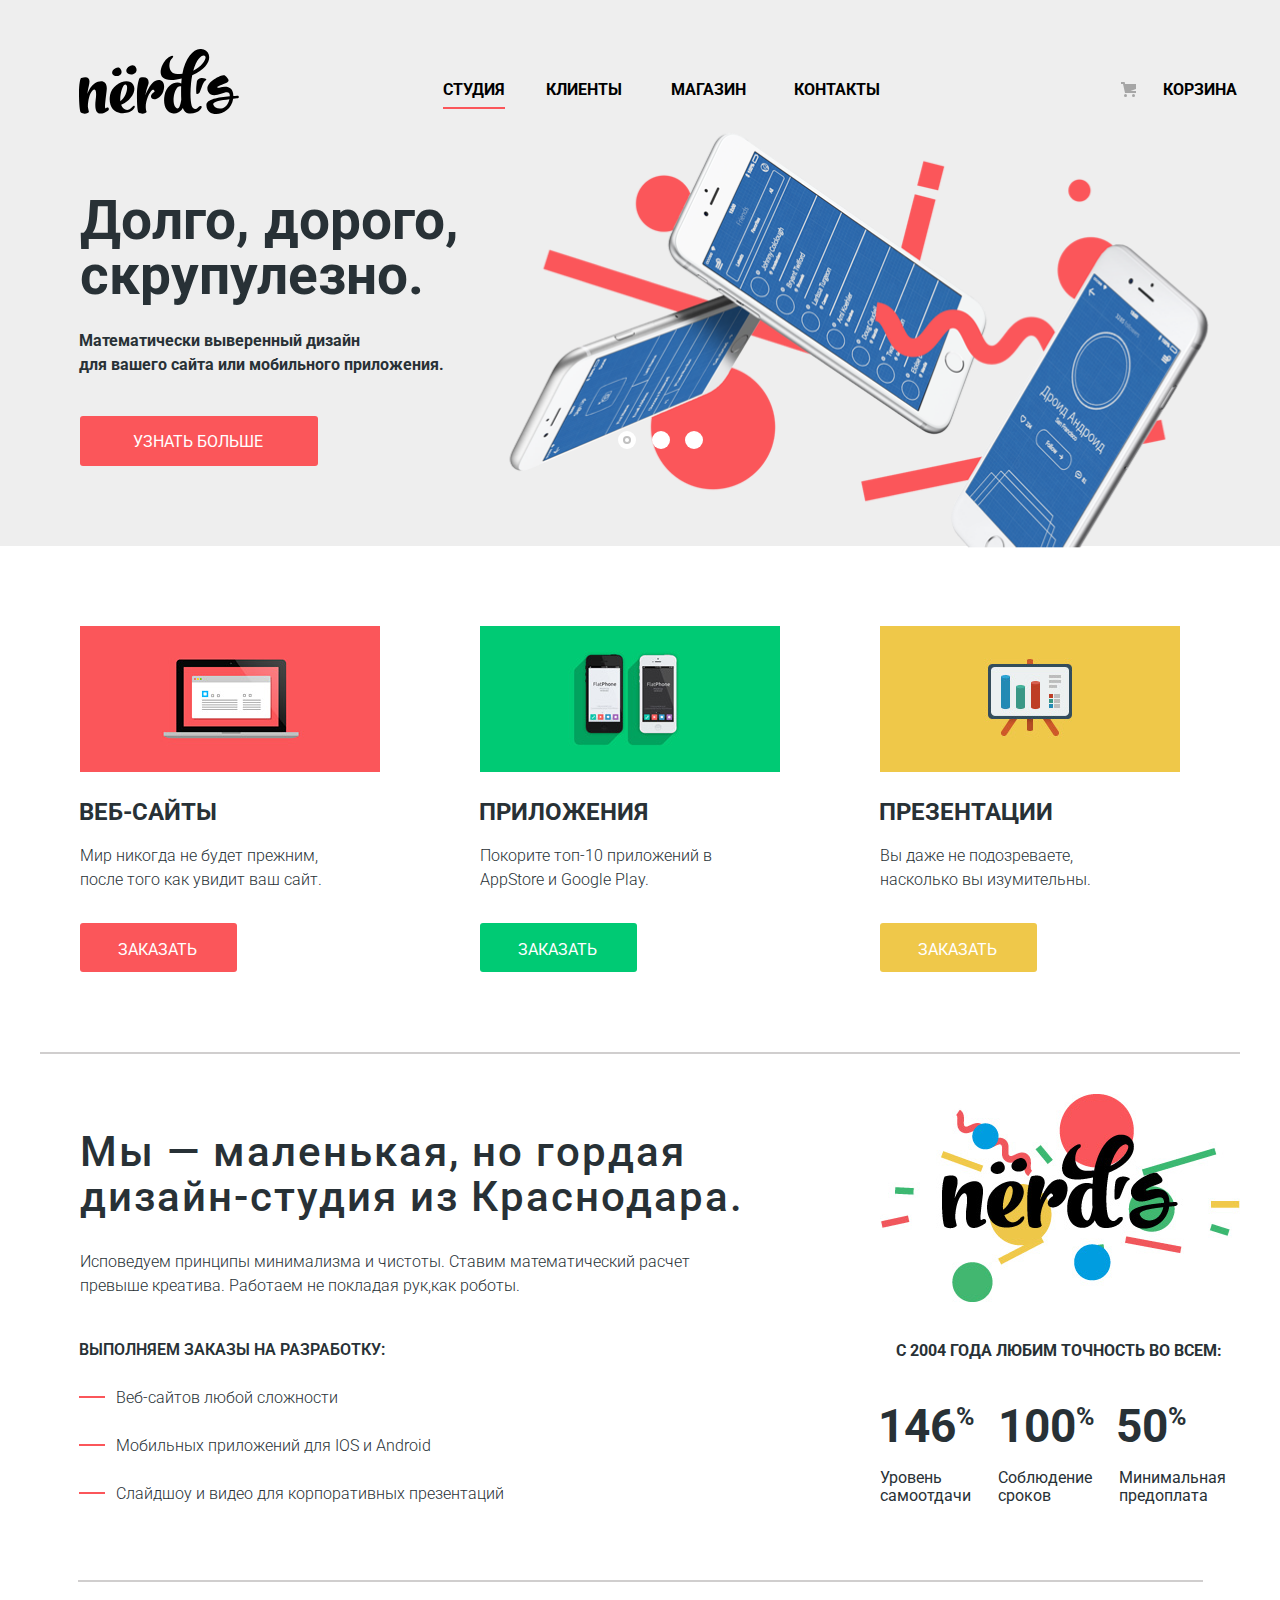
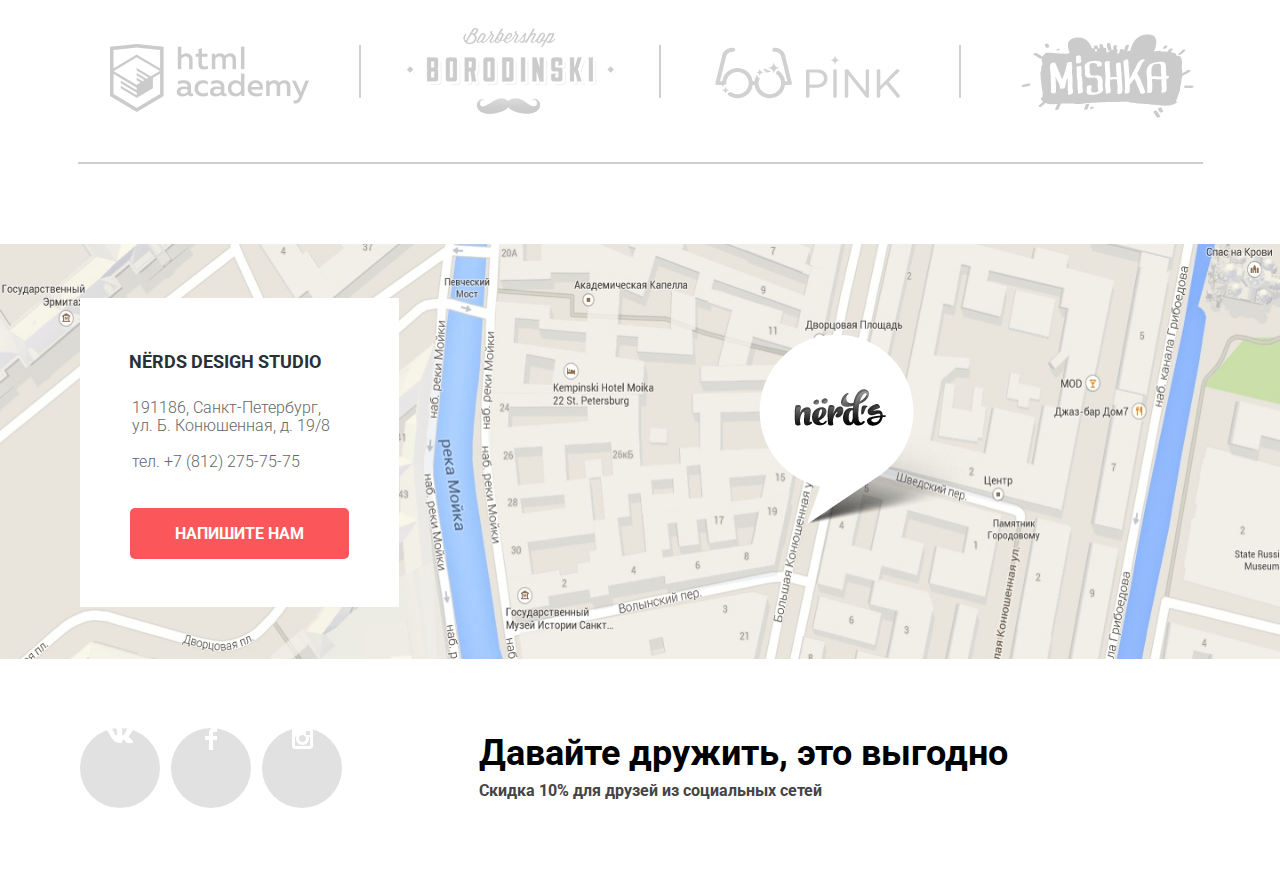
==== index.html @ c6691f76 "размер картинки" ====
<!DOCTYPE html>
<html lang="ru">

<head>
  <meta charset="utf-8">
  <title>Дизайн-студия"Нёрдс"</title>
  <link href="https://fonts.googleapis.com/css?family=Roboto:400,500,700" rel="stylesheet">
  <link href="css/normalize.css" rel="stylesheet">
  <link href="css/main.min.css" rel="stylesheet"> </head>

<body>
  <header class="main-menu">
    <div class="main-menu-container">
      <a class="main-header-logo"><img src="img/nerds-logo.svg" width="160" height="65" alt="Логотип дизайн-студии Нёрдс"></a>
      <nav aria-label="Содержимое" class="main-navigation">
        <ul class="site-navigation">
          <li class="site-navigation-item studio active"><a href="studio.html">Студия</a></li>
          <li><a href="clients.html">Клиенты</a></li>
          <li><a href="catalog.html">Магазин</a></li>
          <li><a href="contacts.html">Контакты</a></li>
          <li class="site-navigation-item bucket"><a href="bucket.html">Корзина</a></li>
        </ul>
      </nav>
    </div>
    <ul class="slider">
      <li class="slide  slide-active">
        <div class="slide-column content-1">
          <h1>Долго, дорого, скрупулезно.</h1>
          <p>Математически выверенный дизайн
            <br>для вашего сайта или мобильного приложения. </p> <a href="to-know-more.html">Узнать больше</a> </div>
        <div class="slide-column-image">
          <ul class="slider-pagination">
            <li class="switcher">
              <input class="slider-input-radio visually-hidden" type="radio" id="slider-1" name="slide-page-1" checked>
              <label tabindex="0" for="slider-1"><span class="visually-hidden">слайд 1</span></label>
            </li>
            <li class="switcher">
              <input class="slider-input-radio visually-hidden" type="radio" id="slider-2" name="slide-page-1">
              <label tabindex="0" for="slider-2"><span class="visually-hidden">слайд 2</span></label>
            </li>
            <li class="switcher">
              <input class="slider-input-radio visually-hidden" type="radio" id="slider-3" name="slide-page-1">
              <label tabindex="0" for="slider-3"><span class="visually-hidden">слайд 3</span></label>
            </li>
          </ul> <img class="slide-image image-1" src="img/nerds-index-slide1.png" width="698" height="416" alt="Изображение мобильных телефонов"> </div>
      </li>
      <li class="slide">
        <div class="slide-column content-2">
          <h1>Любим математику как никто другой</h1>
          <p>Никакого креатива, только математические формулы
            <br> для расчета идеальных пропорций.</p> <a href="to-know-more.html">Узнать больше</a> </div>
        <div class="slide-column-image">
          <ul class="slider-pagination">
            <li class="switcher">
              <input class="slider-input-radio visually-hidden" type="radio" id="slider-4" name="slide-page-2" checked>
              <label tabindex="0" for="slider-4"><span class="visually-hidden">слайд 1</span></label>
            </li>
            <li class="switcher">
              <input class="slider-input-radio visually-hidden" type="radio" id="slider-5" name="slide-page-2">
              <label tabindex="0" for="slider-5"><span class="visually-hidden">слайд 2</span></label>
            </li>
            <li class="switcher">
              <input class="slider-input-radio visually-hidden" type="radio" id="slider-6" name="slide-page-2">
              <label tabindex="0" for="slider-6"><span class="visually-hidden">слайд 3</span></label>
            </li>
          </ul> <img class="slide-image image-2" src="img/nerds-index-slide2.png" width="698" height="416" alt="Изображение компьютеров"> </div>
      </li>
      <li class="slide">
        <div class="slide-column content-3">
          <h1>Только ночь,<br>только хардкор</h1>
          <p>Работать днем, как все? Мы против этого.
            <br>Ближе к полуночи работа только начинается.</p> <a href="to-know-more.html">Узнать больше</a> </div>
        <div class="slide-column-image">
          <ul class="slider-pagination">
            <li class="switcher">
              <input class="slider-input-radio visually-hidden" type="radio" id="slider-7" name="slide-page-3" checked>
              <label tabindex="0" for="slider-7"><span class="visually-hidden">слайд 1</span></label>
            </li>
            <li class="switcher">
              <input class="slider-input-radio visually-hidden" type="radio" id="slider-8" name="slide-page-3">
              <label tabindex="0" for="slider-8"><span class="visually-hidden">слайд 2</span></label>
            </li>
            <li class="switcher">
              <input class="slider-input-radio visually-hidden" type="radio" id="slider-9" name="slide-page-3">
              <label tabindex="0" for="slider-9"><span class="visually-hidden">слайд 3</span></label>
            </li>
          </ul> <img class="slide-image image-3" src="img/nerds-index-slide3.png" width="698" height="416" alt="Изображение планшета"> </div>
      </li>
    </ul>
  </header>
  <main class="container">
    <h1 class="visually-hidden">Дизайн-студия"Нёрдс"</h1>
    <section class="projects">
      <h2 class="visually-hidden">Услуги</h2>
      <ul class="projects-list">
        <li class="project-item web"> <img src="img/illustration-1.jpg" width="300" height="146" alt="Веб-сайты">
          <h3>Веб-сайты</h3>
          <p>Мир никогда не будет прежним,
            <br>после того как увидит ваш сайт.</p> <a href="#">Заказать</a> </li>
        <li class="project-item apps"> <img src="img/illustration-2.jpg" width="300" height="146" alt="Приложения">
          <h3>Приложения</h3>
          <p>Покорите топ-10 приложений в
            <br> AppStore и Google Play.</p> <a href="#">Заказать</a> </li>
        <li class="project-item presentation"> <img src="img/illustration-3.jpg" width="300" height="146" alt="Презентации">
          <h3>Презентации</h3>
          <p>Вы даже не подозреваете,
            <br>насколько вы изумительны.</p> <a href="#">Заказать</a> </li>
      </ul>
    </section>
    <div class="middle-colums">
      <div class="about-us">
        <h2>Мы &mdash; маленькая, но гордая дизайн-студия из Краснодара.</h2>
        <p>Исповедуем принципы минимализма и чистоты. Ставим математический расчет
          <br>превыше креатива. Работаем не покладая рук,как роботы.</p>
        <h3>Выполняем заказы на разработку:</h3>
        <ul class="order-list">
          <li class="order-item">Веб-сайтов любой сложности</li>
          <li class="order-item">Мобильных приложений для IOS и Android</li>
          <li class="order-item">Слайдшоу и видео для корпоративных презентаций</li>
        </ul>
      </div>
      <div class="statistics-list"> <img src="img/nerds-illustration.jpg" width="360" height="208" alt="Логотип дизайн-студии Нёрдс">
        <h3>С 2004 года любим точность во всем:</h3>
        <table>
          <tr class="top">
            <td>146<span>%</span></td>
            <td>100<span>%</span></td>
            <td>50<span>%</span></td>
          </tr>
          <tr class="bottom">
            <th>Уровень
              <br>самоотдачи</th>
            <th>Соблюдение
              <br>сроков</th>
            <th>Минимальная
              <br>предоплата</th>
          </tr>
        </table>
      </div>
    </div>
    <section class="examples">
      <h2 class="visually-hidden">Наши работы</h2>
      <ul class="examples-items">
        <li>
          <a href="https://htmlacademy.ru/intensive/htmlcss"><img src="img/logo-1.png" width="260" height="180" alt="Логотип сайта Htmlacademy"><span class="visually-hidden">Логотип сайта Htmlacademy</span></a>
        </li>
        <li>
          <a href="borodinski.html"><img src="img/logo-2.png" width="260" height="180" alt="Логотип сайта Borodinski"></a>
        </li>
        <li>
          <a href="pink.html"><img src="img/logo-3.png" width="260" height="180" alt="Логотип сайта Pink"></a>
        </li>
        <li>
          <a href="mishka.html"><img src="img/logo-4.png" width="260" height="180" alt="Логотип сайта Mishka"></a>
        </li>
      </ul>
    </section>
    <section class="contacts"> <img class="map" src="img/map.jpg" alt="Карта c указанием адреса компании" width="1440" height="415"> <img class="marker-map" width="367" height="190" src="img/map-marker.png" alt="Отметка адреса компании на карте">
      <div class="write-us">
        <h3>Nёrds desigh studio</h3>
        <p>191186, Санкт-Петербург,
          <br>ул. Б. Конюшенная, д. 19/8
          <br>
          <br>тел. +7 (812) 275-75-75</p>
          <a class="write-us-button" href="#">Напишите нам</a>
        </div>
    </section>
  </main>
  <footer class="main-footer">
    <div class="footer-social" aria-label="Мы в социальных сетях">
      <ul class="social-list">
        <li class="social-button">
          <a class="social" href="#"><img src="img/vk-icon.svg" width="26" height="15" alt="Следите за нами Вконтакте"></a>
        </li>
        <li class="social-button">
          <a class="social" href="#"><img src="img/fb-icon.svg" width="12" height="22" alt="Следите за нами В Фейсбукe"></a>
        </li>
        <li class="social-button">
          <a class="social" href="#"><img src="img/insta-icon.svg" width="21" height="21" alt="Следите за нами В Инстаграмe"></a>
        </li>
      </ul>
    </div>
    <div class="friendship">
      <h2>Давайте дружить, это выгодно</h2>
      <p>Скидка 10% для друзей из социальных сетей</p>
    </div>
  </footer>
  <section class="modal-write-us">
    <h2>Напишите нам</h2>
    <form class="modal-form" action="https://echo.htmlacademy.ru" method="post">
      <div class="row-1">
        <p class="write-item">
          <label for="input-name">Ваше имя</label>
          <input id="input-name" type="text" name="text" placeholder="Имя Фамилия"> </p>
        <p class="write-item">
          <label for="input-email">Ваш email</label>
          <input id="input-email" type="email" name="email" placeholder="email@example.com"> </p>
      </div>
      <div class="row-2">
        <p class="write-item">
          <label for="input-text">Текст письма</label>
          <textarea id="input-text" name="input-text" placeholder="В свободной форме"></textarea>
        </p>
      </div>
      <button class="button" type="submit">Отправить</button>
      <button class="modal-close" type="button"><img src="img/close-cross.svg" width="21" height="21" alt="Закрыть окно">Закрыть</button>
    </form>
  </section>
  <script src="js/script.min.js"></script>
</body>

</html>
---- css/main.min.css ----
body{width:100%;margin:0;padding:0;font-family:'Roboto','Arial',sans-serif;font-size:16px;line-height:24px;font-weight:700;color:#283136;background-color:#ffffff;background-position:top center;background-repeat:no-repeat;position:absolute}a{text-decoration:none}.visually-hidden{position:absolute;clip:rect(0 0 0 0);width:1px;height:1px;margin:-1px}.main-menu{width:100%;background-color:#eeeeee;margin-bottom:36px}.main-menu-container{width:1200px;margin:0 auto}.main-header-logo{width:160px;height:130px;opacity:1;cursor:pointer}.main-header-logo:hover{opacity:0.8}.main-header-logo:active{opacity:0.3}.main-header-logo img{top:49px;position:relative;left:39px}.examples-list{width:1200px;margin:0 auto}.main-navigation{font-size:16px;line-height:36px;color:#283136;text-transform:uppercase;background-color:#eeeeee;display:flex;align-items:center;flex-direction:column;margin:0}.site-navigation{width:800px;list-style:none;padding:0;margin:0;margin-left:auto;display:flex;justify-content:space-between}.bucket{margin-right:3px;margin-left:25px}.bucket::before{content:url('../img/cart-icon.svg');position:relative;top:7px;top:2px;right:27px;margin-left:194px}.site-navigation a{color:#000000;font-size:16px;display:inline-block;vertical-align:top;line-height:35px;border-bottom:solid 2px transparent}.studio{margin-right:-8px;margin-left:3px}.site-navigation a:hover{color:#fb565a}.site-navigation a:active{opacity:0.3;color:#000000}.site-navigation-item.active a{border-bottom:2px solid #fb565a}.slider{margin:0 auto;padding:0;list-style:none;width:1120px}.slide{display:none;position:relative;min-height:437px}.slide.slide-active{display:flex}.slide-column h1{font-family:'Roboto','Arial',sans-serif;font-weight:bold;font-size:55px;line-height:55px;padding-top:84px;padding-bottom:10px;margin:0}.content-1 h1{width:400px}.content-2 h1{width:548px}.content-3 h1{width:409px}.slide p{margin:16px 36px 53px -1px}.slide a{text-transform:uppercase;color:#ffffff;font-weight:lighter;background-color:#fb565a;width:240px;height:50px;padding-left:53px;padding-right:55px;padding-top:16px;padding-bottom:15px;border-radius:3px}.slide a:hover{background-color:#e74246}.slide a:active{background-color:#d7373b;box-shadow:inset 0 4px 1px 0 #c13135;color:rgba(255,255,255,0.3)}.slide-image{position:relative}.slide-image.image-1{bottom:-14px;right:-27px;transform:scale(1.09,1.04)}.slide-image.image-2{bottom:-13px;right:120px;transform:scale(1.09,1.04)}.slide-image.image-3{bottom:-13px;right:-21px;transform:scale(1.09,1.04)}.slider-pagination{width:71px;list-style:none;display:-webkit-box;display:-ms-flexbox;display:flex;justify-content:space-between;position:absolute;bottom:104px;right:504px;z-index:2}.switcher label{display:block;cursor:pointer}.slider-input-radio + label::before{content:'';display:block;width:4px;height:4px;background-position:center;border-radius:50%;background-color:white;box-shadow:0 0 0 2px white,0 0 0 7px white}.slider-input-radio:checked + label::before{box-shadow:0 0 0 2px #c1c1c1,0 0 0 7px white}.slider-input-radio:checked:active + label::before{}.slider-input-radio:active + label::before{}.projects{min-height:426px;margin-top:80px}.projects-list{list-style:none;display:flex;justify-content:space-between;width:1200px;margin:0 auto;padding:0;border-bottom:2px solid #d0cece}.project-item{width:300px;height:350px;margin-bottom:76px}.project-item.web{padding-left:40px}.project-item.presentation{padding-right:60px}.project-item h3{font-size:24px;line-height:30px;text-transform:uppercase;font-weight:bold;margin:18px -1px 15px}.project-item p{font-weight:300;margin:17px 0 46px}.project-list li{background-color:#ffffff;font-size:16px;line-height:20px;padding-left:45px;padding-right:45px;padding-top:19px;padding-bottom:19px;text-transform:uppercase;color:#ffffff;width:160px;height:50px}.project-item a{font-size:16px;font-weight:lighter;line-height:20px;padding-left:38px;padding-right:40px;padding-top:17px;padding-bottom:13px;border-radius:3px;text-transform:uppercase;color:#ffffff;width:160px;height:50px}.apps a{background-color:#00ca74}.apps a:hover{background-color:#00bc6c}.apps a:active{background-color:#00aa62;box-shadow:inset 0 4px 1px 0 #009958;color:rgba(255,255,255,0.3)}.presentation a{background-color:#efc84a}.presentation a:hover{background-color:#eab534}.presentation a:active{background-color:#e5a722;box-shadow:inset 0 4px 1px 0 #ce961f;color:rgba(255,255,255,0.3)}.web  a{background-color:#fb565a}.web  a:hover{background-color:#e74246}.web  a:active{background-color:#d7373b;box-shadow:inset 0 4px 1px 0 #c13135;color:rgba(255,255,255,0.3)}.middle-colums{display:flex;width:1200px;margin:0 auto}.about-us{width:800px;font-family:'Roboto','Arial',serif;font-weight:300;margin-left:20px}.statistics-list{width:380px;margin-top:40px}.about-us h2{line-height:45px;font-size:42px;padding:75px 86px 15px 20px;margin:0;font-weight:500;letter-spacing:2px}.about-us p{padding:0 20px;margin:1em 0 2.5em}.about-us h3{font-family:'Roboto','Arial',serif;font-weight:600;font-size:16px;text-transform:uppercase;margin:10px 0 24px;padding:0 9px 0 19px}.order-list{list-style:none}.order-item{margin-bottom:24px;margin-left:-27px;margin-top:10px}.order-item::before{content:'';background-color:#fb565a;width:26px;height:2px;margin-right:17px;display:inline-block;vertical-align:middle;position:relative;top:-2px;left:6px}.statistics-list img{margin:0 6px 10px 20px}.statistics-list h3{font-size:16px;line-height:24px;text-transform:uppercase;margin:20px 0 40px;padding:0 0 0 36px}.statistics-list table{border-collapse:collapse;margin-left:7px}.top{margin:0}.top td{font-size:46px;line-height:46px;text-transform:uppercase;text-align:center;padding:0}.top span{font-size:24.5px;position:relative;top:-17px}.top td:last-child{position:relative;left:-22px}.bottom th{font-size:16px;line-height:18px;padding-top:12px;font-weight:400;padding-left:13px;padding-right:14px;text-align:left}.examples-items{list-style:none;opacity:1;display:flex;padding:0;justify-content:space-between;margin:0;border-top:2px solid #d0cece;border-bottom:2px solid #d0cece}.examples-items li::after{content:'';display:block;height:53px;width:2px;background-color:#d0cece;position:absolute;right:-58px;top:63px}.examples-items li:last-child::after{display:none}.examples-items li{position:relative;width:225px;height:180px}.examples-items a{display:inline-block;vertical-align:top;opacity:0.2}.examples-items a:hover{opacity:1}.examples-items a:active{opacity:0.1}.examples{width:1125px;padding:0;margin:50px auto 4px}.contacts{width:100%;position:relative;margin-top:0;margin-bottom:46px}.map{width:100%;margin-top:76px}.write-us h3{font-size:18px;line-height:30px;text-transform:uppercase;padding-left:49px;padding-top:31px}.marker-map{position:absolute;top:166px;right:calc(50% - 350px)}.write-us p{font-size:16px;line-height:18px;color:#666666;text-align:left;padding-left:52px;padding-top:4px;font-weight:300}.write-us{width:319px;height:309px;background-color:#ffffff;position:absolute;left:calc(50% - 560px);top:130px}.write-us a{background-color:#fb565a;width:auto;height:50px;font-size:16px;line-height:18px;color:#ffffff;text-align:center;position:relative;padding:16px 45px;text-transform:uppercase;left:50px;top:35px;border-radius:5px}.write-us a:hover{background-color:#e74246}.write-us a:active{background-color:#d7373b;box-shadow:inset 0 4px 1px 0 #c13135;color:rgba(255,255,255,0.3)}.main-footer{width:1200px;margin:0 auto;background-color:#ffffff;display:flex;margin-bottom:55px}.footer-social{width:500px;background-color:#ffffff}.social-list{list-style:none;display:flex}.social{width:80px;height:80px;border-radius:80px;background-color:#e1e1e1;display:flex;justify-content:center;margin-right:11px}.social-button a:hover{background-color:#e74246}.social-button a:active{background-color:#d7373b;box-shadow:inset 0 4px 1px 0 #c13135;color:rgba(255,255,255,0.3)}.social:active img{opacity:0.3}.friendship{width:940px;background-color:#ffffff}.friendship h2{font-size:36px;line-height:36px;color:#000000;text-align:left;margin:23px 6px 12px 22px}.friendship p{font-size:16px;line-height:16px;color:#444444;text-align:left;margin:8px 0 0 22px}.modal-write-us{display:none;width:960px;padding-top:92px;margin:0 auto;min-height:501px;text-transform:none;top:50%;margin-top:-250px;left:50%;margin-left:-480px;position:fixed;background-color:white;box-shadow:0 0 25px 0 rgba(0,0,0,.6)}.modal-show{display:block}.modal-write-us h2{font-size:45px;line-height:45px;color:#000000;text-align:left;padding-left:97px;font-weight:500;margin-top:-23px;margin-bottom:0}.modal-write-us .row-1{justify-content:space-between;margin-bottom:47px}.modal-form .row-1,.modal-form .row-2{display:flex;justify-content:space-between}.modal-form input{width:360px;height:50px;outline:0}.button{font-size:16px;line-height:18px;text-transform:uppercase;color:#ffffff;background-color:#fb565a;padding:16px 80px 16px 80px;width:260px;text-align:center;margin-left:97px;margin-top:40px;border-radius:4px;border-style:none}.modal-close{border:0 solid transparent;width:55px;height:55px;font-size:0;background-color:transparent;cursor:pointer;position:absolute;top:62px;right:74px;opacity:0.5}.modal-close:hover{opacity:1}.modal-close:active{border:0 solid transparent;opacity:0.1;outline-style:none}.button:hover{background-color:#e74246}.button:active{background-color:#d7373b;box-shadow:inset 0 4px 1px 0 #c13135;color:rgba(255,255,255,0.3);outline-style:none}button,input{overflow:visible}.write-item{margin:38px 0 0 98px;width:360px}.write-item:nth-child(2){padding:0;margin-left:29px;margin-right:102px;margin-bottom:0}.row-2 p{margin-top:-17px}.modal-form input,.modal-form textarea{box-sizing:border-box;padding:18px 17px;font-weight:400;font-size:16px;line-height:18px;color:#444444;border:2px solid rgba(68,68,68,0.3);border-radius:3px;margin-top:7px}.modal-form input:hover,.modal-form textarea:hover{border:2px solid rgba(68,68,68,0.5)}.modal-form input:focus,.modal-form textarea:focus{border:2px solid rgba(68,68,68,1)}.modal-form input:invalid,.modal-form textarea:invalid{border:2px solid #e74246;color:#e74246}.modal-form textarea{outline:transparent;width:760px;min-height:117px;padding-top:10px;padding-left:14px}.title{width:auto;background-color:#eeeeee;text-align:center;margin-bottom:117px;padding:117px 358px 117px 358px}.main-title{font-size:55px;line-height:55px;letter-spacing:-3px;text-align:center;color:#000000;font-weight:400;padding-top:47px;padding-left:93px;padding-right:65px;padding-bottom:109px}.filter-title{font-size:18px;line-height:30px;color:#000000;text-transform:uppercase;padding:16px 0 2px 17px;margin-top:0}.sort{list-style:none}.sort li{font-size:16px;line-height:20px;color:#283136;text-transform:uppercase;display:inline-block;vertical-align:top;margin:0 9px;padding:0 13px}.sort-wrapper{display:flex;align-items:center;margin:-33px 69px;justify-content:space-between}.filters{width:1200px;margin:0 auto;display:flex;justify-content:space-between}.filter-option-list{list-style:none;position:relative;margin:17px auto}.filter-option{line-height:35px;font-size:16px;padding-right:5px;margin-top:6px;font-weight:400}.sort-option-list{font-size:14px;line-height:18px;text-transform:uppercase;list-style:none;display:flex;margin-right:25px;margin-bottom:-30px;font-weight:300}.right-column{width:820px}.left-column{padding-left:12px}.pagination-list{width:443px;margin:0 auto;padding-left:60px;white-space:nowrap;list-style:none;margin-top:36px;margin-left:0;margin-bottom:-18px}.pagination-item{padding-right:20px;padding-left:20px;padding-top:13px;padding-bottom:13px;margin-right:8px;background-color:#eeeeee;display:inline-block;vertical-align:top;text-align:center;border-radius:3px;color:rgba(0,0,0,1)}.pagination-item.active{background-color:transparent;border:4px solid #eeeeee;padding:9px 16px}.pagination-item:hover{background-color:#dfdfdf}.pagination-item:active{background-color:#d5d5d5;box-shadow:inset 0 4px 1px 0 #bfbfbf}.pagination-item:active a{color:rgba(0,0,0,0.3)}.next-page{padding:13px 57px}.pagination-item.next-page:hover{padding:9px 73px}.pagination-item a{text-decoration:none;font-size:16px;line-height:18px;color:rgba(0,0,0,1);text-transform:uppercase;text-align:center;vertical-align:middle}.filter{width:260px}.sort{width:auto;position:relative;display:flex}.catalog-list{list-style:none;flex-wrap:wrap;justify-content:space-between;align-items:flex-start;padding:0;margin:73px auto 0 60px;display:flex}.catalog-item{position:relative;width:360px;min-height:577px;flex-direction:column;margin-bottom:18px}.filter fieldset{border:none}.filter .button{margin:0;margin-top:0;margin-left:0;margin-left:28px;background-color:#eeeeee;color:#000000;font-size:16px;line-height:18px;font-weight:500;margin-top:-4px}.filter .button:hover{background-color:#dfdfdf}.filter .button:active{background-color:#d5d5d5;box-shadow:inset 0 4px 1px 0 #bfbfbf;color:rgba(0,0,0,0.3)}.start-price{width:80px}.filter-input-radio+label::before{content:'';position:absolute;top:-6px;left:-36px;width:30px;height:30px;background-image:url('../img/radio-off.svg');background-repeat:no-repeat;background-position:left center;opacity:0.4}.filter-input-radio+label:hover::before{opacity:1}.filter-input-radio+label:active{opacity:0.2}.filter-input-radio:checked+label::before{background-image:url('../img/radio-on.svg')}.filter-option-list label{position:relative;top:-16px;right:-12px;cursor:pointer}.filter-input-checkbox+label::before{content:'';position:absolute;top:-6px;left:-36px;width:30px;height:30px;background-image:url('../img/checkbox-off.svg');background-repeat:no-repeat;background-position:left center;opacity:0.4}.filter-input-checkbox+label:hover::before{opacity:1}.filter-input-checkbox+label:active{opacity:0.2}.filter-input-checkbox:checked+label::before{background-image:url('../img/checkbox-on.svg')}.sort-option-list li{line-height:35px;font-size:16px;padding-right:16px;font-weight:500}.grid{margin-top:120px;margin-left:-1px}.sort-option a{color:#000000;margin-left:13px;margin-right:0;font-size:14px;line-height:35px;opacity:0.3}.sort-option a:hover{opacity:0.6}.sort-option a:active,.sort-option.active a{opacity:1}.range-filter{width:260px;height:80px;background-color:#eeeeee;position:relative;top:42px;left:14px}.range-controls{position:relative;height:5px;padding-top:38px}.range-controls .scale{width:219px;background:#d7dcde;margin:0 auto}.range-controls .bar{width:65%;height:2px;background:#00ca74}.range-controls .toggle-min{left:18px}.range-controls .toggle{position:absolute;top:30px;left:17px;width:20px;height:20px;padding:0;border:8px solid #fff;background-color:#ababab;-webkit-box-shadow:0 2px 1px 0 #cfcfcf;box-shadow:0 2px 1px 0 #cfcfcf;border-radius:50%;cursor:pointer}.range-controls .toggle-max{left:159px}.price-controls{font-weight:300;position:relative;padding-right:0;font-size:16px;text-transform:uppercase;top:47px}.price-controls .min-price{margin-left:3px}.price-controls .max-price{margin-left:31px}.min-controls-window{margin-left:3px}.max-controls-window{margin-left:3px}.price-controls input{width:80px;height:40px;text-align:center;color:#283136;border:0;border-radius:3px;background:0 0;background-color:#eeeeee}.features{margin-top:-24px;margin-left:1px}.modificate{margin-left:-26px;padding-top:45px}.sort-button{position:relative;border:none;opacity:0.3}.sort-button:hover{opacity:0.6}.sort-button:active{opacity:1}.up{left:67px;top:34px}.down{left:38px;top:10px}.catalog-item::before{content:url('../img/browser.svg');position:relative;top:7px;opacity:0.5}.catalog-item:hover::before{opacity:1}.description-catalog{display:none;position:absolute;left:0;bottom:0;right:0;min-height:231px;background-color:#eeeeee;padding:6px}.catalog-item:hover .description-catalog{display:block;z-index:1}.description-catalog h2{font-size:18px;line-height:30px;text-align:center;text-transform:uppercase;margin-top:34px}.description-catalog p{font-size:16px;line-height:18px;text-align:center;color:#666666;margin-bottom:35px;margin-top:25px}.description-catalog a{font-size:16px;line-height:18px;padding-left:61px;padding-right:61px;padding-top:16px;padding-bottom:16px;border-radius:4px;text-transform:uppercase;color:#ffffff;background-color:#fb565a;margin-left:68px;position:relative}.description-catalog a:hover{background-color:#e74246}.description-catalog a:active{background-color:#d7373b;box-shadow:inset 0 4px 1px 0 #c13135}.sort-button-arrows{list-style:none;margin-left:-282px}
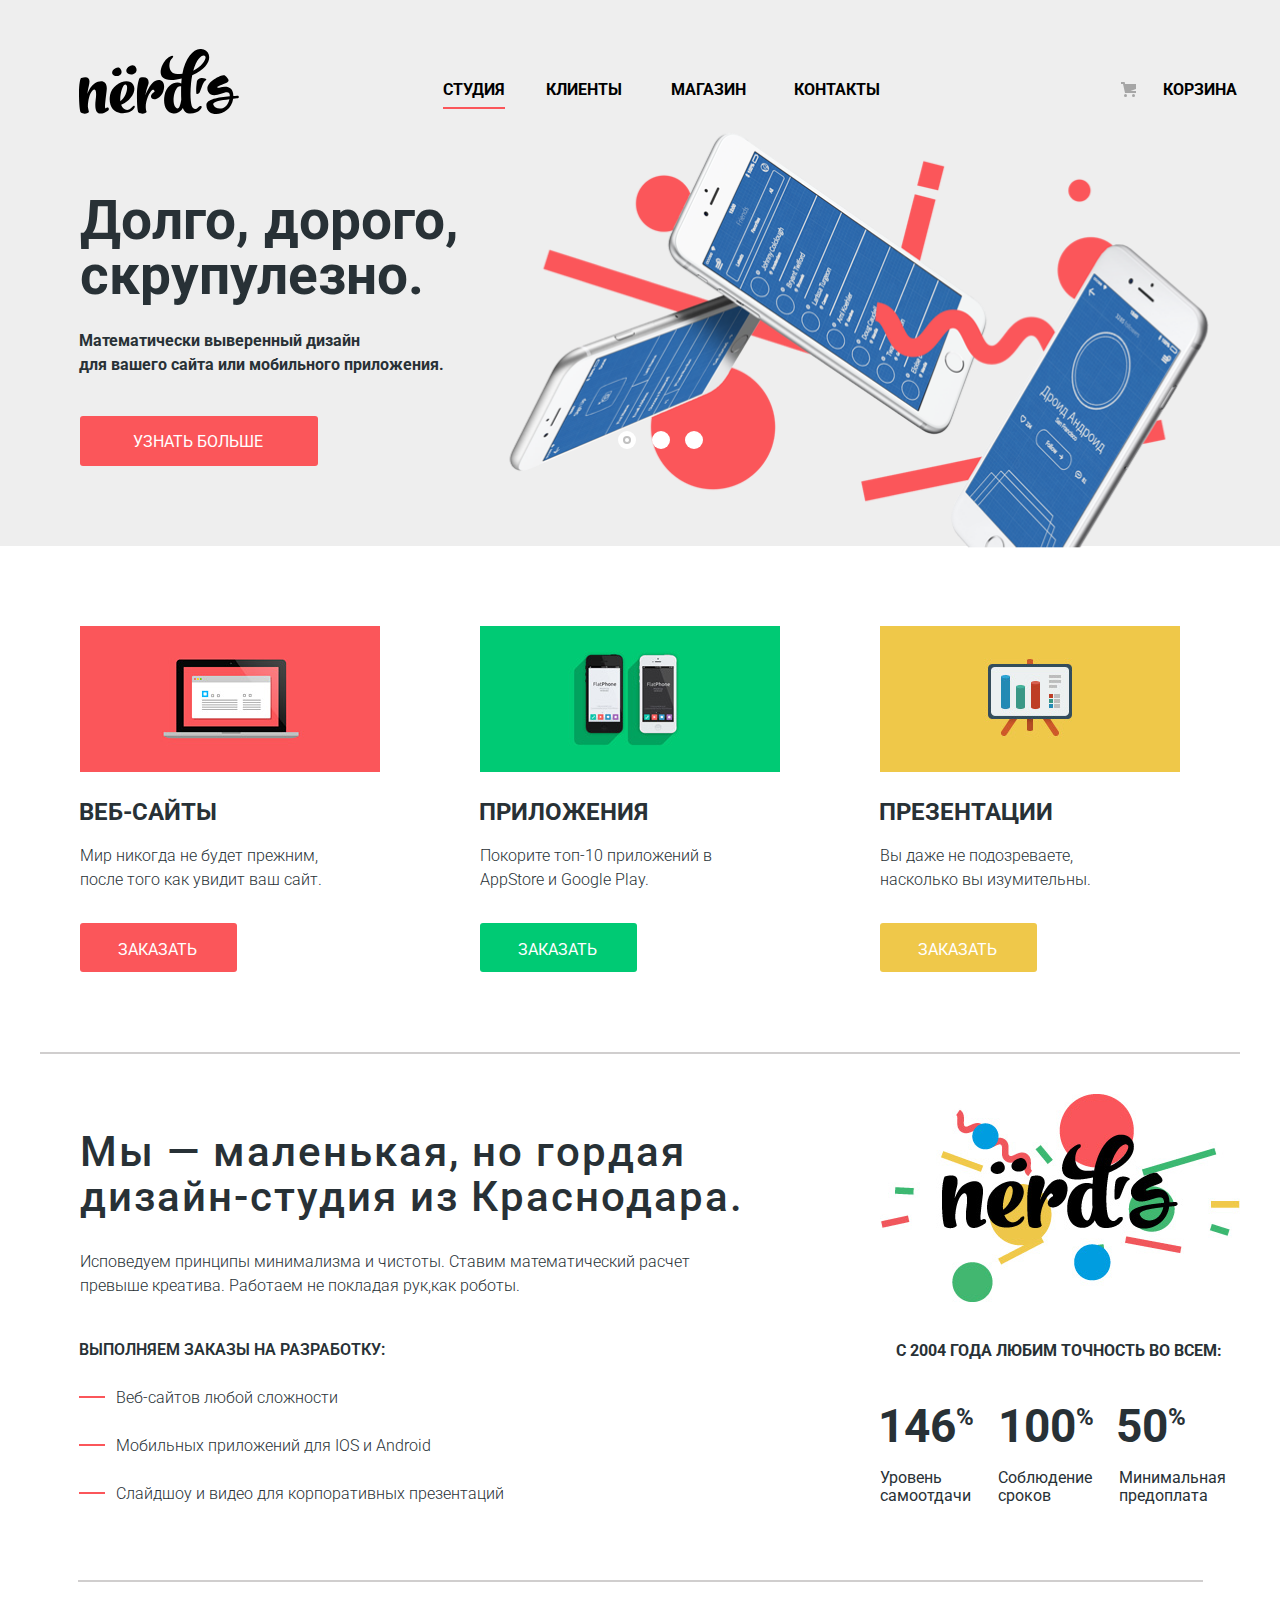
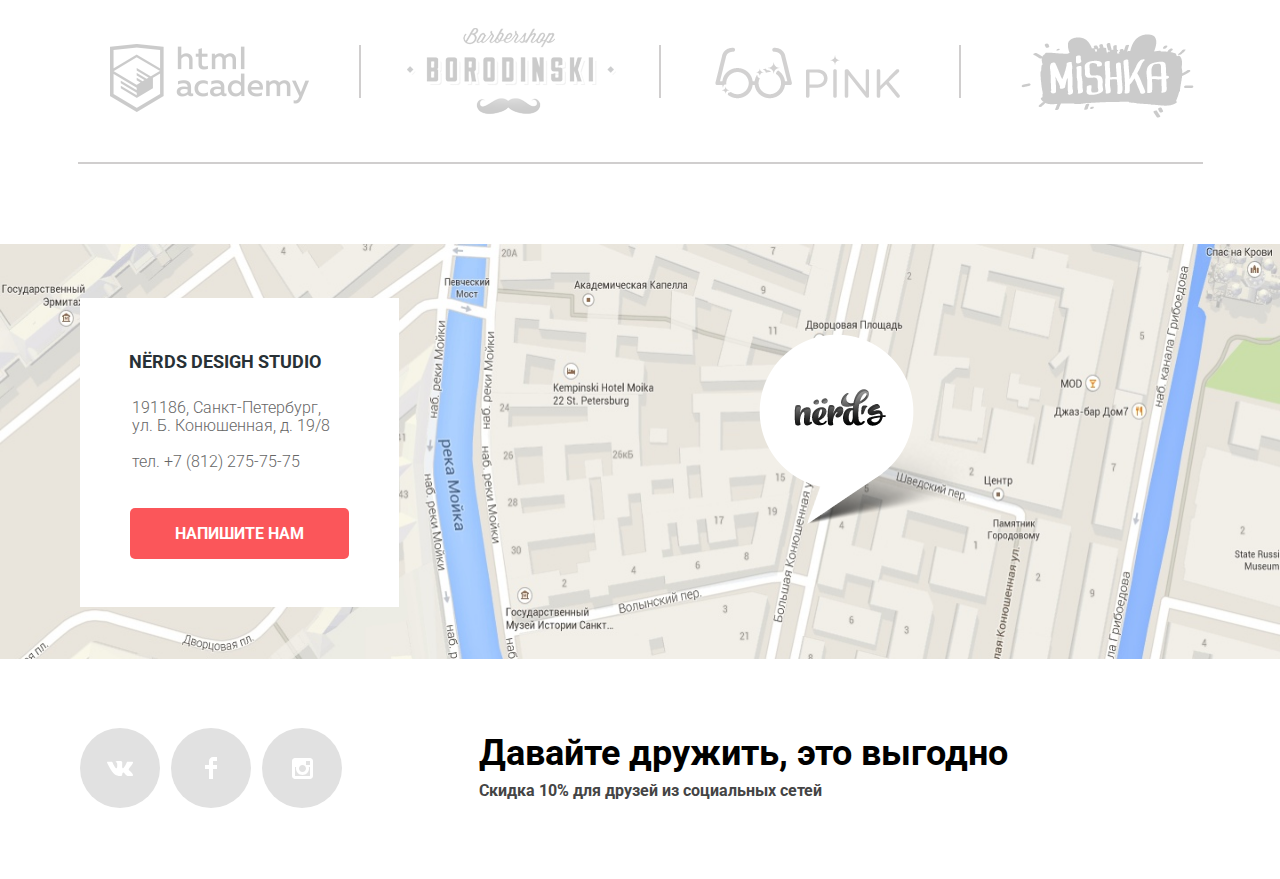
==== commit fb8332d2: "правки на финал" ====
--- a/index.html
+++ b/index.html
@@ -6,12 +6,15 @@
   <title>Дизайн-студия"Нёрдс"</title>
   <link href="https://fonts.googleapis.com/css?family=Roboto:400,500,700" rel="stylesheet">
   <link href="css/normalize.css" rel="stylesheet">
-  <link href="css/main.min.css" rel="stylesheet"> </head>
+  <link href="css/main.min.css" rel="stylesheet">
+</head>
 
 <body>
   <header class="main-menu">
     <div class="main-menu-container">
-      <a class="main-header-logo"><img src="img/nerds-logo.svg" width="160" height="65" alt="Логотип дизайн-студии Нёрдс"></a>
+      <a class="main-header-logo">
+        <img src="img/nerds-logo.svg" width="160" height="65" alt="Логотип дизайн-студии Нёрдс">
+      </a>
       <nav aria-label="Содержимое" class="main-navigation">
         <ul class="site-navigation">
           <li class="site-navigation-item studio active"><a href="studio.html">Студия</a></li>
@@ -26,8 +29,9 @@
       <li class="slide  slide-active">
         <div class="slide-column content-1">
           <h1>Долго, дорого, скрупулезно.</h1>
-          <p>Математически выверенный дизайн
-            <br>для вашего сайта или мобильного приложения. </p> <a href="to-know-more.html">Узнать больше</a> </div>
+          <p>Математически выверенный дизайн <br>для вашего сайта или мобильного приложения.</p>
+          <a href="to-know-more.html">Узнать больше</a>
+        </div>
         <div class="slide-column-image">
           <ul class="slider-pagination">
             <li class="switcher">
@@ -42,13 +46,15 @@
               <input class="slider-input-radio visually-hidden" type="radio" id="slider-3" name="slide-page-1">
               <label tabindex="0" for="slider-3"><span class="visually-hidden">слайд 3</span></label>
             </li>
-          </ul> <img class="slide-image image-1" src="img/nerds-index-slide1.png" width="698" height="416" alt="Изображение мобильных телефонов"> </div>
-      </li>
+          </ul>
+        <img class="slide-image image-1" src="img/nerds-index-slide1.png" width="698" height="416" alt="Изображение мобильных телефонов"> </div>
+        </li>
       <li class="slide">
         <div class="slide-column content-2">
           <h1>Любим математику как никто другой</h1>
-          <p>Никакого креатива, только математические формулы
-            <br> для расчета идеальных пропорций.</p> <a href="to-know-more.html">Узнать больше</a> </div>
+          <p>Никакого креатива, только математические формулы<br> для расчета идеальных пропорций.</p>
+          <a href="to-know-more.html">Узнать больше</a>
+        </div>
         <div class="slide-column-image">
           <ul class="slider-pagination">
             <li class="switcher">
@@ -63,13 +69,16 @@
               <input class="slider-input-radio visually-hidden" type="radio" id="slider-6" name="slide-page-2">
               <label tabindex="0" for="slider-6"><span class="visually-hidden">слайд 3</span></label>
             </li>
-          </ul> <img class="slide-image image-2" src="img/nerds-index-slide2.png" width="698" height="416" alt="Изображение компьютеров"> </div>
+          </ul>
+          <img class="slide-image image-2" src="img/nerds-index-slide2.png" width="698" height="416" alt="Изображение компьютеров">
+        </div>
       </li>
       <li class="slide">
         <div class="slide-column content-3">
           <h1>Только ночь,<br>только хардкор</h1>
-          <p>Работать днем, как все? Мы против этого.
-            <br>Ближе к полуночи работа только начинается.</p> <a href="to-know-more.html">Узнать больше</a> </div>
+          <p>Работать днем, как все? Мы против этого.<br>Ближе к полуночи работа только начинается.</p>
+          <a href="to-know-more.html">Узнать больше</a>
+        </div>
         <div class="slide-column-image">
           <ul class="slider-pagination">
             <li class="switcher">
@@ -84,7 +93,9 @@
               <input class="slider-input-radio visually-hidden" type="radio" id="slider-9" name="slide-page-3">
               <label tabindex="0" for="slider-9"><span class="visually-hidden">слайд 3</span></label>
             </li>
-          </ul> <img class="slide-image image-3" src="img/nerds-index-slide3.png" width="698" height="416" alt="Изображение планшета"> </div>
+          </ul>
+          <img class="slide-image image-3" src="img/nerds-index-slide3.png" width="698" height="416" alt="Изображение планшета">
+        </div>
       </li>
     </ul>
   </header>
@@ -93,25 +104,30 @@
     <section class="projects">
       <h2 class="visually-hidden">Услуги</h2>
       <ul class="projects-list">
-        <li class="project-item web"> <img src="img/illustration-1.jpg" width="300" height="146" alt="Веб-сайты">
+        <li class="project-item web">
+          <img src="img/illustration-1.jpg" width="300" height="146" alt="Веб-сайты">
           <h3>Веб-сайты</h3>
-          <p>Мир никогда не будет прежним,
-            <br>после того как увидит ваш сайт.</p> <a href="#">Заказать</a> </li>
-        <li class="project-item apps"> <img src="img/illustration-2.jpg" width="300" height="146" alt="Приложения">
+          <p>Мир никогда не будет прежним,<br>после того как увидит ваш сайт.</p>
+          <a href="#">Заказать</a>
+        </li>
+        <li class="project-item apps">
+          <img src="img/illustration-2.jpg" width="300" height="146" alt="Приложения">
           <h3>Приложения</h3>
-          <p>Покорите топ-10 приложений в
-            <br> AppStore и Google Play.</p> <a href="#">Заказать</a> </li>
-        <li class="project-item presentation"> <img src="img/illustration-3.jpg" width="300" height="146" alt="Презентации">
+          <p>Покорите топ-10 приложений в<br> AppStore и Google Play.</p>
+          <a href="#">Заказать</a>
+        </li>
+        <li class="project-item presentation">
+          <img src="img/illustration-3.jpg" width="300" height="146" alt="Презентации">
           <h3>Презентации</h3>
-          <p>Вы даже не подозреваете,
-            <br>насколько вы изумительны.</p> <a href="#">Заказать</a> </li>
+          <p>Вы даже не подозреваете,<br>насколько вы изумительны.</p>
+          <a href="#">Заказать</a>
+        </li>
       </ul>
     </section>
     <div class="middle-colums">
       <div class="about-us">
         <h2>Мы &mdash; маленькая, но гордая дизайн-студия из Краснодара.</h2>
-        <p>Исповедуем принципы минимализма и чистоты. Ставим математический расчет
-          <br>превыше креатива. Работаем не покладая рук,как роботы.</p>
+        <p>Исповедуем принципы минимализма и чистоты. Ставим математический расчет <br>превыше креатива. Работаем не покладая рук,как роботы.</p>
         <h3>Выполняем заказы на разработку:</h3>
         <ul class="order-list">
           <li class="order-item">Веб-сайтов любой сложности</li>
@@ -119,7 +135,8 @@
           <li class="order-item">Слайдшоу и видео для корпоративных презентаций</li>
         </ul>
       </div>
-      <div class="statistics-list"> <img src="img/nerds-illustration.jpg" width="360" height="208" alt="Логотип дизайн-студии Нёрдс">
+      <div class="statistics-list">
+        <img src="img/nerds-illustration.jpg" width="360" height="208" alt="Логотип дизайн-студии Нёрдс">
         <h3>С 2004 года любим точность во всем:</h3>
         <table>
           <tr class="top">
@@ -128,12 +145,9 @@
             <td>50<span>%</span></td>
           </tr>
           <tr class="bottom">
-            <th>Уровень
-              <br>самоотдачи</th>
-            <th>Соблюдение
-              <br>сроков</th>
-            <th>Минимальная
-              <br>предоплата</th>
+            <th>Уровень<br>самоотдачи</th>
+            <th>Соблюдение<br>сроков</th>
+            <th>Минимальная<br>предоплата</th>
           </tr>
         </table>
       </div>
@@ -142,41 +156,55 @@
       <h2 class="visually-hidden">Наши работы</h2>
       <ul class="examples-items">
         <li>
-          <a href="https://htmlacademy.ru/intensive/htmlcss"><img src="img/logo-1.png" width="260" height="180" alt="Логотип сайта Htmlacademy"><span class="visually-hidden">Логотип сайта Htmlacademy</span></a>
-        </li>
-        <li>
-          <a href="borodinski.html"><img src="img/logo-2.png" width="260" height="180" alt="Логотип сайта Borodinski"></a>
-        </li>
-        <li>
-          <a href="pink.html"><img src="img/logo-3.png" width="260" height="180" alt="Логотип сайта Pink"></a>
-        </li>
-        <li>
-          <a href="mishka.html"><img src="img/logo-4.png" width="260" height="180" alt="Логотип сайта Mishka"></a>
+          <a href="https://htmlacademy.ru/intensive/htmlcss">
+            <img src="img/logo-1.png" width="260" height="180" alt="Логотип сайта Htmlacademy">
+            <span class="visually-hidden">Логотип сайта Htmlacademy</span>
+          </a>
+        </li>
+        <li>
+          <a href="borodinski.html">
+            <img src="img/logo-2.png" width="260" height="180" alt="Логотип сайта Borodinski">
+          </a>
+        </li>
+        <li>
+          <a href="pink.html">
+            <img src="img/logo-3.png" width="260" height="180" alt="Логотип сайта Pink">
+          </a>
+        </li>
+        <li>
+          <a href="mishka.html">
+            <img src="img/logo-4.png" width="260" height="180" alt="Логотип сайта Mishka">
+          </a>
         </li>
       </ul>
     </section>
-    <section class="contacts"> <img class="map" src="img/map.jpg" alt="Карта c указанием адреса компании" width="1440" height="415"> <img class="marker-map" width="367" height="190" src="img/map-marker.png" alt="Отметка адреса компании на карте">
+    <section class="contacts">
+      <img class="map" src="img/map.jpg" alt="Карта c указанием адреса компании" width="1440" height="415">
+      <img class="marker-map" width="367" height="190" src="img/map-marker.png" alt="Отметка адреса компании на карте">
       <div class="write-us">
         <h3>Nёrds desigh studio</h3>
-        <p>191186, Санкт-Петербург,
-          <br>ул. Б. Конюшенная, д. 19/8
-          <br>
-          <br>тел. +7 (812) 275-75-75</p>
-          <a class="write-us-button" href="#">Напишите нам</a>
-        </div>
+        <p>191186, Санкт-Петербург, <br>ул. Б. Конюшенная, д. 19/8 <br><br>тел. +7 (812) 275-75-75</p>
+        <a class="write-us-button" href="#">Напишите нам</a>
+      </div>
     </section>
   </main>
   <footer class="main-footer">
     <div class="footer-social" aria-label="Мы в социальных сетях">
       <ul class="social-list">
         <li class="social-button">
-          <a class="social" href="#"><img src="img/vk-icon.svg" width="26" height="15" alt="Следите за нами Вконтакте"></a>
+          <a class="social" href="#">
+            <img src="img/vk-icon.svg" width="26" height="15" alt="Следите за нами Вконтакте">
+          </a>
         </li>
         <li class="social-button">
-          <a class="social" href="#"><img src="img/fb-icon.svg" width="12" height="22" alt="Следите за нами В Фейсбукe"></a>
+          <a class="social" href="#">
+            <img src="img/fb-icon.svg" width="12" height="22" alt="Следите за нами В Фейсбукe">
+          </a>
         </li>
         <li class="social-button">
-          <a class="social" href="#"><img src="img/insta-icon.svg" width="21" height="21" alt="Следите за нами В Инстаграмe"></a>
+          <a class="social" href="#">
+            <img src="img/insta-icon.svg" width="21" height="21" alt="Следите за нами В Инстаграмe">
+          </a>
         </li>
       </ul>
     </div>
@@ -191,10 +219,12 @@
       <div class="row-1">
         <p class="write-item">
           <label for="input-name">Ваше имя</label>
-          <input id="input-name" type="text" name="text" placeholder="Имя Фамилия"> </p>
+          <input id="input-name" type="text" name="text" placeholder="Имя Фамилия">
+        </p>
         <p class="write-item">
           <label for="input-email">Ваш email</label>
-          <input id="input-email" type="email" name="email" placeholder="email@example.com"> </p>
+          <input id="input-email" type="email" name="email" placeholder="email@example.com">
+        </p>
       </div>
       <div class="row-2">
         <p class="write-item">
--- a/css/main.min.css
+++ b/css/main.min.css
@@ -1 +1 @@
-body{width:100%;margin:0;padding:0;font-family:'Roboto','Arial',sans-serif;font-size:16px;line-height:24px;font-weight:700;color:#283136;background-color:#ffffff;background-position:top center;background-repeat:no-repeat;position:absolute}a{text-decoration:none}.visually-hidden{position:absolute;clip:rect(0 0 0 0);width:1px;height:1px;margin:-1px}.main-menu{width:100%;background-color:#eeeeee;margin-bottom:36px}.main-menu-container{width:1200px;margin:0 auto}.main-header-logo{width:160px;height:130px;opacity:1;cursor:pointer}.main-header-logo:hover{opacity:0.8}.main-header-logo:active{opacity:0.3}.main-header-logo img{top:49px;position:relative;left:39px}.examples-list{width:1200px;margin:0 auto}.main-navigation{font-size:16px;line-height:36px;color:#283136;text-transform:uppercase;background-color:#eeeeee;display:flex;align-items:center;flex-direction:column;margin:0}.site-navigation{width:800px;list-style:none;padding:0;margin:0;margin-left:auto;display:flex;justify-content:space-between}.bucket{margin-right:3px;margin-left:25px}.bucket::before{content:url('../img/cart-icon.svg');position:relative;top:7px;top:2px;right:27px;margin-left:194px}.site-navigation a{color:#000000;font-size:16px;display:inline-block;vertical-align:top;line-height:35px;border-bottom:solid 2px transparent}.studio{margin-right:-8px;margin-left:3px}.site-navigation a:hover{color:#fb565a}.site-navigation a:active{opacity:0.3;color:#000000}.site-navigation-item.active a{border-bottom:2px solid #fb565a}.slider{margin:0 auto;padding:0;list-style:none;width:1120px}.slide{display:none;position:relative;min-height:437px}.slide.slide-active{display:flex}.slide-column h1{font-family:'Roboto','Arial',sans-serif;font-weight:bold;font-size:55px;line-height:55px;padding-top:84px;padding-bottom:10px;margin:0}.content-1 h1{width:400px}.content-2 h1{width:548px}.content-3 h1{width:409px}.slide p{margin:16px 36px 53px -1px}.slide a{text-transform:uppercase;color:#ffffff;font-weight:lighter;background-color:#fb565a;width:240px;height:50px;padding-left:53px;padding-right:55px;padding-top:16px;padding-bottom:15px;border-radius:3px}.slide a:hover{background-color:#e74246}.slide a:active{background-color:#d7373b;box-shadow:inset 0 4px 1px 0 #c13135;color:rgba(255,255,255,0.3)}.slide-image{position:relative}.slide-image.image-1{bottom:-14px;right:-27px;transform:scale(1.09,1.04)}.slide-image.image-2{bottom:-13px;right:120px;transform:scale(1.09,1.04)}.slide-image.image-3{bottom:-13px;right:-21px;transform:scale(1.09,1.04)}.slider-pagination{width:71px;list-style:none;display:-webkit-box;display:-ms-flexbox;display:flex;justify-content:space-between;position:absolute;bottom:104px;right:504px;z-index:2}.switcher label{display:block;cursor:pointer}.slider-input-radio + label::before{content:'';display:block;width:4px;height:4px;background-position:center;border-radius:50%;background-color:white;box-shadow:0 0 0 2px white,0 0 0 7px white}.slider-input-radio:checked + label::before{box-shadow:0 0 0 2px #c1c1c1,0 0 0 7px white}.slider-input-radio:checked:active + label::before{}.slider-input-radio:active + label::before{}.projects{min-height:426px;margin-top:80px}.projects-list{list-style:none;display:flex;justify-content:space-between;width:1200px;margin:0 auto;padding:0;border-bottom:2px solid #d0cece}.project-item{width:300px;height:350px;margin-bottom:76px}.project-item.web{padding-left:40px}.project-item.presentation{padding-right:60px}.project-item h3{font-size:24px;line-height:30px;text-transform:uppercase;font-weight:bold;margin:18px -1px 15px}.project-item p{font-weight:300;margin:17px 0 46px}.project-list li{background-color:#ffffff;font-size:16px;line-height:20px;padding-left:45px;padding-right:45px;padding-top:19px;padding-bottom:19px;text-transform:uppercase;color:#ffffff;width:160px;height:50px}.project-item a{font-size:16px;font-weight:lighter;line-height:20px;padding-left:38px;padding-right:40px;padding-top:17px;padding-bottom:13px;border-radius:3px;text-transform:uppercase;color:#ffffff;width:160px;height:50px}.apps a{background-color:#00ca74}.apps a:hover{background-color:#00bc6c}.apps a:active{background-color:#00aa62;box-shadow:inset 0 4px 1px 0 #009958;color:rgba(255,255,255,0.3)}.presentation a{background-color:#efc84a}.presentation a:hover{background-color:#eab534}.presentation a:active{background-color:#e5a722;box-shadow:inset 0 4px 1px 0 #ce961f;color:rgba(255,255,255,0.3)}.web  a{background-color:#fb565a}.web  a:hover{background-color:#e74246}.web  a:active{background-color:#d7373b;box-shadow:inset 0 4px 1px 0 #c13135;color:rgba(255,255,255,0.3)}.middle-colums{display:flex;width:1200px;margin:0 auto}.about-us{width:800px;font-family:'Roboto','Arial',serif;font-weight:300;margin-left:20px}.statistics-list{width:380px;margin-top:40px}.about-us h2{line-height:45px;font-size:42px;padding:75px 86px 15px 20px;margin:0;font-weight:500;letter-spacing:2px}.about-us p{padding:0 20px;margin:1em 0 2.5em}.about-us h3{font-family:'Roboto','Arial',serif;font-weight:600;font-size:16px;text-transform:uppercase;margin:10px 0 24px;padding:0 9px 0 19px}.order-list{list-style:none}.order-item{margin-bottom:24px;margin-left:-27px;margin-top:10px}.order-item::before{content:'';background-color:#fb565a;width:26px;height:2px;margin-right:17px;display:inline-block;vertical-align:middle;position:relative;top:-2px;left:6px}.statistics-list img{margin:0 6px 10px 20px}.statistics-list h3{font-size:16px;line-height:24px;text-transform:uppercase;margin:20px 0 40px;padding:0 0 0 36px}.statistics-list table{border-collapse:collapse;margin-left:7px}.top{margin:0}.top td{font-size:46px;line-height:46px;text-transform:uppercase;text-align:center;padding:0}.top span{font-size:24.5px;position:relative;top:-17px}.top td:last-child{position:relative;left:-22px}.bottom th{font-size:16px;line-height:18px;padding-top:12px;font-weight:400;padding-left:13px;padding-right:14px;text-align:left}.examples-items{list-style:none;opacity:1;display:flex;padding:0;justify-content:space-between;margin:0;border-top:2px solid #d0cece;border-bottom:2px solid #d0cece}.examples-items li::after{content:'';display:block;height:53px;width:2px;background-color:#d0cece;position:absolute;right:-58px;top:63px}.examples-items li:last-child::after{display:none}.examples-items li{position:relative;width:225px;height:180px}.examples-items a{display:inline-block;vertical-align:top;opacity:0.2}.examples-items a:hover{opacity:1}.examples-items a:active{opacity:0.1}.examples{width:1125px;padding:0;margin:50px auto 4px}.contacts{width:100%;position:relative;margin-top:0;margin-bottom:46px}.map{width:100%;margin-top:76px}.write-us h3{font-size:18px;line-height:30px;text-transform:uppercase;padding-left:49px;padding-top:31px}.marker-map{position:absolute;top:166px;right:calc(50% - 350px)}.write-us p{font-size:16px;line-height:18px;color:#666666;text-align:left;padding-left:52px;padding-top:4px;font-weight:300}.write-us{width:319px;height:309px;background-color:#ffffff;position:absolute;left:calc(50% - 560px);top:130px}.write-us a{background-color:#fb565a;width:auto;height:50px;font-size:16px;line-height:18px;color:#ffffff;text-align:center;position:relative;padding:16px 45px;text-transform:uppercase;left:50px;top:35px;border-radius:5px}.write-us a:hover{background-color:#e74246}.write-us a:active{background-color:#d7373b;box-shadow:inset 0 4px 1px 0 #c13135;color:rgba(255,255,255,0.3)}.main-footer{width:1200px;margin:0 auto;background-color:#ffffff;display:flex;margin-bottom:55px}.footer-social{width:500px;background-color:#ffffff}.social-list{list-style:none;display:flex}.social{width:80px;height:80px;border-radius:80px;background-color:#e1e1e1;display:flex;justify-content:center;margin-right:11px}.social-button a:hover{background-color:#e74246}.social-button a:active{background-color:#d7373b;box-shadow:inset 0 4px 1px 0 #c13135;color:rgba(255,255,255,0.3)}.social:active img{opacity:0.3}.friendship{width:940px;background-color:#ffffff}.friendship h2{font-size:36px;line-height:36px;color:#000000;text-align:left;margin:23px 6px 12px 22px}.friendship p{font-size:16px;line-height:16px;color:#444444;text-align:left;margin:8px 0 0 22px}.modal-write-us{display:none;width:960px;padding-top:92px;margin:0 auto;min-height:501px;text-transform:none;top:50%;margin-top:-250px;left:50%;margin-left:-480px;position:fixed;background-color:white;box-shadow:0 0 25px 0 rgba(0,0,0,.6)}.modal-show{display:block}.modal-write-us h2{font-size:45px;line-height:45px;color:#000000;text-align:left;padding-left:97px;font-weight:500;margin-top:-23px;margin-bottom:0}.modal-write-us .row-1{justify-content:space-between;margin-bottom:47px}.modal-form .row-1,.modal-form .row-2{display:flex;justify-content:space-between}.modal-form input{width:360px;height:50px;outline:0}.button{font-size:16px;line-height:18px;text-transform:uppercase;color:#ffffff;background-color:#fb565a;padding:16px 80px 16px 80px;width:260px;text-align:center;margin-left:97px;margin-top:40px;border-radius:4px;border-style:none}.modal-close{border:0 solid transparent;width:55px;height:55px;font-size:0;background-color:transparent;cursor:pointer;position:absolute;top:62px;right:74px;opacity:0.5}.modal-close:hover{opacity:1}.modal-close:active{border:0 solid transparent;opacity:0.1;outline-style:none}.button:hover{background-color:#e74246}.button:active{background-color:#d7373b;box-shadow:inset 0 4px 1px 0 #c13135;color:rgba(255,255,255,0.3);outline-style:none}button,input{overflow:visible}.write-item{margin:38px 0 0 98px;width:360px}.write-item:nth-child(2){padding:0;margin-left:29px;margin-right:102px;margin-bottom:0}.row-2 p{margin-top:-17px}.modal-form input,.modal-form textarea{box-sizing:border-box;padding:18px 17px;font-weight:400;font-size:16px;line-height:18px;color:#444444;border:2px solid rgba(68,68,68,0.3);border-radius:3px;margin-top:7px}.modal-form input:hover,.modal-form textarea:hover{border:2px solid rgba(68,68,68,0.5)}.modal-form input:focus,.modal-form textarea:focus{border:2px solid rgba(68,68,68,1)}.modal-form input:invalid,.modal-form textarea:invalid{border:2px solid #e74246;color:#e74246}.modal-form textarea{outline:transparent;width:760px;min-height:117px;padding-top:10px;padding-left:14px}.title{width:auto;background-color:#eeeeee;text-align:center;margin-bottom:117px;padding:117px 358px 117px 358px}.main-title{font-size:55px;line-height:55px;letter-spacing:-3px;text-align:center;color:#000000;font-weight:400;padding-top:47px;padding-left:93px;padding-right:65px;padding-bottom:109px}.filter-title{font-size:18px;line-height:30px;color:#000000;text-transform:uppercase;padding:16px 0 2px 17px;margin-top:0}.sort{list-style:none}.sort li{font-size:16px;line-height:20px;color:#283136;text-transform:uppercase;display:inline-block;vertical-align:top;margin:0 9px;padding:0 13px}.sort-wrapper{display:flex;align-items:center;margin:-33px 69px;justify-content:space-between}.filters{width:1200px;margin:0 auto;display:flex;justify-content:space-between}.filter-option-list{list-style:none;position:relative;margin:17px auto}.filter-option{line-height:35px;font-size:16px;padding-right:5px;margin-top:6px;font-weight:400}.sort-option-list{font-size:14px;line-height:18px;text-transform:uppercase;list-style:none;display:flex;margin-right:25px;margin-bottom:-30px;font-weight:300}.right-column{width:820px}.left-column{padding-left:12px}.pagination-list{width:443px;margin:0 auto;padding-left:60px;white-space:nowrap;list-style:none;margin-top:36px;margin-left:0;margin-bottom:-18px}.pagination-item{padding-right:20px;padding-left:20px;padding-top:13px;padding-bottom:13px;margin-right:8px;background-color:#eeeeee;display:inline-block;vertical-align:top;text-align:center;border-radius:3px;color:rgba(0,0,0,1)}.pagination-item.active{background-color:transparent;border:4px solid #eeeeee;padding:9px 16px}.pagination-item:hover{background-color:#dfdfdf}.pagination-item:active{background-color:#d5d5d5;box-shadow:inset 0 4px 1px 0 #bfbfbf}.pagination-item:active a{color:rgba(0,0,0,0.3)}.next-page{padding:13px 57px}.pagination-item.next-page:hover{padding:9px 73px}.pagination-item a{text-decoration:none;font-size:16px;line-height:18px;color:rgba(0,0,0,1);text-transform:uppercase;text-align:center;vertical-align:middle}.filter{width:260px}.sort{width:auto;position:relative;display:flex}.catalog-list{list-style:none;flex-wrap:wrap;justify-content:space-between;align-items:flex-start;padding:0;margin:73px auto 0 60px;display:flex}.catalog-item{position:relative;width:360px;min-height:577px;flex-direction:column;margin-bottom:18px}.filter fieldset{border:none}.filter .button{margin:0;margin-top:0;margin-left:0;margin-left:28px;background-color:#eeeeee;color:#000000;font-size:16px;line-height:18px;font-weight:500;margin-top:-4px}.filter .button:hover{background-color:#dfdfdf}.filter .button:active{background-color:#d5d5d5;box-shadow:inset 0 4px 1px 0 #bfbfbf;color:rgba(0,0,0,0.3)}.start-price{width:80px}.filter-input-radio+label::before{content:'';position:absolute;top:-6px;left:-36px;width:30px;height:30px;background-image:url('../img/radio-off.svg');background-repeat:no-repeat;background-position:left center;opacity:0.4}.filter-input-radio+label:hover::before{opacity:1}.filter-input-radio+label:active{opacity:0.2}.filter-input-radio:checked+label::before{background-image:url('../img/radio-on.svg')}.filter-option-list label{position:relative;top:-16px;right:-12px;cursor:pointer}.filter-input-checkbox+label::before{content:'';position:absolute;top:-6px;left:-36px;width:30px;height:30px;background-image:url('../img/checkbox-off.svg');background-repeat:no-repeat;background-position:left center;opacity:0.4}.filter-input-checkbox+label:hover::before{opacity:1}.filter-input-checkbox+label:active{opacity:0.2}.filter-input-checkbox:checked+label::before{background-image:url('../img/checkbox-on.svg')}.sort-option-list li{line-height:35px;font-size:16px;padding-right:16px;font-weight:500}.grid{margin-top:120px;margin-left:-1px}.sort-option a{color:#000000;margin-left:13px;margin-right:0;font-size:14px;line-height:35px;opacity:0.3}.sort-option a:hover{opacity:0.6}.sort-option a:active,.sort-option.active a{opacity:1}.range-filter{width:260px;height:80px;background-color:#eeeeee;position:relative;top:42px;left:14px}.range-controls{position:relative;height:5px;padding-top:38px}.range-controls .scale{width:219px;background:#d7dcde;margin:0 auto}.range-controls .bar{width:65%;height:2px;background:#00ca74}.range-controls .toggle-min{left:18px}.range-controls .toggle{position:absolute;top:30px;left:17px;width:20px;height:20px;padding:0;border:8px solid #fff;background-color:#ababab;-webkit-box-shadow:0 2px 1px 0 #cfcfcf;box-shadow:0 2px 1px 0 #cfcfcf;border-radius:50%;cursor:pointer}.range-controls .toggle-max{left:159px}.price-controls{font-weight:300;position:relative;padding-right:0;font-size:16px;text-transform:uppercase;top:47px}.price-controls .min-price{margin-left:3px}.price-controls .max-price{margin-left:31px}.min-controls-window{margin-left:3px}.max-controls-window{margin-left:3px}.price-controls input{width:80px;height:40px;text-align:center;color:#283136;border:0;border-radius:3px;background:0 0;background-color:#eeeeee}.features{margin-top:-24px;margin-left:1px}.modificate{margin-left:-26px;padding-top:45px}.sort-button{position:relative;border:none;opacity:0.3}.sort-button:hover{opacity:0.6}.sort-button:active{opacity:1}.up{left:67px;top:34px}.down{left:38px;top:10px}.catalog-item::before{content:url('../img/browser.svg');position:relative;top:7px;opacity:0.5}.catalog-item:hover::before{opacity:1}.description-catalog{display:none;position:absolute;left:0;bottom:0;right:0;min-height:231px;background-color:#eeeeee;padding:6px}.catalog-item:hover .description-catalog{display:block;z-index:1}.description-catalog h2{font-size:18px;line-height:30px;text-align:center;text-transform:uppercase;margin-top:34px}.description-catalog p{font-size:16px;line-height:18px;text-align:center;color:#666666;margin-bottom:35px;margin-top:25px}.description-catalog a{font-size:16px;line-height:18px;padding-left:61px;padding-right:61px;padding-top:16px;padding-bottom:16px;border-radius:4px;text-transform:uppercase;color:#ffffff;background-color:#fb565a;margin-left:68px;position:relative}.description-catalog a:hover{background-color:#e74246}.description-catalog a:active{background-color:#d7373b;box-shadow:inset 0 4px 1px 0 #c13135}.sort-button-arrows{list-style:none;margin-left:-282px}+body{width:100%;margin:0;padding:0;font-family:'Roboto','Arial',sans-serif;font-size:16px;line-height:24px;font-weight:700;color:#283136;background-color:#ffffff;background-position:top center;background-repeat:no-repeat;position:absolute}a{text-decoration:none}.visually-hidden{position:absolute;clip:rect(0 0 0 0);width:1px;height:1px;margin:-1px}.main-menu{width:100%;background-color:#eeeeee;margin-bottom:36px}.main-menu-container{width:1200px;margin:0 auto}.main-header-logo{width:160px;height:130px;opacity:1;cursor:pointer}.main-header-logo:hover{opacity:0.8}.main-header-logo:active{opacity:0.3}.main-header-logo img{top:49px;position:relative;left:39px}.examples-list{width:1200px;margin:0 auto}.main-navigation{font-size:16px;line-height:36px;color:#283136;text-transform:uppercase;background-color:#eeeeee;display:flex;align-items:center;flex-direction:column;margin:0}.site-navigation{width:800px;list-style:none;padding:0;margin:0;margin-left:auto;display:flex;justify-content:space-between}.bucket{margin-right:3px;margin-left:25px}.bucket::before{content:url('../img/cart-icon.svg');position:relative;top:7px;top:2px;right:27px;margin-left:194px}.site-navigation a{color:#000000;font-size:16px;display:inline-block;vertical-align:top;line-height:35px;border-bottom:solid 2px transparent}.studio{margin-right:-8px;margin-left:3px}.site-navigation a:hover{color:#fb565a}.site-navigation a:active{opacity:0.3;color:#000000}.site-navigation-item.active a{border-bottom:2px solid #fb565a}.slider{margin:0 auto;padding:0;list-style:none;width:1120px}.slide{display:none;position:relative;min-height:437px}.slide.slide-active{display:flex}.slide-column h1{font-family:'Roboto','Arial',sans-serif;font-weight:bold;font-size:55px;line-height:55px;padding-top:84px;padding-bottom:10px;margin:0}.content-1 h1{width:400px}.content-2 h1{width:548px}.content-3 h1{width:409px}.slide p{margin:16px 36px 53px -1px}.slide a{text-transform:uppercase;color:#ffffff;font-weight:lighter;background-color:#fb565a;width:240px;height:50px;padding-left:53px;padding-right:55px;padding-top:16px;padding-bottom:15px;border-radius:3px}.slide a:hover{background-color:#e74246}.slide a:active{background-color:#d7373b;box-shadow:inset 0 4px 1px 0 #c13135;color:rgba(255,255,255,0.3)}.slide-image{position:relative}.slide-image.image-1{bottom:-14px;right:-27px;transform:scale(1.09,1.04)}.slide-image.image-2{bottom:-13px;right:120px;transform:scale(1.09,1.04)}.slide-image.image-3{bottom:-13px;right:-21px;transform:scale(1.09,1.04)}.slider-pagination{width:71px;list-style:none;display:-webkit-box;display:-ms-flexbox;display:flex;justify-content:space-between;position:absolute;bottom:104px;right:504px;z-index:2}.switcher label{display:block;cursor:pointer}.slider-input-radio + label::before{content:'';display:block;width:4px;height:4px;background-position:center;border-radius:50%;background-color:white;box-shadow:0 0 0 2px white,0 0 0 7px white}.slider-input-radio:checked + label::before{box-shadow:0 0 0 2px #c1c1c1,0 0 0 7px white}.slider-input-radio:checked:active + label::before{}.slider-input-radio:active + label::before{}.projects{min-height:426px;margin-top:80px}.projects-list{list-style:none;display:flex;justify-content:space-between;width:1200px;margin:0 auto;padding:0;border-bottom:2px solid #d0cece}.project-item{width:300px;height:350px;margin-bottom:76px}.project-item.web{padding-left:40px}.project-item.presentation{padding-right:60px}.project-item h3{font-size:24px;line-height:30px;text-transform:uppercase;font-weight:bold;margin:18px -1px 15px}.project-item p{font-weight:300;margin:17px 0 46px}.project-list li{background-color:#ffffff;font-size:16px;line-height:20px;padding-left:45px;padding-right:45px;padding-top:19px;padding-bottom:19px;text-transform:uppercase;color:#ffffff;width:160px;height:50px}.project-item a{font-size:16px;font-weight:lighter;line-height:20px;padding-left:38px;padding-right:40px;padding-top:17px;padding-bottom:13px;border-radius:3px;text-transform:uppercase;color:#ffffff;width:160px;height:50px}.apps a{background-color:#00ca74}.apps a:hover{background-color:#00bc6c}.apps a:active{background-color:#00aa62;box-shadow:inset 0 4px 1px 0 #009958;color:rgba(255,255,255,0.3)}.presentation a{background-color:#efc84a}.presentation a:hover{background-color:#eab534}.presentation a:active{background-color:#e5a722;box-shadow:inset 0 4px 1px 0 #ce961f;color:rgba(255,255,255,0.3)}.web  a{background-color:#fb565a}.web  a:hover{background-color:#e74246}.web  a:active{background-color:#d7373b;box-shadow:inset 0 4px 1px 0 #c13135;color:rgba(255,255,255,0.3)}.middle-colums{display:flex;width:1200px;margin:0 auto}.about-us{width:800px;font-family:'Roboto','Arial',serif;font-weight:300;margin-left:20px}.statistics-list{width:380px;margin-top:40px}.about-us h2{line-height:45px;font-size:42px;padding:75px 86px 15px 20px;margin:0;font-weight:500;letter-spacing:2px}.about-us p{padding:0 20px;margin:1em 0 2.5em}.about-us h3{font-family:'Roboto','Arial',serif;font-weight:600;font-size:16px;text-transform:uppercase;margin:10px 0 24px;padding:0 9px 0 19px}.order-list{list-style:none}.order-item{margin-bottom:24px;margin-left:-27px;margin-top:10px}.order-item::before{content:'';background-color:#fb565a;width:26px;height:2px;margin-right:17px;display:inline-block;vertical-align:middle;position:relative;top:-2px;left:6px}.statistics-list img{margin:0 6px 10px 20px}.statistics-list h3{font-size:16px;line-height:24px;text-transform:uppercase;margin:20px 0 40px;padding:0 0 0 36px}.statistics-list table{border-collapse:collapse;margin-left:7px}.top{margin:0}.top td{font-size:46px;line-height:46px;text-transform:uppercase;text-align:center;padding:0}.top span{font-size:24px;position:relative;top:-17px}.top td:last-child{position:relative;left:-22px}.bottom th{font-size:16px;line-height:18px;padding-top:12px;font-weight:400;padding-left:13px;padding-right:14px;text-align:left}.examples-items{list-style:none;opacity:1;display:flex;padding:0;justify-content:space-between;margin:0;border-top:2px solid #d0cece;border-bottom:2px solid #d0cece}.examples-items li::after{content:'';display:block;height:53px;width:2px;background-color:#d0cece;position:absolute;right:-58px;top:63px}.examples-items li:last-child::after{display:none}.examples-items li{position:relative;width:225px;height:180px}.examples-items a{display:inline-block;vertical-align:top;opacity:0.2}.examples-items a:hover{opacity:1}.examples-items a:active{opacity:0.1}.examples{width:1125px;padding:0;margin:50px auto 4px}.contacts{width:100%;position:relative;margin-top:0;margin-bottom:46px}.map{width:100%;margin-top:76px}.write-us h3{font-size:18px;line-height:30px;text-transform:uppercase;padding-left:49px;padding-top:31px}.marker-map{position:absolute;top:166px;right:calc(50% - 350px)}.write-us p{font-size:16px;line-height:18px;color:#666666;text-align:left;padding-left:52px;padding-top:4px;font-weight:300}.write-us{width:319px;height:309px;background-color:#ffffff;position:absolute;left:calc(50% - 560px);top:130px}.write-us a{background-color:#fb565a;width:auto;height:50px;font-size:16px;line-height:18px;color:#ffffff;text-align:center;position:relative;padding:16px 45px;text-transform:uppercase;left:50px;top:35px;border-radius:5px}.write-us a:hover{background-color:#e74246}.write-us a:active{background-color:#d7373b;box-shadow:inset 0 4px 1px 0 #c13135;color:rgba(255,255,255,0.3)}.main-footer{width:1200px;margin:0 auto;background-color:#ffffff;display:flex;margin-bottom:55px}.footer-social{width:500px;background-color:#ffffff}.social-list{list-style:none;display:flex}.social{width:80px;height:80px;border-radius:80px;background-color:#e1e1e1;display:flex;justify-content:center;margin-right:11px}.social img{margin:auto}.social-button a:hover{background-color:#e74246}.social-button a:active{background-color:#d7373b;box-shadow:inset 0 4px 1px 0 #c13135;color:rgba(255,255,255,0.3)}.social:active img{opacity:0.3}.friendship{width:940px;background-color:#ffffff}.friendship h2{font-size:36px;line-height:36px;color:#000000;text-align:left;margin:23px 6px 12px 22px}.friendship p{font-size:16px;line-height:16px;color:#444444;text-align:left;margin:8px 0 0 22px}.modal-write-us{display:none;width:960px;padding-top:92px;margin:0 auto;min-height:501px;text-transform:none;position:fixed;left:50%;top:50%;transform:translate(-50%);background-color:white;box-shadow:0 0 25px 0 rgba(0,0,0,.6)}.modal-show{display:block}.modal-write-us h2{font-size:45px;line-height:45px;color:#000000;text-align:left;padding-left:97px;font-weight:500;margin-top:-23px;margin-bottom:0}.modal-write-us .row-1{justify-content:space-between;margin-bottom:47px}.modal-form .row-1,.modal-form .row-2{display:flex;justify-content:space-between}.modal-form input{width:360px;height:50px;outline:0}.button{font-size:16px;line-height:18px;text-transform:uppercase;color:#ffffff;background-color:#fb565a;padding:16px 80px 16px 80px;width:260px;text-align:center;margin-left:97px;margin-top:40px;border-radius:4px;border-style:none}.modal-close{border:0 solid transparent;width:55px;height:55px;font-size:0;background-color:transparent;cursor:pointer;position:absolute;top:62px;right:74px;opacity:0.5}.modal-close:hover{opacity:1}.modal-close:active{border:0 solid transparent;opacity:0.1;outline-style:none}.button:hover{background-color:#e74246}.button:active{background-color:#d7373b;box-shadow:inset 0 4px 1px 0 #c13135;color:rgba(255,255,255,0.3);outline-style:none}button,input{overflow:visible}.write-item{margin:38px 0 0 98px;width:360px}.write-item:nth-child(2){padding:0;margin-left:29px;margin-right:102px;margin-bottom:0}.row-2 p{margin-top:-17px}.modal-form input,.modal-form textarea{box-sizing:border-box;padding:18px 17px;font-weight:400;font-size:16px;line-height:18px;color:#444444;border:2px solid rgba(68,68,68,0.3);border-radius:3px;margin-top:7px}.modal-form input:hover,.modal-form textarea:hover{border:2px solid rgba(68,68,68,0.5)}.modal-form input:focus,.modal-form textarea:focus{border:2px solid rgba(68,68,68,1)}.modal-form input:invalid,.modal-form textarea:invalid{border:2px solid #e74246;color:#e74246}.modal-form textarea{outline:transparent;width:760px;min-height:117px;padding-top:10px;padding-left:14px}.title{width:auto;background-color:#eeeeee;text-align:center;margin-bottom:117px;padding:117px 358px 117px 358px}.main-title{font-size:55px;line-height:55px;letter-spacing:-3px;text-align:center;color:#000000;font-weight:400;padding-top:47px;padding-left:93px;padding-right:65px;padding-bottom:109px}.filter-title{font-size:18px;line-height:30px;color:#000000;text-transform:uppercase;padding:16px 0 2px 17px;margin-top:0}.sort{list-style:none}.sort li{font-size:16px;line-height:20px;color:#283136;text-transform:uppercase;display:inline-block;vertical-align:top;margin:0 9px;padding:0 13px}.sort-wrapper{display:flex;align-items:center;margin:-33px 69px;justify-content:space-between}.filters{width:1200px;margin:0 auto 4px;display:flex;justify-content:space-between}.filter-option-list{list-style:none;position:relative;margin:17px auto}.filter-option{line-height:35px;font-size:16px;padding-right:5px;margin-top:6px;font-weight:400}.sort-option-list{font-size:14px;line-height:18px;text-transform:uppercase;list-style:none;display:flex;margin-right:25px;margin-bottom:-30px;font-weight:300}.right-column{width:820px}.left-column{padding-left:12px}.pagination-list{width:443px;margin:0 auto;padding-left:60px;white-space:nowrap;list-style:none;margin-top:36px;margin-left:0;margin-bottom:-18px}.pagination-item{padding-right:20px;padding-left:20px;padding-top:13px;padding-bottom:13px;margin-right:8px;background-color:#eeeeee;display:inline-block;vertical-align:top;text-align:center;border-radius:3px;color:rgba(0,0,0,1)}.pagination-item.active{background-color:transparent;border:4px solid #eeeeee;padding:9px 16px}.pagination-item:hover{background-color:#dfdfdf}.pagination-item:active{background-color:#d5d5d5;box-shadow:inset 0 4px 1px 0 #bfbfbf}.pagination-item:active a{color:rgba(0,0,0,0.3)}.next-page{padding:13px 57px}.pagination-item.next-page:hover{padding:9px 73px}.pagination-item a{text-decoration:none;font-size:16px;line-height:18px;color:rgba(0,0,0,1);text-transform:uppercase;text-align:center;vertical-align:middle}.filter{width:260px}.sort{width:auto;position:relative;display:flex}.catalog-list{list-style:none;flex-wrap:wrap;justify-content:space-between;align-items:flex-start;padding:0;margin:73px auto 0 60px;display:flex}.catalog-item{position:relative;width:360px;min-height:577px;flex-direction:column;margin-bottom:18px}.filter fieldset{border:none}.filter .button{margin:0;margin-top:0;margin-left:0;margin-left:28px;background-color:#eeeeee;color:#000000;font-size:16px;line-height:18px;font-weight:500;margin-top:-4px}.filter .button:hover{background-color:#dfdfdf}.filter .button:active{background-color:#d5d5d5;box-shadow:inset 0 4px 1px 0 #bfbfbf;color:rgba(0,0,0,0.3)}.start-price{width:80px}.filter-input-radio+label::before{content:'';position:absolute;top:-6px;left:-36px;width:30px;height:30px;background-image:url('../img/radio-off.svg');background-repeat:no-repeat;background-position:left center;opacity:0.4}.filter-input-radio+label:hover::before{opacity:1}.filter-input-radio+label:active{opacity:0.2}.filter-input-radio:checked+label::before{background-image:url('../img/radio-on.svg')}.filter-option-list label{position:relative;top:-16px;right:-12px;cursor:pointer}.filter-input-checkbox+label::before{content:'';position:absolute;top:-6px;left:-36px;width:30px;height:30px;background-image:url('../img/checkbox-off.svg');background-repeat:no-repeat;background-position:left center;opacity:0.4}.filter-input-checkbox+label:hover::before{opacity:1}.filter-input-checkbox+label:active{opacity:0.2}.filter-input-checkbox:checked+label::before{background-image:url('../img/checkbox-on.svg')}.sort-option-list li{line-height:35px;font-size:16px;padding-right:16px;font-weight:500}.grid{margin-top:120px;margin-left:-1px}.sort-option a{color:#000000;margin-left:13px;margin-right:0;font-size:14px;line-height:35px;opacity:0.3}.sort-option a:hover{opacity:0.6}.sort-option a:active,.sort-option.active a{opacity:1}.range-filter{width:260px;height:80px;background-color:#eeeeee;position:relative;top:42px;left:14px}.range-controls{position:relative;height:5px;padding-top:38px}.range-controls .scale{width:219px;background:#d7dcde;margin:0 auto}.range-controls .bar{width:65%;height:2px;background:#00ca74}.range-controls .toggle-min{left:18px}.range-controls .toggle{position:absolute;top:30px;left:17px;width:20px;height:20px;padding:0;border:8px solid #fff;background-color:#ababab;-webkit-box-shadow:0 2px 1px 0 #cfcfcf;box-shadow:0 2px 1px 0 #cfcfcf;border-radius:50%;cursor:pointer}.range-controls .toggle-max{left:159px}.price-controls{font-weight:300;position:relative;padding-right:0;font-size:16px;text-transform:uppercase;top:47px}.price-controls .min-price{margin-left:3px}.price-controls .max-price{margin-left:31px}.min-controls-window{margin-left:3px}.max-controls-window{margin-left:3px}.price-controls input{width:80px;height:40px;text-align:center;color:#283136;border:0;border-radius:3px;background:0 0;background-color:#eeeeee}.features{margin-top:-24px;margin-left:1px}.modificate{margin-left:-26px;padding-top:45px}.sort-button{position:relative;border:none;opacity:0.3}.sort-button:hover{opacity:0.6}.sort-button-active,.sort-button:active{opacity:1}.sort-item{position:relative}.up{left:67px;top:34px}.down{left:38px;top:10px}.catalog-item::before{content:url('../img/browser.svg');position:relative;top:7px;opacity:0.5}.catalog-item:hover::before{opacity:1}.description-catalog{display:none;position:absolute;left:0;bottom:0;right:0;min-height:231px;background-color:#eeeeee;padding:6px}.catalog-item:hover .description-catalog{display:block;z-index:1}.description-catalog h2{font-size:18px;line-height:30px;text-align:center;text-transform:uppercase;margin-top:26px}.description-catalog p{font-size:16px;line-height:18px;text-align:center;color:#666666;padding:0 70px;font-weight:400;margin-bottom:42px;margin-top:11px}.description-catalog a{font-size:16px;line-height:18px;padding-left:61px;padding-right:61px;padding-top:16px;padding-bottom:16px;border-radius:4px;text-transform:uppercase;color:#ffffff;background-color:#fb565a;margin-left:75px;position:relative}.description-catalog a:hover{background-color:#e74246}.description-catalog a:active{background-color:#d7373b;box-shadow:inset 0 4px 1px 0 #c13135}.sort-button-arrows{list-style:none;margin-left:-282px}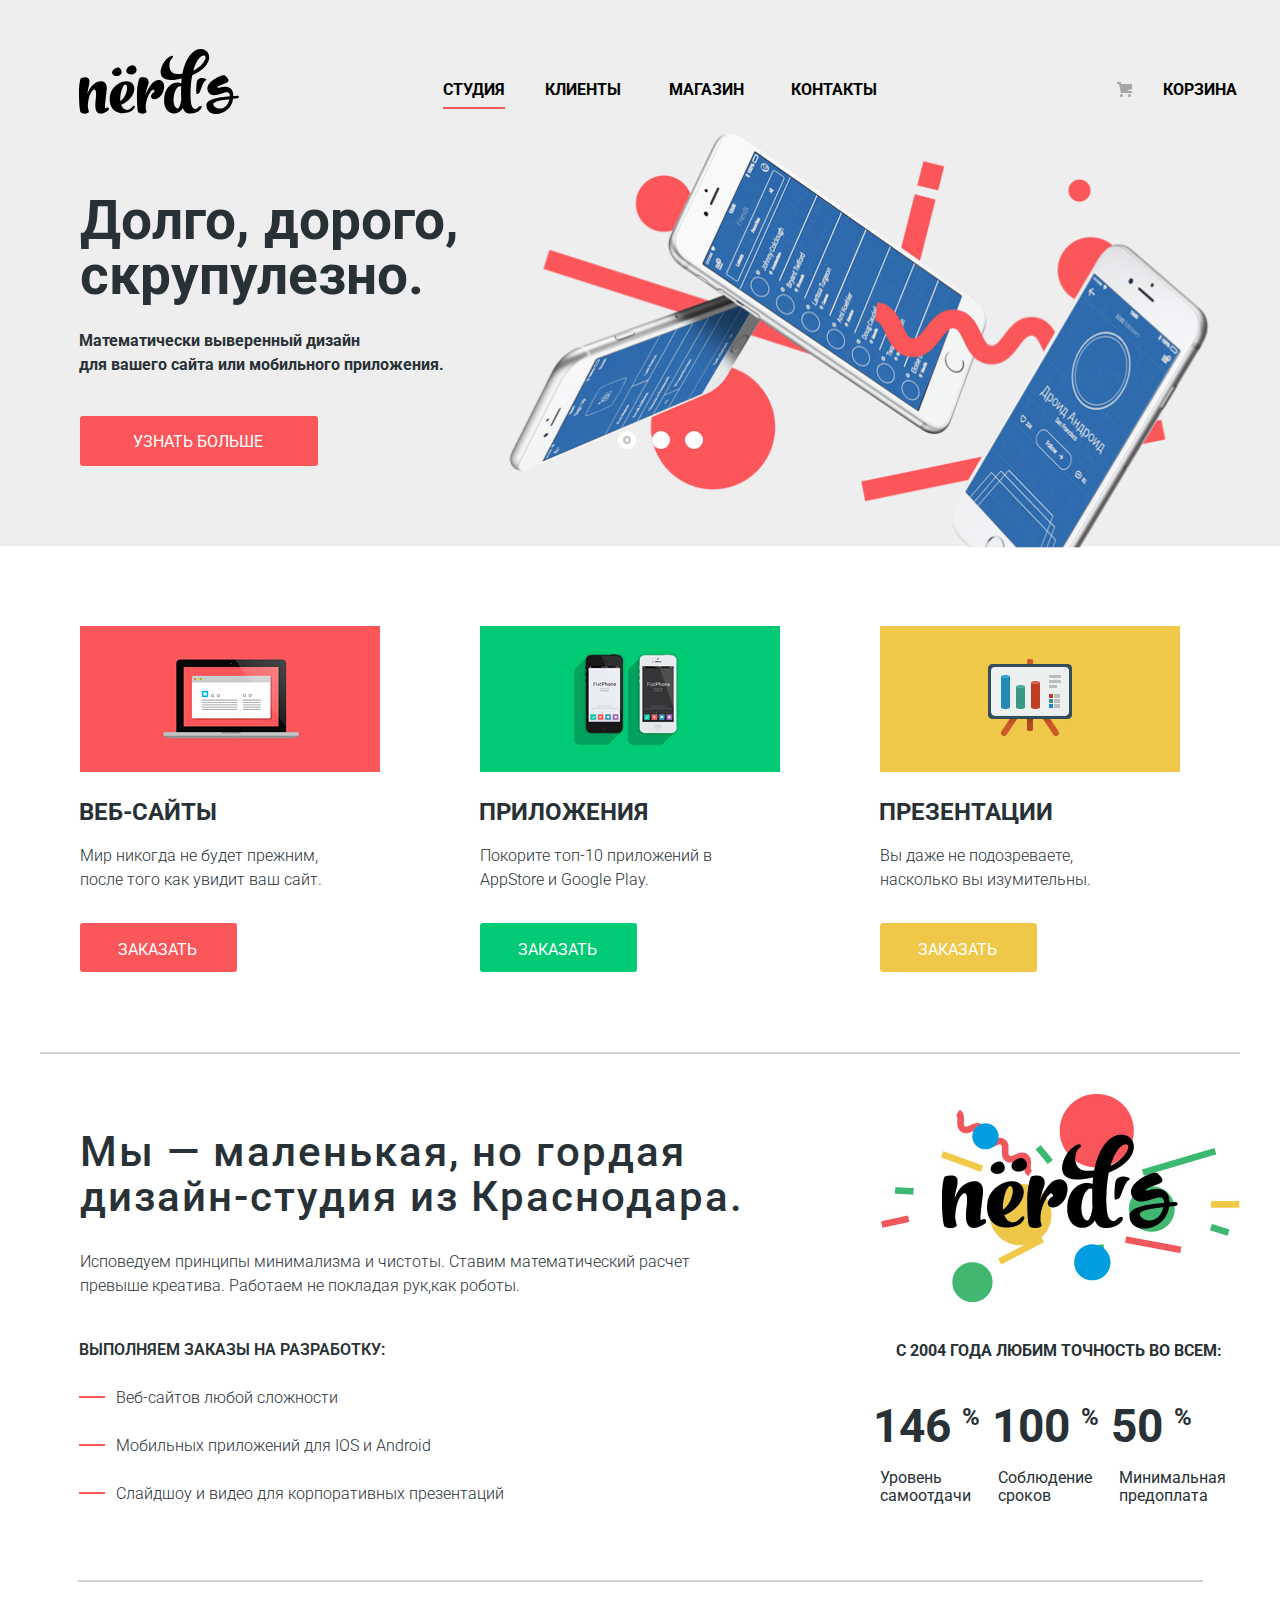
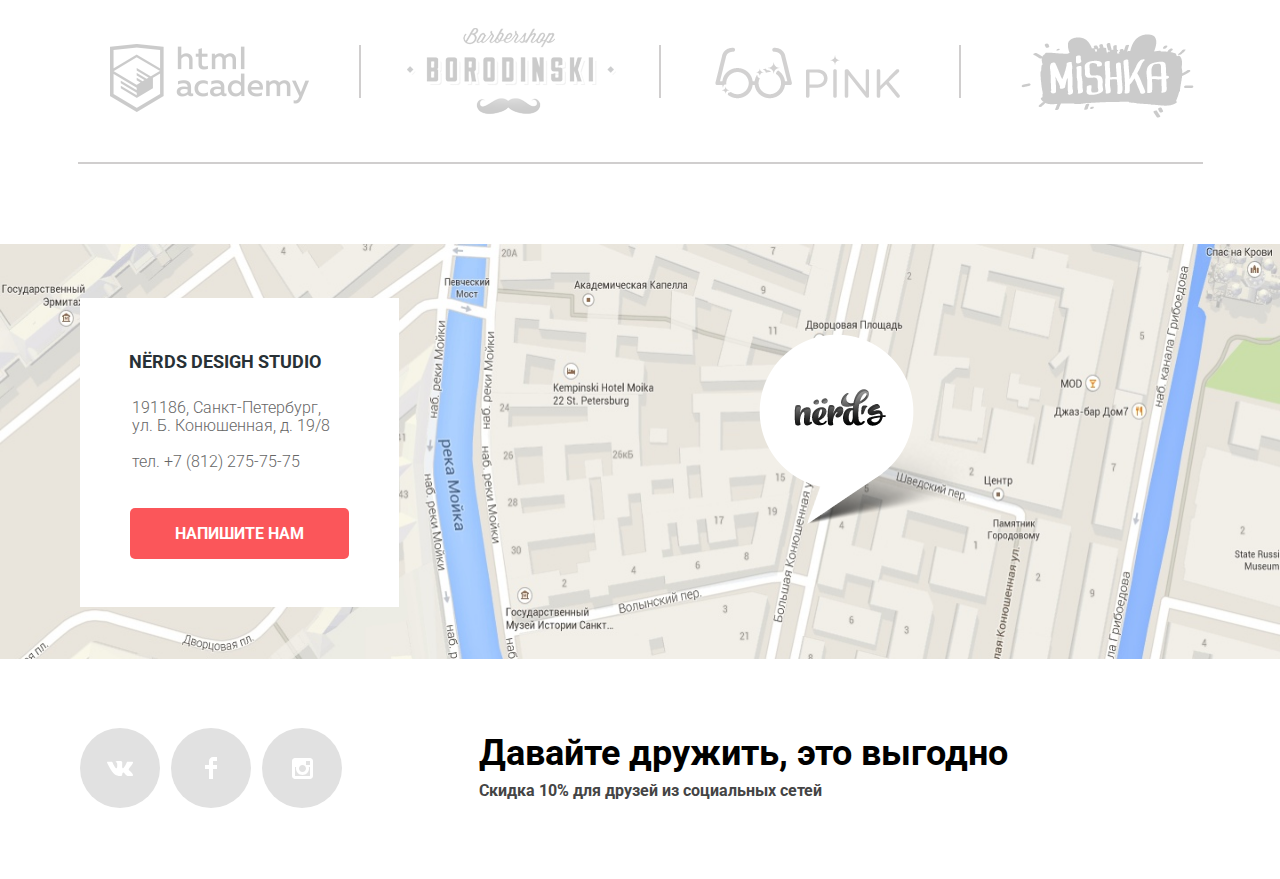
==== commit 766231c2: "правка структуры html" ====
--- a/index.html
+++ b/index.html
@@ -17,11 +17,21 @@
       </a>
       <nav aria-label="Содержимое" class="main-navigation">
         <ul class="site-navigation">
-          <li class="site-navigation-item studio active"><a href="studio.html">Студия</a></li>
-          <li><a href="clients.html">Клиенты</a></li>
-          <li><a href="catalog.html">Магазин</a></li>
-          <li><a href="contacts.html">Контакты</a></li>
-          <li class="site-navigation-item bucket"><a href="bucket.html">Корзина</a></li>
+          <li class="site-navigation-item studio active">
+            <a href="studio.html">Студия</a>
+          </li>
+          <li>
+            <a href="clients.html">Клиенты</a>
+          </li>
+          <li>
+            <a href="catalog.html">Магазин</a>
+          </li>
+          <li>
+            <a href="contacts.html">Контакты</a>
+          </li>
+          <li class="site-navigation-item bucket">
+            <a href="bucket.html">Корзина</a>
+          </li>
         </ul>
       </nav>
     </div>
@@ -36,19 +46,26 @@
           <ul class="slider-pagination">
             <li class="switcher">
               <input class="slider-input-radio visually-hidden" type="radio" id="slider-1" name="slide-page-1" checked>
-              <label tabindex="0" for="slider-1"><span class="visually-hidden">слайд 1</span></label>
+              <label tabindex="0" for="slider-1">
+                <span class="visually-hidden">слайд 1</span>
+              </label>
             </li>
             <li class="switcher">
               <input class="slider-input-radio visually-hidden" type="radio" id="slider-2" name="slide-page-1">
-              <label tabindex="0" for="slider-2"><span class="visually-hidden">слайд 2</span></label>
+              <label tabindex="0" for="slider-2">
+                <span class="visually-hidden">слайд 2</span>
+              </label>
             </li>
             <li class="switcher">
               <input class="slider-input-radio visually-hidden" type="radio" id="slider-3" name="slide-page-1">
-              <label tabindex="0" for="slider-3"><span class="visually-hidden">слайд 3</span></label>
+              <label tabindex="0" for="slider-3">
+                <span class="visually-hidden">слайд 3</span>
+              </label>
             </li>
           </ul>
-        <img class="slide-image image-1" src="img/nerds-index-slide1.png" width="698" height="416" alt="Изображение мобильных телефонов"> </div>
-        </li>
+          <img class="slide-image image-1" src="img/nerds-index-slide1.png" width="698" height="416" alt="Изображение мобильных телефонов">
+        </div>
+      </li>
       <li class="slide">
         <div class="slide-column content-2">
           <h1>Любим математику как никто другой</h1>
@@ -59,15 +76,21 @@
           <ul class="slider-pagination">
             <li class="switcher">
               <input class="slider-input-radio visually-hidden" type="radio" id="slider-4" name="slide-page-2" checked>
-              <label tabindex="0" for="slider-4"><span class="visually-hidden">слайд 1</span></label>
+              <label tabindex="0" for="slider-4">
+                <span class="visually-hidden">слайд 1</span>
+              </label>
             </li>
             <li class="switcher">
               <input class="slider-input-radio visually-hidden" type="radio" id="slider-5" name="slide-page-2">
-              <label tabindex="0" for="slider-5"><span class="visually-hidden">слайд 2</span></label>
+              <label tabindex="0" for="slider-5">
+                <span class="visually-hidden">слайд 2</span>
+              </label>
             </li>
             <li class="switcher">
               <input class="slider-input-radio visually-hidden" type="radio" id="slider-6" name="slide-page-2">
-              <label tabindex="0" for="slider-6"><span class="visually-hidden">слайд 3</span></label>
+              <label tabindex="0" for="slider-6">
+                <span class="visually-hidden">слайд 3</span>
+              </label>
             </li>
           </ul>
           <img class="slide-image image-2" src="img/nerds-index-slide2.png" width="698" height="416" alt="Изображение компьютеров">
@@ -83,15 +106,21 @@
           <ul class="slider-pagination">
             <li class="switcher">
               <input class="slider-input-radio visually-hidden" type="radio" id="slider-7" name="slide-page-3" checked>
-              <label tabindex="0" for="slider-7"><span class="visually-hidden">слайд 1</span></label>
+              <label tabindex="0" for="slider-7">
+                <span class="visually-hidden">слайд 1</span>
+              </label>
             </li>
             <li class="switcher">
               <input class="slider-input-radio visually-hidden" type="radio" id="slider-8" name="slide-page-3">
-              <label tabindex="0" for="slider-8"><span class="visually-hidden">слайд 2</span></label>
+              <label tabindex="0" for="slider-8">
+                <span class="visually-hidden">слайд 2</span>
+              </label>
             </li>
             <li class="switcher">
               <input class="slider-input-radio visually-hidden" type="radio" id="slider-9" name="slide-page-3">
-              <label tabindex="0" for="slider-9"><span class="visually-hidden">слайд 3</span></label>
+              <label tabindex="0" for="slider-9">
+                <span class="visually-hidden">слайд 3</span>
+              </label>
             </li>
           </ul>
           <img class="slide-image image-3" src="img/nerds-index-slide3.png" width="698" height="416" alt="Изображение планшета">
@@ -140,9 +169,15 @@
         <h3>С 2004 года любим точность во всем:</h3>
         <table>
           <tr class="top">
-            <td>146<span>%</span></td>
-            <td>100<span>%</span></td>
-            <td>50<span>%</span></td>
+            <td>146
+              <span>%</span>
+            </td>
+            <td>100
+              <span>%</span>
+            </td>
+            <td>50
+              <span>%</span>
+            </td>
           </tr>
           <tr class="bottom">
             <th>Уровень<br>самоотдачи</th>
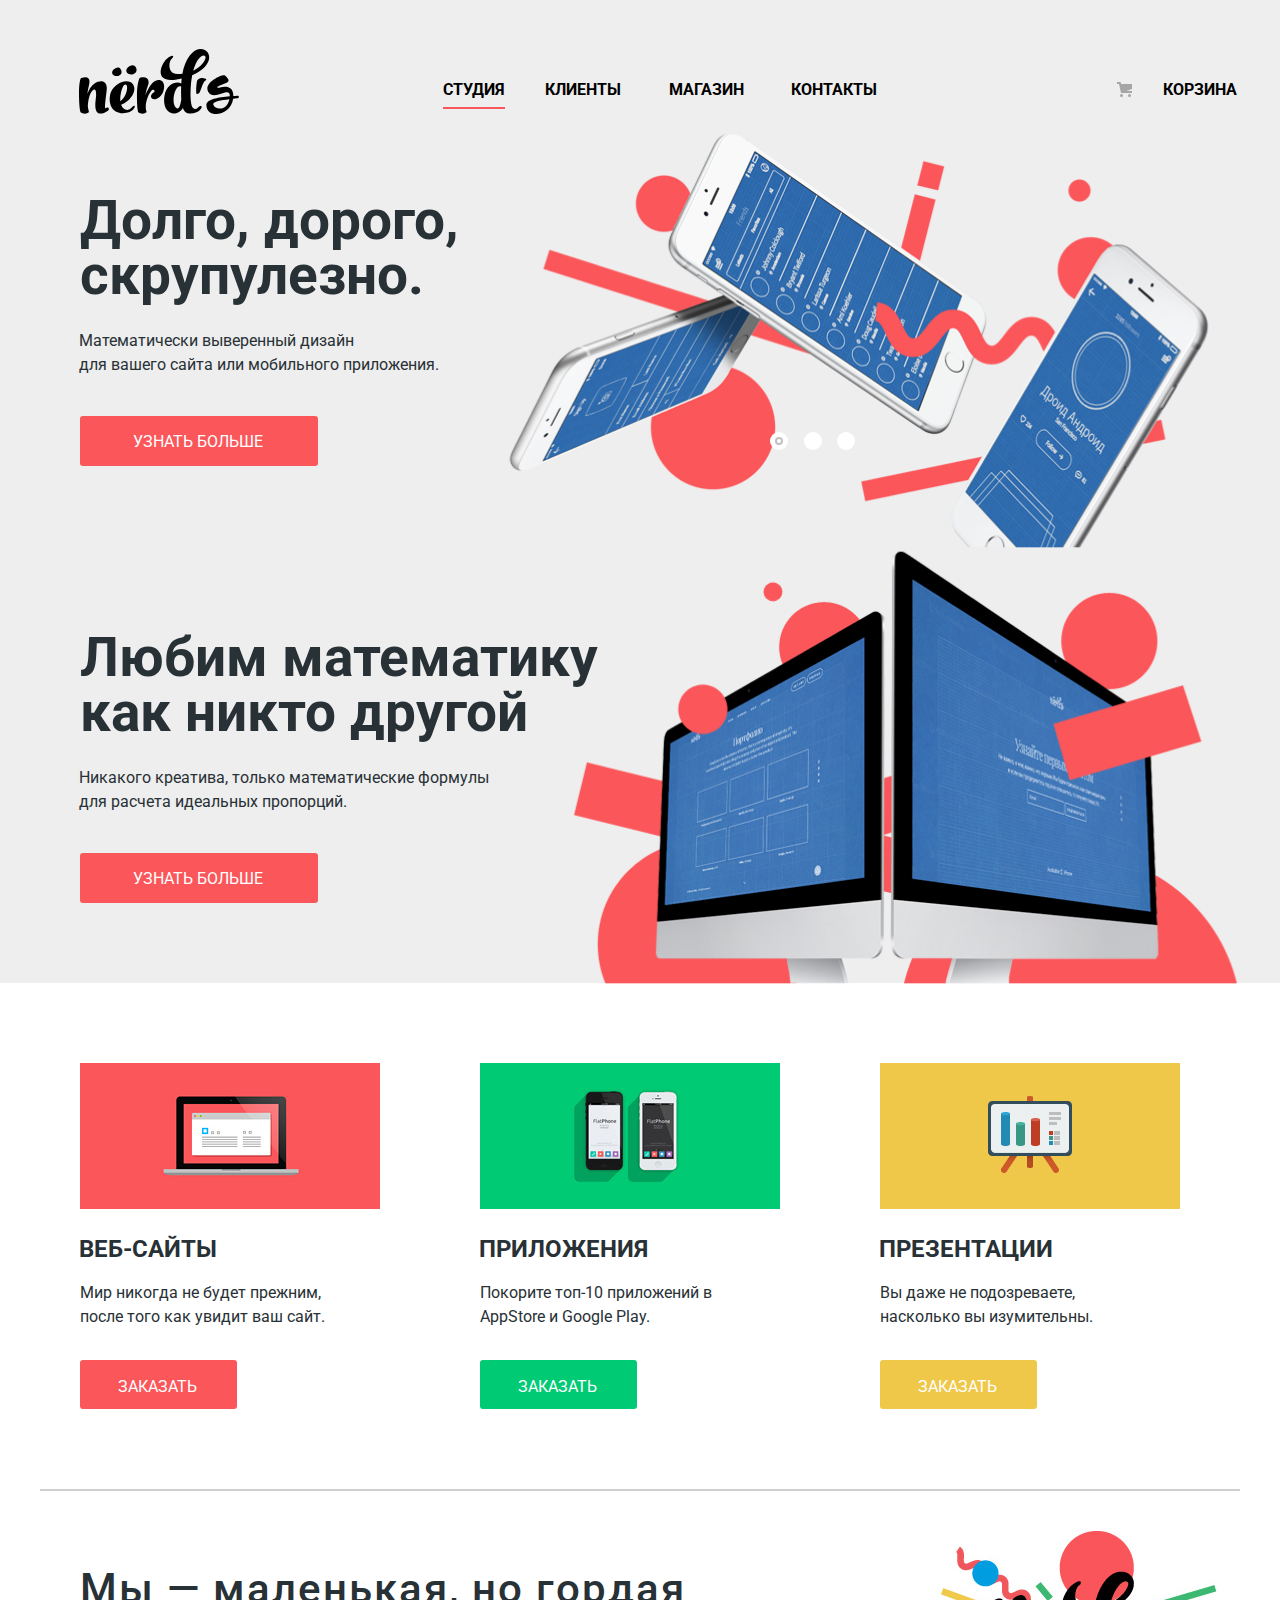
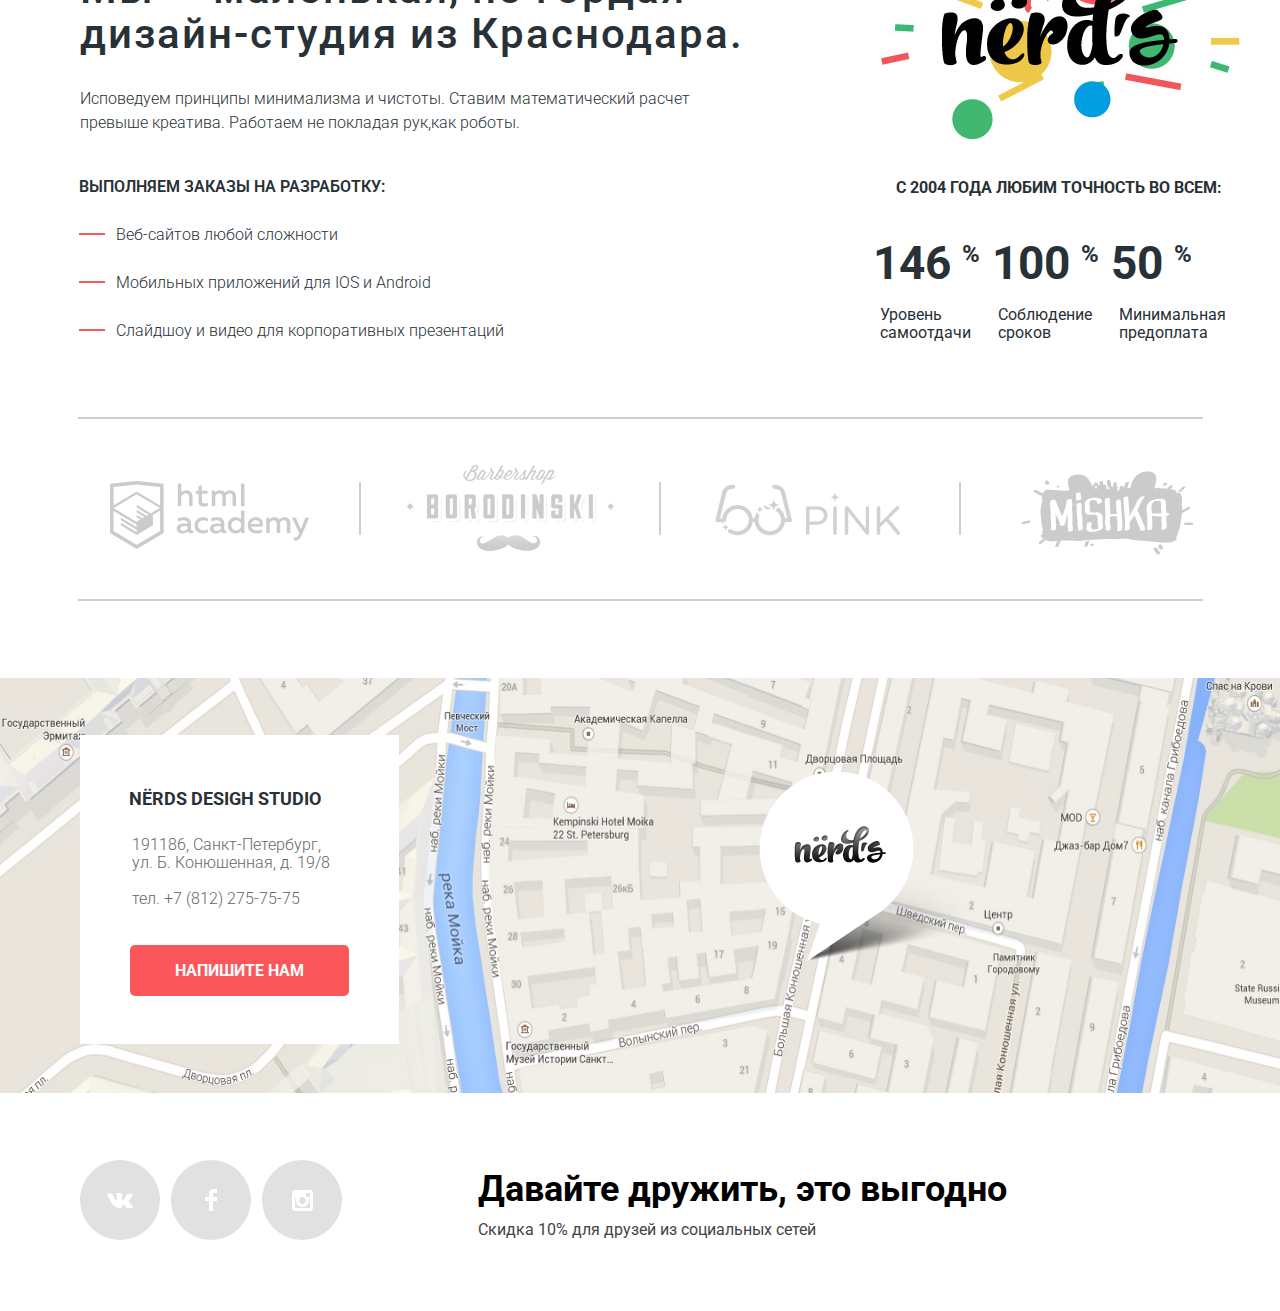
==== commit a4f26947: "Пагинатор" ====
--- a/index.html
+++ b/index.html
@@ -6,7 +6,7 @@
   <title>Дизайн-студия"Нёрдс"</title>
   <link href="https://fonts.googleapis.com/css?family=Roboto:400,500,700" rel="stylesheet">
   <link href="css/normalize.css" rel="stylesheet">
-  <link href="css/main.min.css" rel="stylesheet">
+  <link href="css/main.css" rel="stylesheet">
 </head>
 
 <body>
@@ -35,98 +35,66 @@
         </ul>
       </nav>
     </div>
-    <ul class="slider">
-      <li class="slide  slide-active">
-        <div class="slide-column content-1">
-          <h1>Долго, дорого, скрупулезно.</h1>
-          <p>Математически выверенный дизайн <br>для вашего сайта или мобильного приложения.</p>
-          <a href="to-know-more.html">Узнать больше</a>
-        </div>
-        <div class="slide-column-image">
-          <ul class="slider-pagination">
-            <li class="switcher">
-              <input class="slider-input-radio visually-hidden" type="radio" id="slider-1" name="slide-page-1" checked>
-              <label tabindex="0" for="slider-1">
-                <span class="visually-hidden">слайд 1</span>
-              </label>
-            </li>
-            <li class="switcher">
-              <input class="slider-input-radio visually-hidden" type="radio" id="slider-2" name="slide-page-1">
-              <label tabindex="0" for="slider-2">
-                <span class="visually-hidden">слайд 2</span>
-              </label>
-            </li>
-            <li class="switcher">
-              <input class="slider-input-radio visually-hidden" type="radio" id="slider-3" name="slide-page-1">
-              <label tabindex="0" for="slider-3">
-                <span class="visually-hidden">слайд 3</span>
-              </label>
-            </li>
-          </ul>
+
+
+
+
+
+    <section class="slide-column-image">
+      <ul class="slider-pagination">
+        <li class="switcher">
+          <input class="slider-input-radio visually-hidden" type="radio" id="slider-1" name="slide-page-1" checked>
+          <label tabindex="0" for="slider-1">
+            <span class="visually-hidden">слайд 1</span>
+          </label>
+        </li>
+        <li class="switcher">
+          <input class="slider-input-radio visually-hidden" type="radio" id="slider-2" name="slide-page-2">
+          <label tabindex="0" for="slider-2">
+            <span class="visually-hidden">слайд 2</span>
+          </label>
+        </li>
+        <li class="switcher">
+          <input class="slider-input-radio visually-hidden" type="radio" id="slider-3" name="slide-page-3">
+          <label tabindex="0" for="slider-3">
+            <span class="visually-hidden">слайд 3</span>
+          </label>
+        </li>
+      </ul>
+
+
+
+
+      <ul class="slider">
+        <li class="slide    slide-active ">
+          <div class="slide-column content-1">
+            <h2>Долго, дорого, скрупулезно.</h2>
+            <p>Математически выверенный дизайн
+              <br>для вашего сайта или мобильного приложения.</p>
+            <a href="to-know-more.html">Узнать больше</a>
+          </div>
           <img class="slide-image image-1" src="img/nerds-index-slide1.png" width="698" height="416" alt="Изображение мобильных телефонов">
-        </div>
-      </li>
-      <li class="slide">
-        <div class="slide-column content-2">
-          <h1>Любим математику как никто другой</h1>
-          <p>Никакого креатива, только математические формулы<br> для расчета идеальных пропорций.</p>
-          <a href="to-know-more.html">Узнать больше</a>
-        </div>
-        <div class="slide-column-image">
-          <ul class="slider-pagination">
-            <li class="switcher">
-              <input class="slider-input-radio visually-hidden" type="radio" id="slider-4" name="slide-page-2" checked>
-              <label tabindex="0" for="slider-4">
-                <span class="visually-hidden">слайд 1</span>
-              </label>
-            </li>
-            <li class="switcher">
-              <input class="slider-input-radio visually-hidden" type="radio" id="slider-5" name="slide-page-2">
-              <label tabindex="0" for="slider-5">
-                <span class="visually-hidden">слайд 2</span>
-              </label>
-            </li>
-            <li class="switcher">
-              <input class="slider-input-radio visually-hidden" type="radio" id="slider-6" name="slide-page-2">
-              <label tabindex="0" for="slider-6">
-                <span class="visually-hidden">слайд 3</span>
-              </label>
-            </li>
-          </ul>
+        </li>
+        <li class="slide    slide-active">
+          <div class="slide-column content-2">
+            <h2>Любим математику как никто другой</h2>
+            <p>Никакого креатива, только математические формулы
+              <br> для расчета идеальных пропорций.</p>
+            <a href="to-know-more.html">Узнать больше</a>
+          </div>
           <img class="slide-image image-2" src="img/nerds-index-slide2.png" width="698" height="416" alt="Изображение компьютеров">
-        </div>
-      </li>
-      <li class="slide">
-        <div class="slide-column content-3">
-          <h1>Только ночь,<br>только хардкор</h1>
-          <p>Работать днем, как все? Мы против этого.<br>Ближе к полуночи работа только начинается.</p>
-          <a href="to-know-more.html">Узнать больше</a>
-        </div>
-        <div class="slide-column-image">
-          <ul class="slider-pagination">
-            <li class="switcher">
-              <input class="slider-input-radio visually-hidden" type="radio" id="slider-7" name="slide-page-3" checked>
-              <label tabindex="0" for="slider-7">
-                <span class="visually-hidden">слайд 1</span>
-              </label>
-            </li>
-            <li class="switcher">
-              <input class="slider-input-radio visually-hidden" type="radio" id="slider-8" name="slide-page-3">
-              <label tabindex="0" for="slider-8">
-                <span class="visually-hidden">слайд 2</span>
-              </label>
-            </li>
-            <li class="switcher">
-              <input class="slider-input-radio visually-hidden" type="radio" id="slider-9" name="slide-page-3">
-              <label tabindex="0" for="slider-9">
-                <span class="visually-hidden">слайд 3</span>
-              </label>
-            </li>
-          </ul>
-          <img class="slide-image image-3" src="img/nerds-index-slide3.png" width="698" height="416" alt="Изображение планшета">
-        </div>
-      </li>
-    </ul>
+        </li>
+        <li class="slide">
+          <div class="slide-column content-3">
+            <h2>Только ночь,<br>только хардкор</h2>
+            <p>Работать днем, как все? Мы против этого.
+              <br>Ближе к полуночи работа только начинается.</p>
+            <a href="to-know-more.html">Узнать больше</a>
+          </div>
+        </li>
+      </ul>
+
+    </section>
   </header>
   <main class="container">
     <h1 class="visually-hidden">Дизайн-студия"Нёрдс"</h1>
@@ -136,19 +104,22 @@
         <li class="project-item web">
           <img src="img/illustration-1.jpg" width="300" height="146" alt="Веб-сайты">
           <h3>Веб-сайты</h3>
-          <p>Мир никогда не будет прежним,<br>после того как увидит ваш сайт.</p>
+          <p>Мир никогда не будет прежним,
+            <br>после того как увидит ваш сайт.</p>
           <a href="#">Заказать</a>
         </li>
         <li class="project-item apps">
           <img src="img/illustration-2.jpg" width="300" height="146" alt="Приложения">
           <h3>Приложения</h3>
-          <p>Покорите топ-10 приложений в<br> AppStore и Google Play.</p>
+          <p>Покорите топ-10 приложений в
+            <br> AppStore и Google Play.</p>
           <a href="#">Заказать</a>
         </li>
         <li class="project-item presentation">
           <img src="img/illustration-3.jpg" width="300" height="146" alt="Презентации">
           <h3>Презентации</h3>
-          <p>Вы даже не подозреваете,<br>насколько вы изумительны.</p>
+          <p>Вы даже не подозреваете,
+            <br>насколько вы изумительны.</p>
           <a href="#">Заказать</a>
         </li>
       </ul>
@@ -156,7 +127,8 @@
     <div class="middle-colums">
       <div class="about-us">
         <h2>Мы &mdash; маленькая, но гордая дизайн-студия из Краснодара.</h2>
-        <p>Исповедуем принципы минимализма и чистоты. Ставим математический расчет <br>превыше креатива. Работаем не покладая рук,как роботы.</p>
+        <p>Исповедуем принципы минимализма и чистоты. Ставим математический расчет
+          <br>превыше креатива. Работаем не покладая рук,как роботы.</p>
         <h3>Выполняем заказы на разработку:</h3>
         <ul class="order-list">
           <li class="order-item">Веб-сайтов любой сложности</li>
@@ -180,9 +152,12 @@
             </td>
           </tr>
           <tr class="bottom">
-            <th>Уровень<br>самоотдачи</th>
-            <th>Соблюдение<br>сроков</th>
-            <th>Минимальная<br>предоплата</th>
+            <th>Уровень
+              <br>самоотдачи</th>
+            <th>Соблюдение
+              <br>сроков</th>
+            <th>Минимальная
+              <br>предоплата</th>
           </tr>
         </table>
       </div>
@@ -218,31 +193,32 @@
       <img class="marker-map" width="367" height="190" src="img/map-marker.png" alt="Отметка адреса компании на карте">
       <div class="write-us">
         <h3>Nёrds desigh studio</h3>
-        <p>191186, Санкт-Петербург, <br>ул. Б. Конюшенная, д. 19/8 <br><br>тел. +7 (812) 275-75-75</p>
+        <p>191186, Санкт-Петербург,
+          <br>ул. Б. Конюшенная, д. 19/8
+          <br>
+          <br>тел. +7 (812) 275-75-75</p>
         <a class="write-us-button" href="#">Напишите нам</a>
       </div>
     </section>
   </main>
   <footer class="main-footer">
-    <div class="footer-social" aria-label="Мы в социальных сетях">
-      <ul class="social-list">
-        <li class="social-button">
-          <a class="social" href="#">
-            <img src="img/vk-icon.svg" width="26" height="15" alt="Следите за нами Вконтакте">
-          </a>
-        </li>
-        <li class="social-button">
-          <a class="social" href="#">
-            <img src="img/fb-icon.svg" width="12" height="22" alt="Следите за нами В Фейсбукe">
-          </a>
-        </li>
-        <li class="social-button">
-          <a class="social" href="#">
-            <img src="img/insta-icon.svg" width="21" height="21" alt="Следите за нами В Инстаграмe">
-          </a>
-        </li>
-      </ul>
-    </div>
+    <ul class="social-list">
+      <li class="social-button">
+        <a class="social" href="#">
+          <img src="img/vk-icon.svg" width="26" height="15" alt="Следите за нами Вконтакте">
+        </a>
+      </li>
+      <li class="social-button">
+        <a class="social" href="#">
+          <img src="img/fb-icon.svg" width="12" height="22" alt="Следите за нами В Фейсбукe">
+        </a>
+      </li>
+      <li class="social-button">
+        <a class="social" href="#">
+          <img src="img/insta-icon.svg" width="21" height="21" alt="Следите за нами В Инстаграмe">
+        </a>
+      </li>
+    </ul>
     <div class="friendship">
       <h2>Давайте дружить, это выгодно</h2>
       <p>Скидка 10% для друзей из социальных сетей</p>
--- a/css/main.css
+++ b/css/main.css
@@ -0,0 +1,1336 @@
+body {
+	width: 100%;
+	margin: 0;
+	padding: 0;
+	font-family: 'Roboto', 'Arial', sans-serif;
+	font-size: 16px;
+	line-height: 24px;
+	font-weight: 700;
+	color: #283136;
+	background-color: #ffffff;
+	background-position: top center;
+	background-repeat: no-repeat;
+	position: absolute;
+}
+
+a {
+	text-decoration: none;
+}
+
+.visually-hidden {
+	position: absolute;
+	clip: rect(0 0 0 0);
+	width: 1px;
+	height: 1px;
+	margin: -1px;
+}
+
+.main-menu {
+	width: 100%;
+	background-color: #eeeeee;
+	margin-bottom: 36px;
+}
+
+.main-menu-container {
+	width: 1200px;
+	margin: 0 auto;
+}
+
+.main-header-logo {
+	width: 160px;
+	height: 130px;
+	opacity: 1;
+	cursor: pointer;
+}
+
+.main-header-logo:hover {
+	opacity: 0.8;
+}
+
+.main-header-logo:active {
+	opacity: 0.3;
+}
+
+.main-header-logo img {
+	top: 49px;
+	position: relative;
+	left: 39px;
+}
+
+.examples-list {
+	width: 1200px;
+	margin: 0 auto;
+}
+
+.main-navigation {
+	font-size: 16px;
+	line-height: 36px;
+	color: #283136;
+	text-transform: uppercase;
+	background-color: #eeeeee;
+	display: flex;
+	align-items: center;
+	flex-direction: column;
+	margin: 0px;
+}
+
+.site-navigation {
+	width: 800px;
+	list-style: none;
+	padding: 0;
+	margin: 0;
+	margin-left: auto;
+	display: flex;
+	justify-content: space-between;
+}
+
+.bucket {
+	margin-right: 3px;
+	margin-left: 25px;
+}
+
+.bucket::before {
+	content: url('../img/cart-icon.svg');
+	position: relative;
+	top: 7px;
+	top: 2px;
+	right: 27px;
+	margin-left: 194px;
+}
+
+.site-navigation a {
+	color: #000000;
+	font-size: 16px;
+	display: inline-block;
+	vertical-align: top;
+	line-height: 35px;
+	border-bottom: solid 2px transparent;
+}
+
+.studio {
+	margin-right: -8px;
+	margin-left: 3px;
+}
+
+.site-navigation a:hover {
+	color: #fb565a;
+}
+
+.site-navigation a:active {
+	opacity: 0.3;
+	color: #000000;
+}
+
+.site-navigation-item.active a {
+	border-bottom: 2px solid #fb565a;
+}
+
+.slider {
+	margin: 0 auto;
+	padding: 0;
+	list-style: none;
+	width: 1120px;
+}
+
+.slide {
+	display: none;
+	position: relative;
+	min-height: 437px;
+}
+
+.slide.slide-active {
+	display: flex;
+}
+
+.slide-column h2 {
+	font-family: 'Roboto', 'Arial', sans-serif;
+	font-weight: bold;
+	font-size: 55px;
+	line-height: 55px;
+	padding-top: 84px;
+	padding-bottom: 10px;
+	margin: 0;
+}
+
+.content-1 h2 {
+	width: 400px;
+}
+
+.content-2 h2 {
+	width: 548px;
+}
+
+.content-3 h2 {
+	width: 409px;
+}
+
+.slide p {
+	margin: 16px 36px 53px -1px;
+	font-weight: 400;
+}
+
+.slide a {
+	text-transform: uppercase;
+	color: #ffffff;
+	font-weight: lighter;
+	background-color: #fb565a;
+	width: 240px;
+	height: 50px;
+	padding-left: 53px;
+	padding-right: 55px;
+	padding-top: 16px;
+	padding-bottom: 15px;
+	border-radius: 3px;
+}
+
+.slide a:hover {
+	background-color: #e74246;
+}
+
+.slide a:active {
+	background-color: #d7373b;
+	box-shadow: inset 0 4px 1px 0 #c13135;
+	color: rgba(255,255,255,0.3);
+}
+
+.slide-image {
+	position: relative;
+}
+
+.slide-image.image-1 {
+	bottom: -14px;
+	right: -27px;
+	transform: scale(1.09, 1.04);
+}
+
+.slide-image.image-2 {
+	bottom: -13px;
+	right: 120px;
+	transform: scale(1.09, 1.04);
+}
+
+.slide-image.image-3 {
+	bottom: -13px;
+	right: -21px;
+	transform: scale(1.09, 1.04);
+}
+
+.slider-pagination {
+	width: 71px;
+	list-style: none;
+	display: -webkit-box;
+	display: -ms-flexbox;
+	display: flex;
+	justify-content: space-between;
+	position: absolute;
+	top: 423px;
+	left: 737px;
+	z-index: 2;
+}
+
+.switcher label {
+	display: block;
+	cursor: pointer;
+}
+
+.slider-input-radio + label::before {
+	content: '';
+	display: block;
+	width: 4px;
+	height: 4px;
+	background-position: center;
+	border-radius: 50%;
+	background-color: white;
+	box-shadow: 0 0 0 2px white,0 0 0 7px white;
+}
+
+.slider-input-radio:checked + label::before {
+	box-shadow: 0 0 0 2px #c1c1c1,0 0 0 7px white;
+}
+
+.slider-input-radio:checked:active + label::before {
+}
+
+.slider-input-radio:active + label::before {
+}
+
+.projects {
+	min-height: 426px;
+	margin-top: 80px;
+}
+
+.projects-list {
+	list-style: none;
+	display: flex;
+	justify-content: space-between;
+	width: 1200px;
+	margin: 0 auto;
+	padding: 0;
+	border-bottom: 2px solid #d0cece;
+}
+
+.project-item {
+	width: 300px;
+	min-height: 350px;
+	margin-bottom: 76px;
+}
+
+.project-item.web {
+	padding-left: 40px;
+}
+
+.project-item.presentation {
+	padding-right: 60px;
+}
+
+.project-item h3 {
+	font-size: 24px;
+	line-height: 30px;
+	text-transform: uppercase;
+	font-weight: bold;
+	margin: 18px -1px 15px;
+}
+
+.project-item p {
+	font-weight: 400;
+	margin: 17px 0 46px;
+}
+
+.project-list li {
+	background-color: #ffffff;
+	font-size: 16px;
+	line-height: 20px;
+	padding-left: 45px;
+	padding-right: 45px;
+	padding-top: 19px;
+	padding-bottom: 19px;
+	text-transform: uppercase;
+	color: #ffffff;
+	width: 160px;
+	height: 50px;
+}
+
+.project-item a {
+	font-size: 16px;
+	font-weight: lighter;
+	line-height: 20px;
+	padding-left: 38px;
+	padding-right: 40px;
+	padding-top: 17px;
+	padding-bottom: 13px;
+	border-radius: 3px;
+	text-transform: uppercase;
+	color: #ffffff;
+	width: 160px;
+	height: 50px;
+}
+
+.apps a {
+	background-color: #00ca74;
+}
+
+.apps a:hover {
+	background-color: #00bc6c;
+}
+
+.apps a:active {
+	background-color: #00aa62;
+	box-shadow: inset 0 4px 1px 0 #009958;
+	color: rgba(255,255,255,0.3);
+}
+
+.presentation a {
+	background-color: #efc84a;
+}
+
+.presentation a:hover {
+	background-color: #eab534;
+}
+
+.presentation a:active {
+	background-color: #e5a722;
+	box-shadow: inset 0 4px 1px 0 #ce961f;
+	color: rgba(255,255,255,0.3);
+}
+
+.web  a {
+	background-color: #fb565a;
+}
+
+.web  a:hover {
+	background-color: #e74246;
+}
+
+.web  a:active {
+	background-color: #d7373b;
+	box-shadow: inset 0 4px 1px 0 #c13135;
+	color: rgba(255,255,255,0.3);
+}
+
+.middle-colums {
+	display: flex;
+	width: 1200px;
+	margin: 0 auto;
+}
+
+.about-us {
+	width: 800px;
+	font-family: 'Roboto', 'Arial', serif;
+	font-weight: 300;
+	margin-left: 20px;
+}
+
+.statistics-list {
+	width: 380px;
+	margin-top: 40px;
+}
+
+.about-us h2 {
+	line-height: 45px;
+	font-size: 42px;
+	padding: 75px 86px 15px 20px;
+	margin: 0;
+	font-weight: 500;
+	letter-spacing: 2px;
+}
+
+.about-us p {
+	padding: 0 20px;
+	margin: 1em 0 2.5em;
+}
+
+.about-us h3 {
+	font-family: 'Roboto', 'Arial', serif;
+	font-weight: 600;
+	font-size: 16px;
+	text-transform: uppercase;
+	margin: 10px 0 24px;
+	padding: 0 9px 0px 19px;
+}
+
+.order-list {
+	list-style: none;
+}
+
+.order-item {
+	margin-bottom: 24px;
+	margin-left: -27px;
+	margin-top: 10px;
+}
+
+.order-item::before {
+	content: '';
+	background-color: #fb565a;
+	width: 26px;
+	height: 2px;
+	margin-right: 17px;
+	display: inline-block;
+	vertical-align: middle;
+	position: relative;
+	top: -2px;
+	left: 6px;
+}
+
+.statistics-list img {
+	margin: 0px 6px 10px 20px;
+}
+
+.statistics-list h3 {
+	font-size: 16px;
+	line-height: 24px;
+	text-transform: uppercase;
+	margin: 20px 0 40px;
+	padding: 0 0 0 36px;
+}
+
+.statistics-list table {
+	border-collapse: collapse;
+	margin-left: 7px;
+}
+
+.top {
+	margin: 0;
+}
+
+.top td {
+	font-size: 46px;
+	line-height: 46px;
+	text-transform: uppercase;
+	text-align: center;
+	padding: 0;
+}
+
+.top span {
+	font-size: 24px;
+	position: relative;
+	top: -17px;
+}
+
+.top td:last-child {
+	position: relative;
+	left: -22px;
+}
+
+.bottom th {
+	font-size: 16px;
+	line-height: 18px;
+	padding-top: 12px;
+	font-weight: 400;
+	padding-left: 13px;
+	padding-right: 14px;
+	text-align: left;
+}
+
+.examples-items {
+	list-style: none;
+	opacity: 1;
+	display: flex;
+	padding: 0;
+	justify-content: space-between;
+	margin: 0;
+	border-top: 2px solid #d0cece;
+	border-bottom: 2px solid #d0cece;
+}
+
+.examples-items li::after {
+	content: '';
+	display: block;
+	height: 53px;
+	width: 2px;
+	background-color: #d0cece;
+	position: absolute;
+	right: -58px;
+	top: 63px;
+}
+
+.examples-items li:last-child::after {
+	display: none;
+}
+
+.examples-items li {
+	position: relative;
+	width: 225px;
+	height: 180px;
+}
+
+.examples-items a {
+	display: inline-block;
+	vertical-align: top;
+	opacity: 0.2
+}
+
+.examples-items a:hover {
+	opacity: 1;
+}
+
+.examples-items a:active {
+	opacity: 0.1;
+}
+
+.examples {
+	width: 1125px;
+	padding: 0;
+	margin: 50px auto 4px;
+}
+
+.contacts {
+	width: 100%;
+	position: relative;
+	margin-top: 0;
+	margin-bottom: 44px;
+}
+
+.map {
+	width: 100%;
+	margin-top: 73px;
+}
+
+.write-us h3 {
+	font-size: 18px;
+	line-height: 30px;
+	text-transform: uppercase;
+	padding-left: 49px;
+	padding-top: 31px;
+}
+
+.marker-map {
+	position: absolute;
+	top: 166px;
+	right: calc(50% - 350px);
+}
+
+.write-us p {
+	font-size: 16px;
+	line-height: 18px;
+	color: #666666;
+	text-align: left;
+	padding-left: 52px;
+	padding-top: 4px;
+	font-weight: 300;
+}
+
+.write-us {
+	width: 319px;
+	height: 309px;
+	background-color: #ffffff;
+	position: absolute;
+	left: calc(50% - 560px);
+	top: 130px;
+}
+
+.write-us a {
+	background-color: #fb565a;
+	width: auto;
+	height: 50px;
+	font-size: 16px;
+	line-height: 18px;
+	color: #ffffff;
+	text-align: center;
+	position: relative;
+	padding: 16px 45px;
+	text-transform: uppercase;
+	left: 50px;
+	top: 35px;
+	border-radius: 5px;
+}
+
+.write-us a:hover {
+	background-color: #e74246;
+}
+
+.write-us a:active {
+	background-color: #d7373b;
+	box-shadow: inset 0 4px 1px 0 #c13135;
+	color: rgba(255,255,255,0.3);
+}
+
+.main-footer {
+	width: 1200px;
+	margin: 0 auto;
+	background-color: #ffffff;
+	display: flex;
+	margin-bottom: 55px;
+}
+
+.social-list {
+	list-style: none;
+	display: flex;
+}
+
+.social {
+	width: 80px;
+	height: 80px;
+	border-radius: 80px;
+	background-color: #e1e1e1;
+	display: flex;
+	justify-content: center;
+	margin-right: 11px;
+}
+
+.social img {
+	margin: auto;
+}
+
+.social-button a:hover {
+	background-color: #e74246;
+}
+
+.social-button a:active {
+	background-color: #d7373b;
+	box-shadow: inset 0 4px 1px 0 #c13135;
+	color: rgba(255,255,255,0.3);
+}
+
+.social:active img {
+	opacity: 0.3;
+}
+
+.friendship {
+	width: 940px;
+	background-color: #ffffff;
+	margin-left: 103px;
+	margin-top: 4px;
+}
+
+.friendship h2 {
+	font-size: 36px;
+	line-height: 36px;
+	color: #000000;
+	text-align: left;
+	margin: 23px 6px 12px 22px;
+}
+
+.friendship p {
+	font-size: 16px;
+	line-height: 22px;
+	font-weight: 400;
+	color: #444444;
+	text-align: left;
+	margin: 8px 0 0 22px;
+}
+
+.modal-write-us {
+	display: none;
+	width: 960px;
+	padding-top: 92px;
+	margin: 0 auto;
+	min-height: 501px;
+	text-transform: none;
+	position: fixed;
+	left: 50%;
+	top: 0%;
+	transform: translate(-50%);
+	background-color: white;
+	box-shadow: 0px 10px 67px -1px;
+}
+
+.modal-show {
+	display: block;
+}
+
+.modal-write-us h2 {
+	font-size: 45px;
+	line-height: 45px;
+	color: #000000;
+	text-align: left;
+	padding-left: 97px;
+	font-weight: 500;
+	margin-top: -23px;
+	margin-bottom: 0;
+}
+
+.modal-write-us .row-1 {
+	justify-content: space-between;
+	margin-bottom: 47px;
+}
+
+.modal-form .row-1, .modal-form .row-2 {
+	display: flex;
+	justify-content: space-between;
+}
+
+.modal-form input {
+	width: 360px;
+	height: 50px;
+	outline: 0;
+}
+
+.button {
+	font-size: 16px;
+	line-height: 18px;
+	text-transform: uppercase;
+	color: #ffffff;
+	background-color: #fb565a;
+	padding: 16px 80px 16px 80px;
+	width: 260px;
+	text-align: center;
+	margin-left: 97px;
+	margin-top: 40px;
+	border-radius: 4px;
+	border-style: none;
+}
+
+.modal-close {
+	border: 0 solid transparent;
+	width: 55px;
+	height: 55px;
+	font-size: 0;
+	background-color: transparent;
+	cursor: pointer;
+	position: absolute;
+	top: 62px;
+	right: 74px;
+	opacity: 0.5;
+}
+
+.modal-close:hover {
+	opacity: 1;
+}
+
+.modal-close:active {
+	border: 0 solid transparent;
+	opacity: 0.1;
+	outline-style: none;
+}
+
+.button:hover {
+	background-color: #e74246;
+}
+
+.button:active {
+	background-color: #d7373b;
+	box-shadow: inset 0 4px 1px 0 #c13135;
+	color: rgba(255,255,255,0.3);
+	outline-style: none;
+}
+
+button, input {
+	overflow: visible;
+}
+
+.write-item {
+	margin: 38px 0 0 98px;
+	width: 360px;
+}
+
+.write-item:nth-child(2) {
+	padding: 0px;
+	margin-left: 29px;
+	margin-right: 102px;
+	margin-bottom: 0;
+}
+
+.row-2 p {
+	margin-top: -17px;
+}
+
+.modal-form input , .modal-form textarea {
+	box-sizing: border-box;
+	padding: 18px 17px;
+	font-weight: 400;
+	font-size: 16px;
+	line-height: 18px;
+	color: #444444;
+	border: 2px solid rgba(68,68,68,0.3);
+	border-radius: 3px;
+	margin-top: 7px;
+}
+
+.modal-form input:hover,
+.modal-form textarea:hover {
+	border: 2px solid rgba(68,68,68,0.5);
+}
+
+.modal-form input:focus,
+.modal-form textarea:focus {
+	border: 2px solid rgba(68,68,68,1);
+}
+
+.modal-form input:invalid,
+.modal-form textarea:invalid {
+	border: 2px solid #e74246;
+	color: #e74246;
+}
+
+.modal-form textarea {
+	outline: transparent;
+	width: 760px;
+	min-height: 117px;
+	padding-top: 10px;
+	padding-left: 14px;
+}
+
+.title {
+	width: auto;
+	background-color: #eeeeee;
+	text-align: center;
+	margin-bottom: 117px;
+	padding: 117px 358px 117px 358px;
+}
+
+.main-title {
+	font-size: 55px;
+	line-height: 55px;
+	letter-spacing: -3px;
+	text-align: center;
+	color: #000000;
+	font-weight: 500;
+	padding-top: 47px;
+	padding-left: 97px;
+	padding-right: 63px;
+	padding-bottom: 109px;
+}
+
+.filter-title {
+	font-size: 18px;
+	line-height: 30px;
+	color: #000000;
+	text-transform: uppercase;
+	padding: 16px 0 2px 17px;
+	margin-top: 0px;
+}
+
+.sort {
+	list-style: none;
+}
+
+.sort li {
+	font-size: 16px;
+	line-height: 20px;
+	color: #283136;
+	text-transform: uppercase;
+	display: inline-block;
+	vertical-align: top;
+	margin: 0px 9px;
+	padding: 0 13px;
+}
+
+.sort-wrapper {
+	display: flex;
+	align-items: center;
+	margin: -33px 69px;
+	justify-content: space-between;
+}
+
+.filters {
+	width: 1200px;
+	margin: 0 auto 4px;
+	display: flex;
+	justify-content: space-between;
+}
+
+.filter-option-list {
+	list-style: none;
+	position: relative;
+	margin: 17px auto;
+}
+
+.filter-option {
+	line-height: 35px;
+	font-size: 16px;
+	padding-right: 5px;
+	margin-top: 6px;
+	font-weight: 400;
+}
+
+.sort-option-list {
+	font-size: 14px;
+	line-height: 18px;
+	text-transform: uppercase;
+	list-style: none;
+	display: flex;
+	margin-right: 25px;
+	margin-bottom: -30px;
+	font-weight: 300;
+}
+
+.right-column {
+	width: 820px;
+}
+
+.left-column {
+	padding-left: 12px;
+}
+
+.pagination-list {
+	width: 443px;
+	margin: 0 auto;
+	padding-left: 60px;
+	white-space: nowrap;
+	list-style: none;
+	margin-top: 36px;
+	margin-left: 0;
+	margin-bottom: -18px;
+}
+
+.pagination-item {
+	padding-right: 20px;
+	padding-left: 20px;
+	padding-top: 13px;
+	padding-bottom: 13px;
+	margin-right: 8px;
+	background-color: #eeeeee;
+	display: inline-block;
+	vertical-align: top;
+	text-align: center;
+	border-radius: 3px;
+	color: rgba(0,0,0,1);
+}
+
+.pagination-item.active {
+	background-color: transparent;
+	border: 4px solid #eeeeee;
+	padding: 9px 16px;
+}
+
+.pagination-item:hover {
+	background-color: #dfdfdf;
+}
+
+.pagination-item:active {
+	background-color: #d5d5d5;
+	box-shadow: inset 0 4px 1px 0 #bfbfbf;
+}
+
+.pagination-item:active a {
+	color: rgba(0,0,0,0.3);
+}
+
+.next-page {
+	padding: 13px 57px;
+}
+
+.pagination-item.next-page:hover {
+	padding: 9px 73px;
+}
+
+.pagination-item a {
+	text-decoration: none;
+	font-size: 16px;
+	line-height: 18px;
+	color: rgba(0,0,0,1);
+	text-transform: uppercase;
+	text-align: center;
+	vertical-align: middle;
+}
+
+.filter {
+	width: 260px;
+}
+
+.sort {
+	width: auto;
+	position: relative;
+	display: flex;
+}
+
+.catalog-list {
+	list-style: none;
+	flex-wrap: wrap;
+	justify-content: space-between;
+	align-items: flex-start;
+	padding: 0;
+	margin: 73px auto 0 60px;
+	display: flex;
+}
+
+.catalog-item {
+	position: relative;
+	width: 360px;
+	min-height: 577px;
+	flex-direction: column;
+	margin-bottom: 18px;
+}
+
+.filter fieldset {
+	border: none;
+}
+
+.filter .button {
+	margin: 0;
+	margin-top: 0px;
+	margin-left: 0px;
+	margin-left: 28px;
+	background-color: #eeeeee;
+	color: #000000;
+	font-size: 16px;
+	line-height: 18px;
+	font-weight: 500;
+	margin-top: -4px;
+}
+
+.filter .button:hover {
+	background-color: #dfdfdf;
+}
+
+.filter .button:active {
+	background-color: #d5d5d5;
+	box-shadow: inset 0 4px 1px 0 #bfbfbf;
+	color: rgba(0,0,0,0.3);
+}
+
+.start-price {
+	width: 80px;
+}
+
+.filter-input-radio+label::before {
+	content: '';
+	position: absolute;
+	top: -6px;
+	left: -36px;
+	width: 30px;
+	height: 30px;
+	background-image: url('../img/radio-off.svg');
+	background-repeat: no-repeat;
+	background-position: left center;
+	opacity: 0.4;
+}
+
+.filter-input-radio+label:hover::before {
+	opacity: 1;
+}
+
+.filter-input-radio:active+label::before {
+	opacity: 0.4;
+	color: #283136;
+}
+
+.filter-input-radio:disabled+label {
+	opacity: 0.1;
+	pointer-events: none;
+}
+
+.filter-input-radio:checked+label::before {
+	background-image: url('../img/radio-on.svg');
+}
+
+.filter-option-list label {
+	position: relative;
+	top: -16px;
+	right: -12px;
+	cursor: pointer;
+}
+
+.filter-input-radio:focus+label {
+	outline: 1px solid blue;
+}
+
+.filter-input-checkbox:focus+label {
+	outline: 1px solid blue;
+}
+
+.filter-input-checkbox+label::before {
+	content: '';
+	position: absolute;
+	top: -6px;
+	left: -36px;
+	width: 30px;
+	height: 30px;
+	background-image: url('../img/checkbox-off.svg');
+	background-repeat: no-repeat;
+	background-position: left center;
+	opacity: 0.4;
+}
+
+.filter-input-checkbox+label:hover::before {
+	opacity: 1;
+}
+
+.filter-input-checkbox+label:active {
+	opacity: 0.2;
+}
+
+.filter-input-checkbox:checked+label::before {
+	background-image: url('../img/checkbox-on.svg');
+}
+
+.sort-option-list li {
+	line-height: 35px;
+	font-size: 16px;
+	padding-right: 16px;
+	font-weight: 500;
+}
+
+.grid {
+	margin-top: 120px;
+	margin-left: -1px;
+}
+
+.sort-option a {
+	color: #000000;
+	margin-left: 13px;
+	margin-right: 0;
+	font-size: 14px;
+	line-height: 18px;
+	opacity: 0.3;
+}
+
+.sort-option a:hover {
+	opacity: 0.6;
+}
+
+.sort-option a:active,
+.sort-option.active a {
+	opacity: 1;
+}
+
+.range-filter {
+	width: 260px;
+	height: 80px;
+	background-color: #eeeeee;
+	position: relative;
+	top: 42px;
+	left: 14px;
+}
+
+.range-controls {
+	position: relative;
+	height: 5px;
+	padding-top: 38px;
+}
+
+.range-controls .scale {
+	width: 219px;
+	background: #d7dcde;
+	margin: 0 auto;
+}
+
+.range-controls .bar {
+	width: 65%;
+	height: 2px;
+	background: #00ca74;
+}
+
+.range-controls .toggle-min {
+	left: 18px;
+}
+
+.range-controls .toggle {
+	position: absolute;
+	top: 30px;
+	left: 17px;
+	width: 20px;
+	height: 20px;
+	padding: 0;
+	border: 8px solid #fff;
+	background-color: #ababab;
+	-webkit-box-shadow: 0 2px 1px 0 #cfcfcf;
+	box-shadow: 0 2px 1px 0 #cfcfcf;
+	border-radius: 50%;
+	cursor: pointer;
+}
+
+.range-controls .toggle-max {
+	left: 159px
+}
+
+.price-controls {
+	font-weight: 300;
+	position: relative;
+	padding-right: 0px;
+	font-size: 16px;
+	text-transform: uppercase;
+	top: 47px;
+}
+
+.price-controls .min-price {
+	margin-left: 3px;
+}
+
+.price-controls .max-price {
+	margin-left: 31px;
+}
+
+.min-controls-window {
+	margin-left: 3px;
+}
+
+.max-controls-window {
+	margin-left: 3px;
+}
+
+.price-controls input {
+	width: 80px;
+	height: 40px;
+	text-align: center;
+	color: #283136;
+	border: 0;
+	border-radius: 3px;
+	background: 0 0;
+	background-color: #eeeeee;
+}
+
+.features {
+	margin-top: -24px;
+	margin-left: 1px;
+}
+
+.modificate {
+	margin-left: -26px;
+	padding-top: 45px;
+}
+
+.sort-button {
+	position: relative;
+	border: none;
+	opacity: 0.3;
+}
+
+.sort-button:hover {
+	opacity: 0.6;
+}
+
+.sort-button-active,
+.sort-button:active {
+	opacity: 1;
+}
+
+.sort-item {
+	position: relative;
+}
+
+.up {
+	left: 67px;
+	top: 34px;
+}
+
+.down {
+	left: 38px;
+	top: 10px;
+}
+
+.catalog-item::before {
+	content: url('../img/browser.svg');
+	position: relative;
+	top: 7px;
+	opacity: 0.5;
+}
+
+.catalog-item:hover::before {
+	opacity: 1;
+}
+
+.description-catalog {
+	display: none;
+	position: absolute;
+	left: 0;
+	bottom: 7px;
+	right: 0;
+	min-height: 221px;
+	background-color: #eeeeee;
+	padding: 6px;
+}
+
+.catalog-item:hover .description-catalog {
+	display: block;
+	z-index: 1;
+}
+
+.description-catalog h2 {
+	font-size: 18px;
+	line-height: 30px;
+	text-align: center;
+	text-transform: uppercase;
+	margin-top: 22px;
+}
+
+.description-catalog p {
+	font-size: 16px;
+	line-height: 18px;
+	text-align: center;
+	color: #666666;
+	padding: 0 70px;
+	font-weight: 400;
+	margin-bottom: 42px;
+	margin-top: 11px;
+}
+
+.description-catalog a {
+	font-size: 16px;
+	line-height: 18px;
+	font-weight: 400;
+	padding-left: 61px;
+	padding-right: 61px;
+	padding-top: 16px;
+	padding-bottom: 16px;
+	border-radius: 4px;
+	text-transform: uppercase;
+	color: #ffffff;
+	background-color: #fb565a;
+	margin-left: 75px;
+	position: relative;
+}
+
+.description-catalog a:hover {
+	background-color: #e74246;
+}
+
+.description-catalog a:active {
+	background-color: #d7373b;
+	box-shadow: inset 0 4px 1px 0 #c13135;
+}
+
+.sort-button-arrows {
+	list-style: none;
+	margin-left: -282px
+}
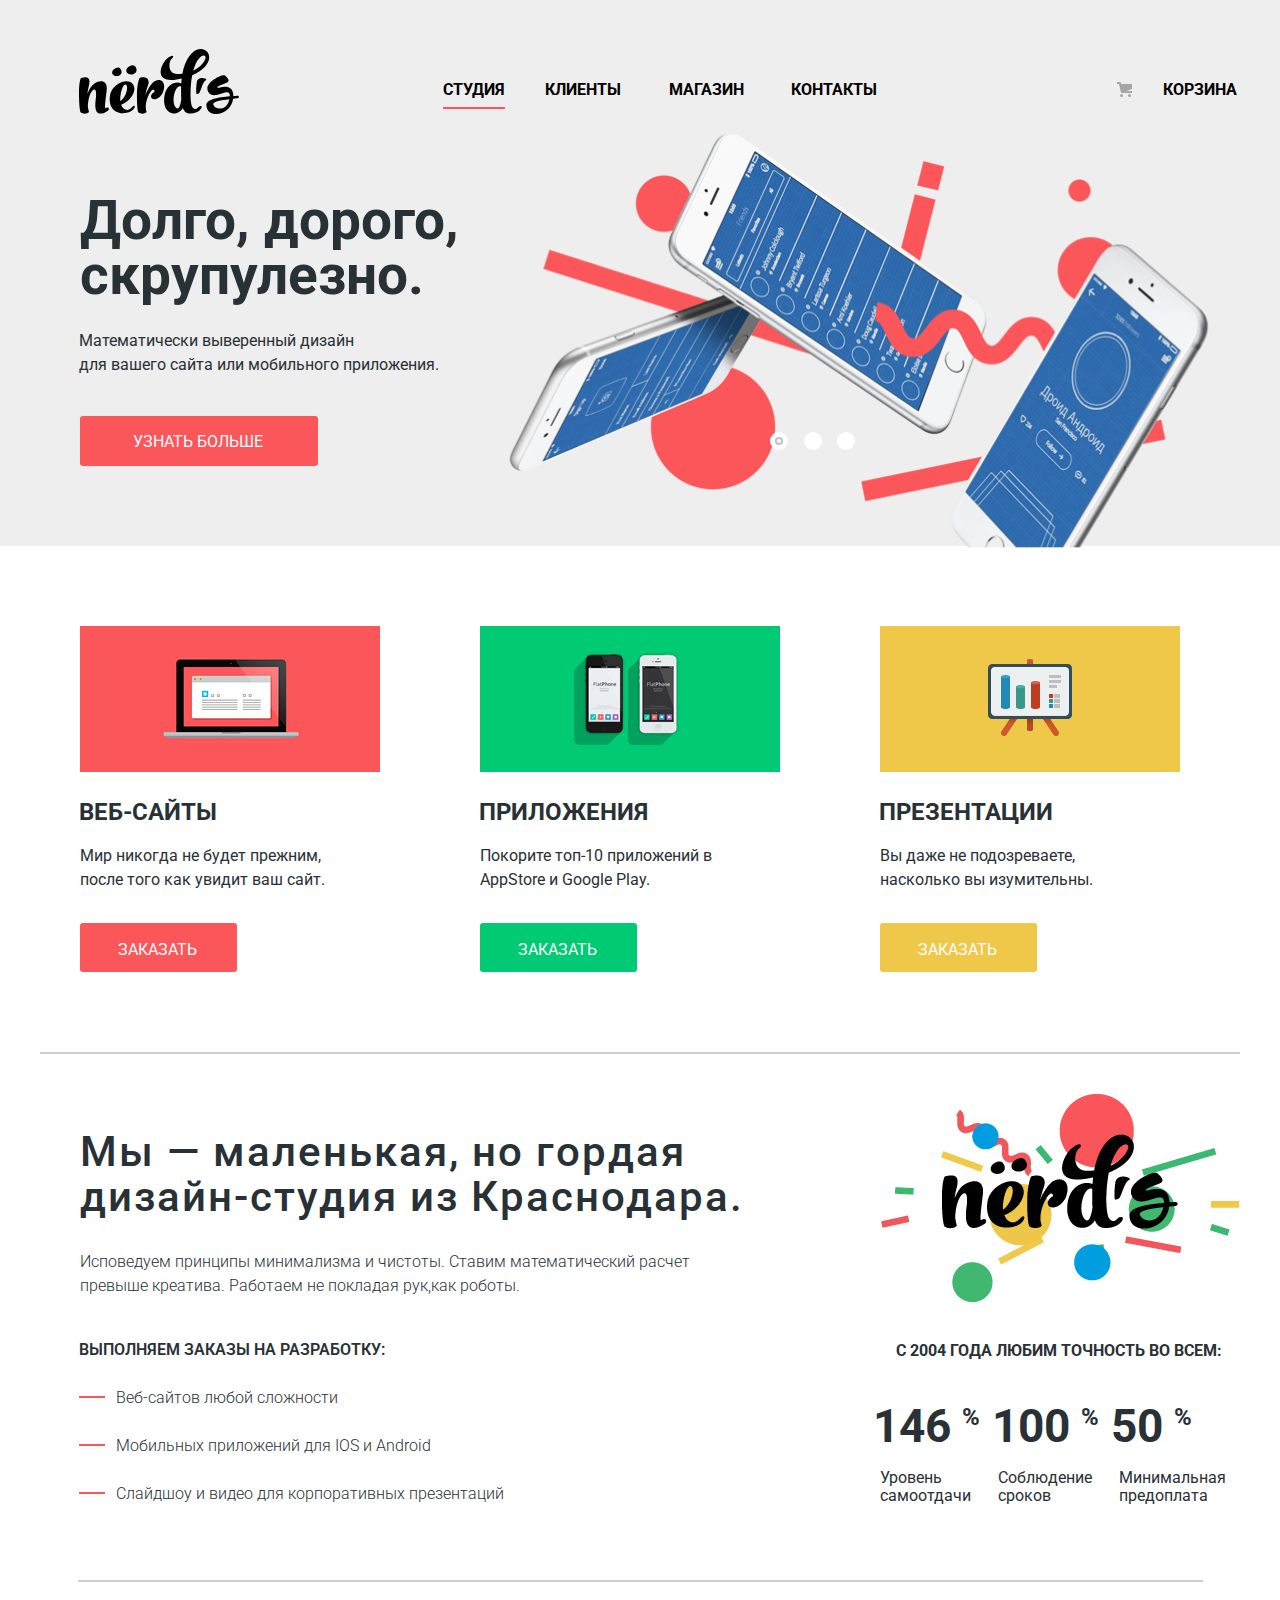
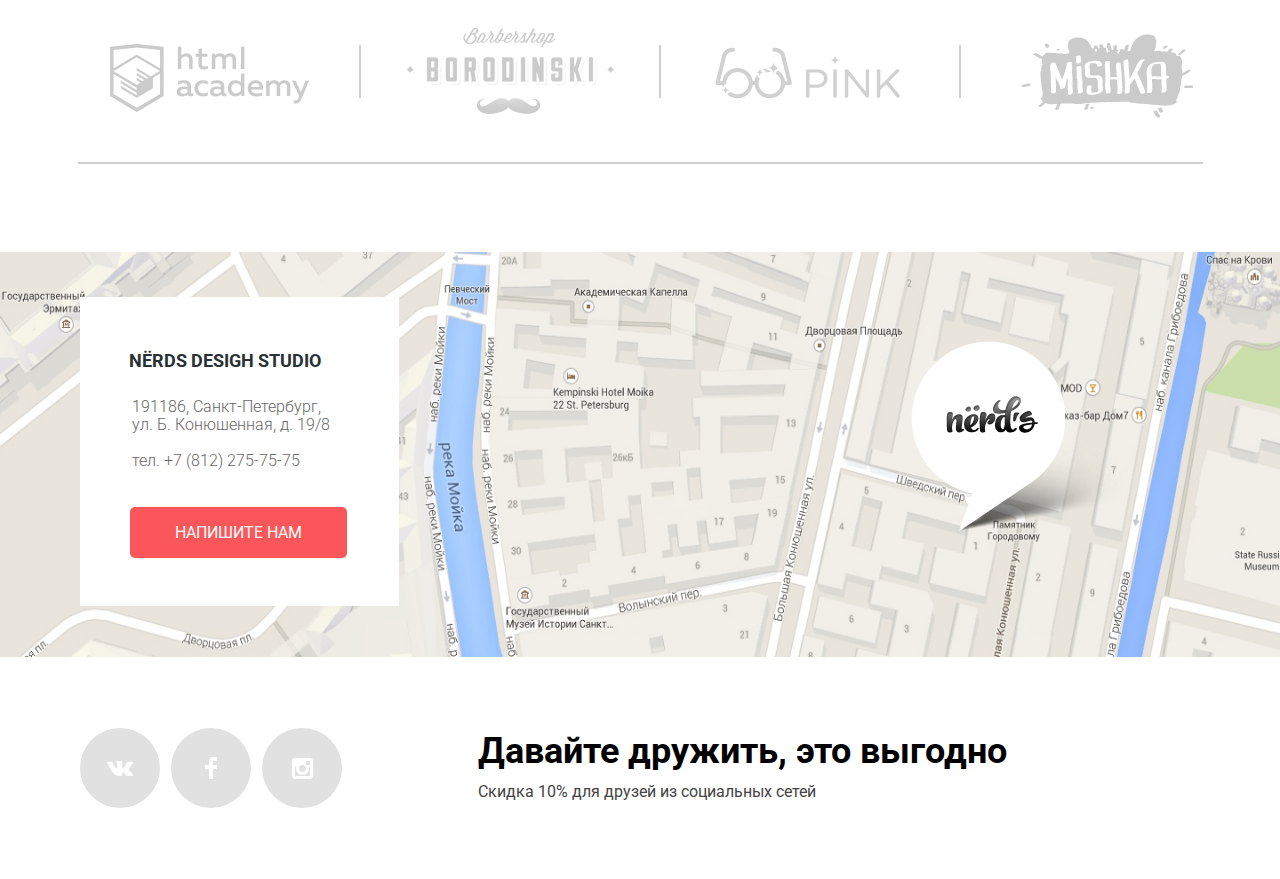
==== commit 51d03e13: "Правки после первой проверки" ====
--- a/index.html
+++ b/index.html
@@ -6,7 +6,7 @@
   <title>Дизайн-студия"Нёрдс"</title>
   <link href="https://fonts.googleapis.com/css?family=Roboto:400,500,700" rel="stylesheet">
   <link href="css/normalize.css" rel="stylesheet">
-  <link href="css/main.css" rel="stylesheet">
+  <link href="css/main.min.css" rel="stylesheet">
 </head>
 
 <body>
@@ -35,38 +35,29 @@
         </ul>
       </nav>
     </div>
-
-
-
-
-
     <section class="slide-column-image">
       <ul class="slider-pagination">
         <li class="switcher">
-          <input class="slider-input-radio visually-hidden" type="radio" id="slider-1" name="slide-page-1" checked>
+          <input class="slider-input-radio visually-hidden" type="radio" id="slider-1" name="slide-page" value="phone" checked>
           <label tabindex="0" for="slider-1">
             <span class="visually-hidden">слайд 1</span>
           </label>
         </li>
         <li class="switcher">
-          <input class="slider-input-radio visually-hidden" type="radio" id="slider-2" name="slide-page-2">
+          <input class="slider-input-radio visually-hidden" type="radio" id="slider-2" value="computer" name="slide-page">
           <label tabindex="0" for="slider-2">
             <span class="visually-hidden">слайд 2</span>
           </label>
         </li>
         <li class="switcher">
-          <input class="slider-input-radio visually-hidden" type="radio" id="slider-3" name="slide-page-3">
+          <input class="slider-input-radio visually-hidden" type="radio" id="slider-3" value="tablet" name="slide-page">
           <label tabindex="0" for="slider-3">
             <span class="visually-hidden">слайд 3</span>
           </label>
         </li>
       </ul>
-
-
-
-
       <ul class="slider">
-        <li class="slide    slide-active ">
+        <li class="slide slide-active">
           <div class="slide-column content-1">
             <h2>Долго, дорого, скрупулезно.</h2>
             <p>Математически выверенный дизайн
@@ -75,7 +66,7 @@
           </div>
           <img class="slide-image image-1" src="img/nerds-index-slide1.png" width="698" height="416" alt="Изображение мобильных телефонов">
         </li>
-        <li class="slide    slide-active">
+        <li class="slide">
           <div class="slide-column content-2">
             <h2>Любим математику как никто другой</h2>
             <p>Никакого креатива, только математические формулы
@@ -91,9 +82,9 @@
               <br>Ближе к полуночи работа только начинается.</p>
             <a href="to-know-more.html">Узнать больше</a>
           </div>
-        </li>
-      </ul>
-
+          <img class="slide-image image-3" src="img/nerds-index-slide3.png" width="698" height="416" alt="Изображение планшета">
+        </li>
+      </ul>
     </section>
   </header>
   <main class="container">
@@ -104,22 +95,19 @@
         <li class="project-item web">
           <img src="img/illustration-1.jpg" width="300" height="146" alt="Веб-сайты">
           <h3>Веб-сайты</h3>
-          <p>Мир никогда не будет прежним,
-            <br>после того как увидит ваш сайт.</p>
+          <p>Мир никогда не будет прежним,<br>после того как увидит ваш сайт.</p>
           <a href="#">Заказать</a>
         </li>
         <li class="project-item apps">
           <img src="img/illustration-2.jpg" width="300" height="146" alt="Приложения">
           <h3>Приложения</h3>
-          <p>Покорите топ-10 приложений в
-            <br> AppStore и Google Play.</p>
+          <p>Покорите топ-10 приложений в<br> AppStore и Google Play.</p>
           <a href="#">Заказать</a>
         </li>
         <li class="project-item presentation">
           <img src="img/illustration-3.jpg" width="300" height="146" alt="Презентации">
           <h3>Презентации</h3>
-          <p>Вы даже не подозреваете,
-            <br>насколько вы изумительны.</p>
+          <p>Вы даже не подозреваете,<br>насколько вы изумительны.</p>
           <a href="#">Заказать</a>
         </li>
       </ul>
@@ -127,8 +115,7 @@
     <div class="middle-colums">
       <div class="about-us">
         <h2>Мы &mdash; маленькая, но гордая дизайн-студия из Краснодара.</h2>
-        <p>Исповедуем принципы минимализма и чистоты. Ставим математический расчет
-          <br>превыше креатива. Работаем не покладая рук,как роботы.</p>
+        <p>Исповедуем принципы минимализма и чистоты. Ставим математический расчет<br>превыше креатива. Работаем не покладая рук,как роботы.</p>
         <h3>Выполняем заказы на разработку:</h3>
         <ul class="order-list">
           <li class="order-item">Веб-сайтов любой сложности</li>
@@ -189,15 +176,14 @@
       </ul>
     </section>
     <section class="contacts">
-      <img class="map" src="img/map.jpg" alt="Карта c указанием адреса компании" width="1440" height="415">
-      <img class="marker-map" width="367" height="190" src="img/map-marker.png" alt="Отметка адреса компании на карте">
+      <iframe class="map" src="https://www.google.com/maps/embed?pb=!1m18!1m12!1m3!1d1998.6037875263269!2d30.320858716445994!3d59.93871647734645!2m3!1f0!2f0!3f0!3m2!1i1024!2i768!4f13.1!3m3!1m2!1s0x4696310fca145cc1%3A0x42b32648d8238007!2z0JHQvtC70YzRiNCw0Y8g0JrQvtC90Y7RiNC10L3QvdCw0Y8g0YPQuy4sIDE5LzgsINCh0LDQvdC60YIt0J_QtdGC0LXRgNCx0YPRgNCzLCAxOTExODY!5e0!3m2!1sru!2sru!4v1537277703141" width="1400" height="415" frameborder="0" style="border:0" allowfullscreen></iframe>
       <div class="write-us">
         <h3>Nёrds desigh studio</h3>
         <p>191186, Санкт-Петербург,
           <br>ул. Б. Конюшенная, д. 19/8
           <br>
           <br>тел. +7 (812) 275-75-75</p>
-        <a class="write-us-button" href="#">Напишите нам</a>
+        <a class="write-us-button" href="contacts-us.html">Напишите нам</a>
       </div>
     </section>
   </main>
--- a/css/main.min.css
+++ b/css/main.min.css
@@ -0,0 +1 @@
+body{width:100%;margin:0;padding:0;font-family:'Roboto','Arial',sans-serif;font-size:16px;line-height:24px;font-weight:700;color:#283136;background-color:#ffffff;background-position:top center;background-repeat:no-repeat;position:absolute}a{text-decoration:none}.visually-hidden{position:absolute;clip:rect(0 0 0 0);width:1px;height:1px;margin:-1px}.main-menu{width:100%;background-color:#eeeeee;margin-bottom:36px}.main-menu-container{width:1200px;margin:0 auto}.main-header-logo{width:160px;height:130px;opacity:1;cursor:pointer}.main-header-logo:hover{opacity:0.8}.main-header-logo:active{opacity:0.3}.main-header-logo img{top:49px;position:relative;left:39px}.examples-list{width:1200px;margin:0 auto}.main-navigation{font-size:16px;line-height:36px;color:#283136;text-transform:uppercase;background-color:#eeeeee;display:flex;align-items:center;flex-direction:column;margin:0}.site-navigation{width:800px;list-style:none;padding:0;margin:0;margin-left:auto;display:flex;justify-content:space-between}.bucket{margin-right:3px;margin-left:25px}.bucket::before{content:url('../img/cart-icon.svg');position:relative;top:7px;top:2px;right:27px;margin-left:194px}.site-navigation a{color:#000000;font-size:16px;display:inline-block;vertical-align:top;line-height:35px;border-bottom:solid 2px transparent}.studio{margin-right:-8px;margin-left:3px}.site-navigation a:hover{color:#fb565a}.site-navigation a:active{opacity:0.3;color:#000000}.site-navigation-item.active a{border-bottom:2px solid #fb565a}.slider{margin:0 auto;padding:0;list-style:none;width:1120px}.slide{display:none;position:relative;min-height:437px}.slide.slide-active{display:flex}.slide-column h2{font-family:'Roboto','Arial',sans-serif;font-weight:bold;font-size:55px;line-height:55px;padding-top:84px;padding-bottom:10px;margin:0}.content-1 h2{width:400px}.content-2 h2{width:548px}.content-3 h2{width:409px}.slide p{margin:16px 36px 53px -1px;font-weight:400}.slide a{text-transform:uppercase;color:#ffffff;font-weight:lighter;background-color:#fb565a;width:240px;height:50px;padding-left:53px;padding-right:55px;padding-top:16px;padding-bottom:15px;border-radius:3px}.slide a:hover{background-color:#e74246}.slide a:active{background-color:#d7373b;box-shadow:inset 0 4px 1px 0 #c13135;color:rgba(255,255,255,0.3)}.slide-image{position:relative}.slide-image.image-1{bottom:-14px;right:-27px;transform:scale(1.09,1.04)}.slide-image.image-2{bottom:-13px;right:120px;transform:scale(1.09,1.04)}.slide-image.image-3{bottom:-13px;right:-21px;transform:scale(1.09,1.04)}.slider-pagination{width:71px;list-style:none;display:-webkit-box;display:-ms-flexbox;display:flex;justify-content:space-between;position:absolute;top:423px;left:737px;z-index:2}.switcher label{display:block;cursor:pointer}.slider-input-radio + label::before{content:'';display:block;width:4px;height:4px;background-position:center;border-radius:50%;background-color:white;box-shadow:0 0 0 2px white,0 0 0 7px white}.slider-input-radio:checked + label::before{box-shadow:0 0 0 2px #c1c1c1,0 0 0 7px white}.slider-input-radio:checked:active + label::before{}.slider-input-radio:active + label::before{}.projects{min-height:426px;margin-top:80px}.projects-list{list-style:none;display:flex;justify-content:space-between;width:1200px;margin:0 auto;padding:0;border-bottom:2px solid #d0cece}.project-item{width:300px;min-height:350px;margin-bottom:76px}.project-item.web{padding-left:40px}.project-item.presentation{padding-right:60px}.project-item h3{font-size:24px;line-height:30px;text-transform:uppercase;font-weight:bold;margin:18px -1px 15px}.project-item p{font-weight:400;margin:17px 0 46px}.project-list li{background-color:#ffffff;font-size:16px;line-height:20px;padding-left:45px;padding-right:45px;padding-top:19px;padding-bottom:19px;text-transform:uppercase;color:#ffffff;width:160px;height:50px}.project-item a{font-size:16px;font-weight:lighter;line-height:20px;padding-left:38px;padding-right:40px;padding-top:17px;padding-bottom:13px;border-radius:3px;text-transform:uppercase;color:#ffffff;width:160px;height:50px}.apps a{background-color:#00ca74}.apps a:hover{background-color:#00bc6c}.apps a:active{background-color:#00aa62;box-shadow:inset 0 4px 1px 0 #009958;color:rgba(255,255,255,0.3)}.presentation a{background-color:#efc84a}.presentation a:hover{background-color:#eab534}.presentation a:active{background-color:#e5a722;box-shadow:inset 0 4px 1px 0 #ce961f;color:rgba(255,255,255,0.3)}.web  a{background-color:#fb565a}.web  a:hover{background-color:#e74246}.web  a:active{background-color:#d7373b;box-shadow:inset 0 4px 1px 0 #c13135;color:rgba(255,255,255,0.3)}.middle-colums{display:flex;width:1200px;margin:0 auto}.about-us{width:800px;font-family:'Roboto','Arial',serif;font-weight:300;margin-left:20px}.statistics-list{width:380px;margin-top:40px}.about-us h2{line-height:45px;font-size:42px;padding:75px 86px 15px 20px;margin:0;font-weight:500;letter-spacing:2px}.about-us p{padding:0 20px;margin:1em 0 2.5em}.about-us h3{font-family:'Roboto','Arial',serif;font-weight:600;font-size:16px;text-transform:uppercase;margin:10px 0 24px;padding:0 9px 0 19px}.order-list{list-style:none}.order-item{margin-bottom:24px;margin-left:-27px;margin-top:10px}.order-item::before{content:'';background-color:#fb565a;width:26px;height:2px;margin-right:17px;display:inline-block;vertical-align:middle;position:relative;top:-2px;left:6px}.statistics-list img{margin:0 6px 10px 20px}.statistics-list h3{font-size:16px;line-height:24px;text-transform:uppercase;margin:20px 0 40px;padding:0 0 0 36px}.statistics-list table{border-collapse:collapse;margin-left:7px}.top{margin:0}.top td{font-size:46px;line-height:46px;text-transform:uppercase;text-align:center;padding:0}.top span{font-size:24px;position:relative;top:-17px}.top td:last-child{position:relative;left:-22px}.bottom th{font-size:16px;line-height:18px;padding-top:12px;font-weight:400;padding-left:13px;padding-right:14px;text-align:left}.examples-items{list-style:none;opacity:1;display:flex;padding:0;justify-content:space-between;margin:0;border-top:2px solid #d0cece;border-bottom:2px solid #d0cece}.examples-items li::after{content:'';display:block;height:53px;width:2px;background-color:#d0cece;position:absolute;right:-58px;top:63px}.examples-items li:last-child::after{display:none}.examples-items li{position:relative;width:225px;height:180px}.examples-items a{display:inline-block;vertical-align:top;opacity:0.2}.examples-items a:hover{opacity:1}.examples-items a:active{opacity:0.1}.examples{width:1125px;padding:0;margin:50px auto 4px}.contacts{width:100%;min-height:415px;position:relative;margin-top:80px;margin-bottom:40px;background-image:url('../img/map-marker.png'),url('../img/map.jpg');background-position:775px 97px,center;background-repeat:no-repeat,no-repeat;background-size:auto,100% 96%}.contacts-map{width:1440px;height:415px;opacity:1;cursor:pointer}.map{width:100%}.write-us h3{font-size:18px;line-height:30px;text-transform:uppercase;padding-left:49px;padding-top:31px}.marker-map{position:absolute;top:166px;right:calc(50% - 350px)}.write-us p{font-size:16px;line-height:18px;color:#666666;text-align:left;padding-left:52px;padding-top:4px;font-weight:300}.write-us{width:319px;height:309px;background-color:#ffffff;position:absolute;left:calc(50% - 560px);top:53px}.write-us a{background-color:#fb565a;width:auto;height:50px;font-size:16px;line-height:18px;font-weight:400;color:#ffffff;text-align:center;position:relative;padding:16px 45px;text-transform:uppercase;left:50px;top:35px;border-radius:5px}.write-us a:hover{background-color:#e74246}.write-us a:active{background-color:#d7373b;box-shadow:inset 0 4px 1px 0 #c13135;color:rgba(255,255,255,0.3)}.main-footer{width:1200px;margin:0 auto;background-color:#ffffff;display:flex;margin-bottom:55px}.social-list{list-style:none;display:flex;margin-top:22px}.social{width:80px;height:80px;border-radius:80px;background-color:#e1e1e1;display:flex;justify-content:center;margin-right:11px}.social img{margin:auto}.social-button a:hover{background-color:#e74246}.social-button a:active{background-color:#d7373b;box-shadow:inset 0 4px 1px 0 #c13135;color:rgba(255,255,255,0.3)}.social:active img{opacity:0.3}.friendship{width:940px;background-color:#ffffff;margin-left:103px;margin-top:4px}.friendship h2{font-size:36px;line-height:36px;color:#000000;text-align:left;margin:23px 6px 12px 22px}.friendship p{font-size:16px;line-height:22px;font-weight:400;color:#444444;text-align:left;margin:8px 0 0 22px}.modal-write-us{display:none;width:960px;padding-top:92px;margin-top:-330px;margin-left:-480px;min-height:501px;text-transform:none;position:fixed;left:50%;top:50%;background-color:white;box-shadow:0 10px 67px -1px}@keyframes open{0%{transform:translateY(-2000px)}70%{transform:translateY(-60px)}80%{transform:translateY(-30px)}90%{transform:translateY(-10px)}100%{transform:translateY(0)}}.modal-show{display:block;-webkit-animation:open 0.6s;animation:open 0.6s}@keyframes shake{0%,100%{transform:translateX(0)}10%,30%,50%,70%,90%{transform:translateX(-10px)}20%,40%,60%,80%{transform:translateX(10px)}}.modal-error{animation:shake 0.6s}.modal-write-us h2{font-size:45px;line-height:45px;color:#000000;text-align:left;padding-left:97px;font-weight:500;margin-top:-23px;margin-bottom:0}.modal-write-us .row-1{justify-content:space-between;margin-bottom:47px}.modal-form .row-1,.modal-form .row-2{display:flex;justify-content:space-between}.modal-form input{width:360px;height:50px;outline:0}.button{font-size:16px;line-height:18px;text-transform:uppercase;color:#ffffff;background-color:#fb565a;padding:16px 80px 16px 80px;width:260px;text-align:center;margin-left:97px;margin-top:40px;border-radius:4px;border-style:none}.modal-close{border:0 solid transparent;width:55px;height:55px;font-size:0;background-color:transparent;cursor:pointer;position:absolute;top:62px;right:74px;opacity:0.5}.modal-close:hover{opacity:1}.modal-close:active{border:0 solid transparent;opacity:0.1;outline-style:none}.button:hover{background-color:#e74246}.button:active{background-color:#d7373b;box-shadow:inset 0 4px 1px 0 #c13135;color:rgba(255,255,255,0.3);outline-style:none}button,input{overflow:visible}.write-item{margin:38px 0 0 98px;width:360px}.write-item:nth-child(2){padding:0;margin-left:29px;margin-right:102px;margin-bottom:0}.row-2 p{margin-top:-17px}.modal-form input,.modal-form textarea{box-sizing:border-box;padding:18px 17px;font-weight:400;font-size:16px;line-height:18px;color:#444444;border:2px solid rgba(68,68,68,0.3);border-radius:3px;margin-top:7px}.modal-form input:hover,.modal-form textarea:hover{border:2px solid rgba(68,68,68,0.5)}.modal-form input:focus,.modal-form textarea:focus{border:2px solid rgba(68,68,68,1)}.modal-form input:invalid,.modal-form textarea:invalid{border:2px solid #e74246;color:#e74246}.modal-form textarea{outline:transparent;width:760px;min-height:117px;padding-top:10px;padding-left:14px}.title{width:auto;background-color:#eeeeee;text-align:center;margin-bottom:117px;padding:117px 358px 117px 358px}.main-title{font-size:55px;line-height:55px;letter-spacing:-3px;text-align:center;color:#000000;font-weight:500;padding-top:47px;padding-left:97px;padding-right:63px;padding-bottom:109px}.filter-title{font-size:18px;line-height:30px;color:#000000;text-transform:uppercase;padding:16px 0 2px 17px;margin-top:0}.sort{list-style:none}.sort li{font-size:16px;line-height:20px;color:#283136;text-transform:uppercase;display:inline-block;vertical-align:top;margin:0 9px;padding:0 13px}.sort-wrapper{display:flex;align-items:center;margin:-33px 69px;justify-content:space-between}.filters{width:1200px;margin:0 auto 4px;display:flex;justify-content:space-between}.filter-option-list{list-style:none;position:relative;margin:17px auto}.filter-option{line-height:35px;font-size:16px;padding-right:5px;margin-top:6px;font-weight:400}.sort-option-list{font-size:14px;line-height:18px;text-transform:uppercase;list-style:none;display:flex;margin-right:25px;margin-bottom:-30px;font-weight:300}.right-column{width:820px}.left-column{padding-left:12px}.pagination-list{width:443px;margin:0 auto;padding-left:60px;white-space:nowrap;list-style:none;margin-top:36px;margin-left:0;margin-bottom:-18px}.pagination-item{padding-right:20px;padding-left:20px;padding-top:13px;padding-bottom:13px;margin-right:8px;background-color:#eeeeee;display:inline-block;vertical-align:top;text-align:center;border-radius:3px;color:rgba(0,0,0,1)}.pagination-item.active{background-color:transparent;border:4px solid #eeeeee;padding:9px 16px}.pagination-item:hover{background-color:#dfdfdf}.pagination-item:active{background-color:#d5d5d5;box-shadow:inset 0 4px 1px 0 #bfbfbf}.pagination-item:active a{color:rgba(0,0,0,0.3)}.next-page{padding:13px 57px}.pagination-item.next-page:hover{padding:9px 73px}.pagination-item a{text-decoration:none;font-size:16px;line-height:18px;color:rgba(0,0,0,1);text-transform:uppercase;text-align:center;vertical-align:middle}.filter{width:260px}.sort{width:auto;position:relative;display:flex}.catalog-list{list-style:none;flex-wrap:wrap;justify-content:space-between;align-items:flex-start;padding:0;margin:73px auto 0 60px;display:flex}.catalog-item{position:relative;width:360px;min-height:577px;flex-direction:column;margin-bottom:18px}.filter fieldset{border:none}.filter .button{margin:0;margin-top:0;margin-left:0;margin-left:28px;background-color:#eeeeee;color:#000000;font-size:16px;line-height:18px;font-weight:500;margin-top:-4px}.filter .button:hover{background-color:#dfdfdf}.filter .button:active{background-color:#d5d5d5;box-shadow:inset 0 4px 1px 0 #bfbfbf;color:rgba(0,0,0,0.3)}.start-price{width:80px}.filter-input-radio+label::before{content:'';position:absolute;top:-6px;left:-36px;width:30px;height:30px;background-image:url('../img/radio-off.svg');background-repeat:no-repeat;background-position:left center;opacity:0.4}.filter-input-radio+label:hover::before{opacity:1}.filter-input-radio:active+label::before{opacity:0.4;color:#283136}.filter-input-radio:disabled+label{opacity:0.1;pointer-events:none}.filter-input-radio:checked+label::before{background-image:url('../img/radio-on.svg')}.filter-option-list label{position:relative;top:-16px;right:-12px;cursor:pointer}.filter-input-radio:focus+label{outline:1px solid blue}.filter-input-checkbox:focus+label{outline:1px solid blue}.filter-input-checkbox+label::before{content:'';position:absolute;top:-6px;left:-36px;width:30px;height:30px;background-image:url('../img/checkbox-off.svg');background-repeat:no-repeat;background-position:left center;opacity:0.4}.filter-input-checkbox+label:hover::before{opacity:1}.filter-input-checkbox+label:active{opacity:0.2}.filter-input-checkbox:checked+label::before{background-image:url('../img/checkbox-on.svg')}.sort-option-list li{line-height:35px;font-size:16px;padding-right:16px;font-weight:500}.grid{margin-top:120px;margin-left:-1px}.sort-option a{color:#000000;margin-left:13px;margin-right:0;font-size:14px;line-height:18px;opacity:0.3}.sort-option a:hover{opacity:0.6}.sort-option a:active,.sort-option.active a{opacity:1}.range-filter{width:260px;height:80px;background-color:#eeeeee;position:relative;top:42px;left:14px}.range-controls{position:relative;height:5px;padding-top:38px}.range-controls .scale{width:219px;background:#d7dcde;margin:0 auto}.range-controls .bar{width:65%;height:2px;background:#00ca74}.range-controls .toggle-min{left:18px}.range-controls .toggle{position:absolute;top:30px;left:17px;width:20px;height:20px;padding:0;border:8px solid #fff;background-color:#ababab;-webkit-box-shadow:0 2px 1px 0 #cfcfcf;box-shadow:0 2px 1px 0 #cfcfcf;border-radius:50%;cursor:pointer}.range-controls .toggle-max{left:159px}.price-controls{font-weight:300;position:relative;padding-right:0;font-size:16px;text-transform:uppercase;top:47px}.price-controls .min-price{margin-left:3px}.price-controls .max-price{margin-left:31px}.min-controls-window{margin-left:3px}.max-controls-window{margin-left:3px}.price-controls input{width:80px;height:40px;text-align:center;color:#283136;border:0;border-radius:3px;background:0 0;background-color:#eeeeee}.features{margin-top:-24px;margin-left:1px}.modificate{margin-left:-26px;padding-top:45px}.sort-button{position:relative;border:none;opacity:0.3}.sort-button:hover{opacity:0.6}.sort-button-active,.sort-button:active{opacity:1}.sort-item{position:relative}.up{left:67px;top:34px}.down{left:38px;top:10px}.catalog-item::before{content:url('../img/browser.svg');position:relative;top:7px;opacity:0.5}.catalog-item:hover::before{opacity:1}.description-catalog{display:none;position:absolute;left:0;bottom:7px;right:0;min-height:221px;background-color:#eeeeee;padding:6px}.catalog-item:hover .description-catalog{display:block;z-index:1}.description-catalog h2{font-size:18px;line-height:30px;text-align:center;text-transform:uppercase;margin-top:22px}.description-catalog p{font-size:16px;line-height:18px;text-align:center;color:#666666;padding:0 70px;font-weight:400;margin-bottom:42px;margin-top:11px}.description-catalog a{font-size:16px;line-height:18px;font-weight:400;padding-left:61px;padding-right:61px;padding-top:16px;padding-bottom:16px;border-radius:4px;text-transform:uppercase;color:#ffffff;background-color:#fb565a;margin-left:75px;position:relative}.description-catalog a:hover{background-color:#e74246}.description-catalog a:active{background-color:#d7373b;box-shadow:inset 0 4px 1px 0 #c13135}.sort-button-arrows{list-style:none;margin-left:-282px}.modal-map iframe{position:relative;z-index:2;border:none}.modal-map p{position:absolute;top:0;left:0;z-index:1;margin:0}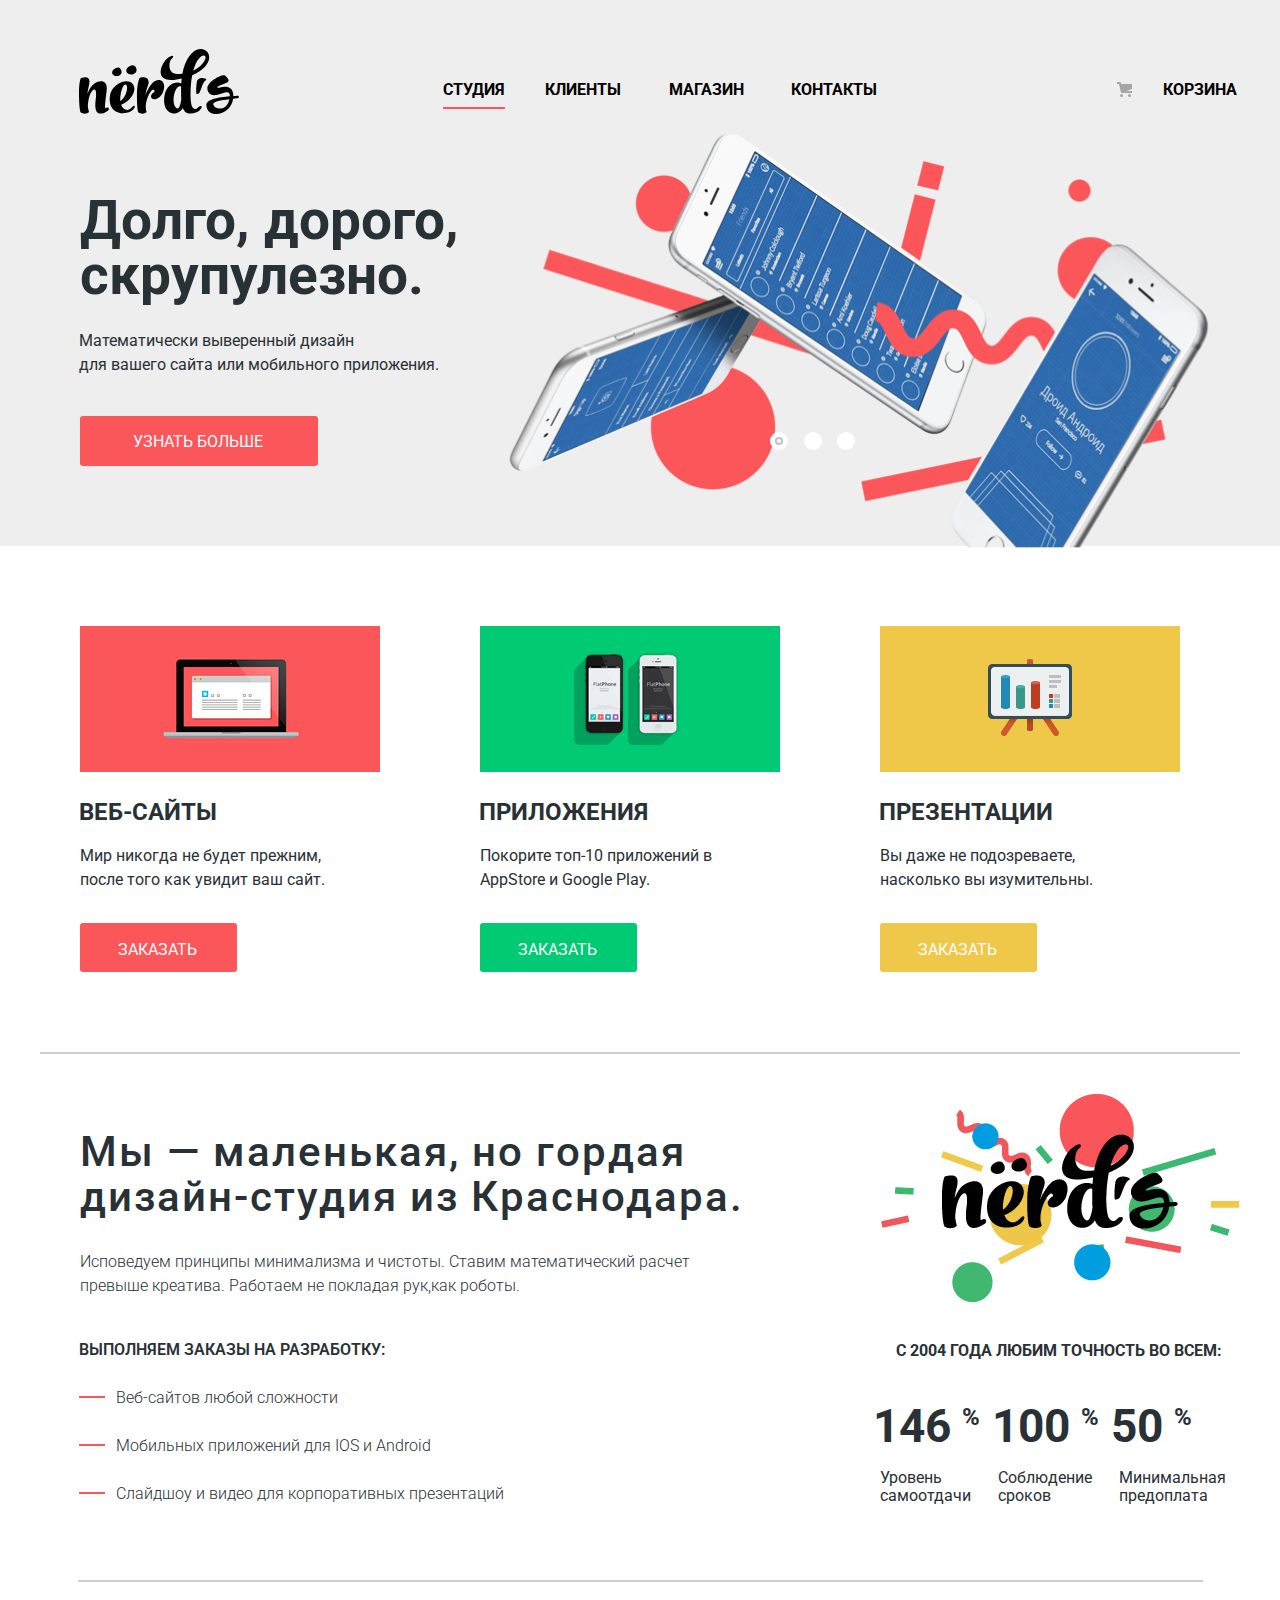
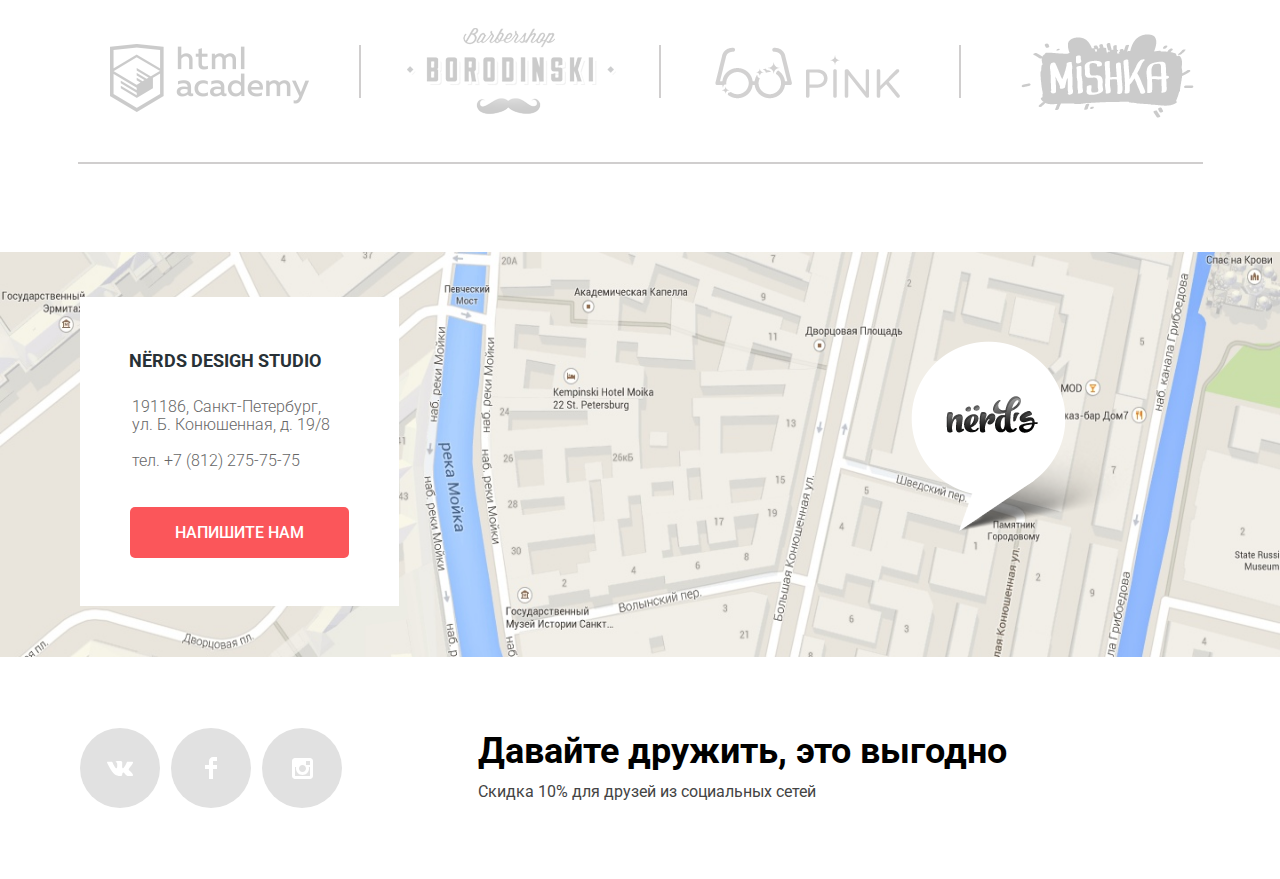
==== commit 9cf467d8: "На проверку" ====
--- a/index.html
+++ b/index.html
@@ -12,7 +12,7 @@
 <body>
   <header class="main-menu">
     <div class="main-menu-container">
-      <a class="main-header-logo">
+      <a class="main-header-logo" href="index.html">
         <img src="img/nerds-logo.svg" width="160" height="65" alt="Логотип дизайн-студии Нёрдс">
       </a>
       <nav aria-label="Содержимое" class="main-navigation">
@@ -38,7 +38,7 @@
     <section class="slide-column-image">
       <ul class="slider-pagination">
         <li class="switcher">
-          <input class="slider-input-radio visually-hidden" type="radio" id="slider-1" name="slide-page" value="phone" checked>
+          <input class="slider-input-radio visually-hidden" type="radio" id="slider-1" value="phone" name="slide-page"  checked>
           <label tabindex="0" for="slider-1">
             <span class="visually-hidden">слайд 1</span>
           </label>
@@ -176,7 +176,7 @@
       </ul>
     </section>
     <section class="contacts">
-      <iframe class="map" src="https://www.google.com/maps/embed?pb=!1m18!1m12!1m3!1d1998.6037875263269!2d30.320858716445994!3d59.93871647734645!2m3!1f0!2f0!3f0!3m2!1i1024!2i768!4f13.1!3m3!1m2!1s0x4696310fca145cc1%3A0x42b32648d8238007!2z0JHQvtC70YzRiNCw0Y8g0JrQvtC90Y7RiNC10L3QvdCw0Y8g0YPQuy4sIDE5LzgsINCh0LDQvdC60YIt0J_QtdGC0LXRgNCx0YPRgNCzLCAxOTExODY!5e0!3m2!1sru!2sru!4v1537277703141" width="1400" height="415" frameborder="0" style="border:0" allowfullscreen></iframe>
+      <iframe class="map" src="https://www.google.com/maps/embed?pb=!1m18!1m12!1m3!1d1998.6037875263269!2d30.320858716445994!3d59.93871647734645!2m3!1f0!2f0!3f0!3m2!1i1024!2i768!4f13.1!3m3!1m2!1s0x4696310fca145cc1%3A0x42b32648d8238007!2z0JHQvtC70YzRiNCw0Y8g0JrQvtC90Y7RiNC10L3QvdCw0Y8g0YPQuy4sIDE5LzgsINCh0LDQvdC60YIt0J_QtdGC0LXRgNCx0YPRgNCzLCAxOTExODY!5e0!3m2!1sru!2sru!4v1537277703141" width="1400" height="415" allowfullscreen></iframe>
       <div class="write-us">
         <h3>Nёrds desigh studio</h3>
         <p>191186, Санкт-Петербург,
--- a/css/main.min.css
+++ b/css/main.min.css
@@ -1 +1 @@
-body{width:100%;margin:0;padding:0;font-family:'Roboto','Arial',sans-serif;font-size:16px;line-height:24px;font-weight:700;color:#283136;background-color:#ffffff;background-position:top center;background-repeat:no-repeat;position:absolute}a{text-decoration:none}.visually-hidden{position:absolute;clip:rect(0 0 0 0);width:1px;height:1px;margin:-1px}.main-menu{width:100%;background-color:#eeeeee;margin-bottom:36px}.main-menu-container{width:1200px;margin:0 auto}.main-header-logo{width:160px;height:130px;opacity:1;cursor:pointer}.main-header-logo:hover{opacity:0.8}.main-header-logo:active{opacity:0.3}.main-header-logo img{top:49px;position:relative;left:39px}.examples-list{width:1200px;margin:0 auto}.main-navigation{font-size:16px;line-height:36px;color:#283136;text-transform:uppercase;background-color:#eeeeee;display:flex;align-items:center;flex-direction:column;margin:0}.site-navigation{width:800px;list-style:none;padding:0;margin:0;margin-left:auto;display:flex;justify-content:space-between}.bucket{margin-right:3px;margin-left:25px}.bucket::before{content:url('../img/cart-icon.svg');position:relative;top:7px;top:2px;right:27px;margin-left:194px}.site-navigation a{color:#000000;font-size:16px;display:inline-block;vertical-align:top;line-height:35px;border-bottom:solid 2px transparent}.studio{margin-right:-8px;margin-left:3px}.site-navigation a:hover{color:#fb565a}.site-navigation a:active{opacity:0.3;color:#000000}.site-navigation-item.active a{border-bottom:2px solid #fb565a}.slider{margin:0 auto;padding:0;list-style:none;width:1120px}.slide{display:none;position:relative;min-height:437px}.slide.slide-active{display:flex}.slide-column h2{font-family:'Roboto','Arial',sans-serif;font-weight:bold;font-size:55px;line-height:55px;padding-top:84px;padding-bottom:10px;margin:0}.content-1 h2{width:400px}.content-2 h2{width:548px}.content-3 h2{width:409px}.slide p{margin:16px 36px 53px -1px;font-weight:400}.slide a{text-transform:uppercase;color:#ffffff;font-weight:lighter;background-color:#fb565a;width:240px;height:50px;padding-left:53px;padding-right:55px;padding-top:16px;padding-bottom:15px;border-radius:3px}.slide a:hover{background-color:#e74246}.slide a:active{background-color:#d7373b;box-shadow:inset 0 4px 1px 0 #c13135;color:rgba(255,255,255,0.3)}.slide-image{position:relative}.slide-image.image-1{bottom:-14px;right:-27px;transform:scale(1.09,1.04)}.slide-image.image-2{bottom:-13px;right:120px;transform:scale(1.09,1.04)}.slide-image.image-3{bottom:-13px;right:-21px;transform:scale(1.09,1.04)}.slider-pagination{width:71px;list-style:none;display:-webkit-box;display:-ms-flexbox;display:flex;justify-content:space-between;position:absolute;top:423px;left:737px;z-index:2}.switcher label{display:block;cursor:pointer}.slider-input-radio + label::before{content:'';display:block;width:4px;height:4px;background-position:center;border-radius:50%;background-color:white;box-shadow:0 0 0 2px white,0 0 0 7px white}.slider-input-radio:checked + label::before{box-shadow:0 0 0 2px #c1c1c1,0 0 0 7px white}.slider-input-radio:checked:active + label::before{}.slider-input-radio:active + label::before{}.projects{min-height:426px;margin-top:80px}.projects-list{list-style:none;display:flex;justify-content:space-between;width:1200px;margin:0 auto;padding:0;border-bottom:2px solid #d0cece}.project-item{width:300px;min-height:350px;margin-bottom:76px}.project-item.web{padding-left:40px}.project-item.presentation{padding-right:60px}.project-item h3{font-size:24px;line-height:30px;text-transform:uppercase;font-weight:bold;margin:18px -1px 15px}.project-item p{font-weight:400;margin:17px 0 46px}.project-list li{background-color:#ffffff;font-size:16px;line-height:20px;padding-left:45px;padding-right:45px;padding-top:19px;padding-bottom:19px;text-transform:uppercase;color:#ffffff;width:160px;height:50px}.project-item a{font-size:16px;font-weight:lighter;line-height:20px;padding-left:38px;padding-right:40px;padding-top:17px;padding-bottom:13px;border-radius:3px;text-transform:uppercase;color:#ffffff;width:160px;height:50px}.apps a{background-color:#00ca74}.apps a:hover{background-color:#00bc6c}.apps a:active{background-color:#00aa62;box-shadow:inset 0 4px 1px 0 #009958;color:rgba(255,255,255,0.3)}.presentation a{background-color:#efc84a}.presentation a:hover{background-color:#eab534}.presentation a:active{background-color:#e5a722;box-shadow:inset 0 4px 1px 0 #ce961f;color:rgba(255,255,255,0.3)}.web  a{background-color:#fb565a}.web  a:hover{background-color:#e74246}.web  a:active{background-color:#d7373b;box-shadow:inset 0 4px 1px 0 #c13135;color:rgba(255,255,255,0.3)}.middle-colums{display:flex;width:1200px;margin:0 auto}.about-us{width:800px;font-family:'Roboto','Arial',serif;font-weight:300;margin-left:20px}.statistics-list{width:380px;margin-top:40px}.about-us h2{line-height:45px;font-size:42px;padding:75px 86px 15px 20px;margin:0;font-weight:500;letter-spacing:2px}.about-us p{padding:0 20px;margin:1em 0 2.5em}.about-us h3{font-family:'Roboto','Arial',serif;font-weight:600;font-size:16px;text-transform:uppercase;margin:10px 0 24px;padding:0 9px 0 19px}.order-list{list-style:none}.order-item{margin-bottom:24px;margin-left:-27px;margin-top:10px}.order-item::before{content:'';background-color:#fb565a;width:26px;height:2px;margin-right:17px;display:inline-block;vertical-align:middle;position:relative;top:-2px;left:6px}.statistics-list img{margin:0 6px 10px 20px}.statistics-list h3{font-size:16px;line-height:24px;text-transform:uppercase;margin:20px 0 40px;padding:0 0 0 36px}.statistics-list table{border-collapse:collapse;margin-left:7px}.top{margin:0}.top td{font-size:46px;line-height:46px;text-transform:uppercase;text-align:center;padding:0}.top span{font-size:24px;position:relative;top:-17px}.top td:last-child{position:relative;left:-22px}.bottom th{font-size:16px;line-height:18px;padding-top:12px;font-weight:400;padding-left:13px;padding-right:14px;text-align:left}.examples-items{list-style:none;opacity:1;display:flex;padding:0;justify-content:space-between;margin:0;border-top:2px solid #d0cece;border-bottom:2px solid #d0cece}.examples-items li::after{content:'';display:block;height:53px;width:2px;background-color:#d0cece;position:absolute;right:-58px;top:63px}.examples-items li:last-child::after{display:none}.examples-items li{position:relative;width:225px;height:180px}.examples-items a{display:inline-block;vertical-align:top;opacity:0.2}.examples-items a:hover{opacity:1}.examples-items a:active{opacity:0.1}.examples{width:1125px;padding:0;margin:50px auto 4px}.contacts{width:100%;min-height:415px;position:relative;margin-top:80px;margin-bottom:40px;background-image:url('../img/map-marker.png'),url('../img/map.jpg');background-position:775px 97px,center;background-repeat:no-repeat,no-repeat;background-size:auto,100% 96%}.contacts-map{width:1440px;height:415px;opacity:1;cursor:pointer}.map{width:100%}.write-us h3{font-size:18px;line-height:30px;text-transform:uppercase;padding-left:49px;padding-top:31px}.marker-map{position:absolute;top:166px;right:calc(50% - 350px)}.write-us p{font-size:16px;line-height:18px;color:#666666;text-align:left;padding-left:52px;padding-top:4px;font-weight:300}.write-us{width:319px;height:309px;background-color:#ffffff;position:absolute;left:calc(50% - 560px);top:53px}.write-us a{background-color:#fb565a;width:auto;height:50px;font-size:16px;line-height:18px;font-weight:400;color:#ffffff;text-align:center;position:relative;padding:16px 45px;text-transform:uppercase;left:50px;top:35px;border-radius:5px}.write-us a:hover{background-color:#e74246}.write-us a:active{background-color:#d7373b;box-shadow:inset 0 4px 1px 0 #c13135;color:rgba(255,255,255,0.3)}.main-footer{width:1200px;margin:0 auto;background-color:#ffffff;display:flex;margin-bottom:55px}.social-list{list-style:none;display:flex;margin-top:22px}.social{width:80px;height:80px;border-radius:80px;background-color:#e1e1e1;display:flex;justify-content:center;margin-right:11px}.social img{margin:auto}.social-button a:hover{background-color:#e74246}.social-button a:active{background-color:#d7373b;box-shadow:inset 0 4px 1px 0 #c13135;color:rgba(255,255,255,0.3)}.social:active img{opacity:0.3}.friendship{width:940px;background-color:#ffffff;margin-left:103px;margin-top:4px}.friendship h2{font-size:36px;line-height:36px;color:#000000;text-align:left;margin:23px 6px 12px 22px}.friendship p{font-size:16px;line-height:22px;font-weight:400;color:#444444;text-align:left;margin:8px 0 0 22px}.modal-write-us{display:none;width:960px;padding-top:92px;margin-top:-330px;margin-left:-480px;min-height:501px;text-transform:none;position:fixed;left:50%;top:50%;background-color:white;box-shadow:0 10px 67px -1px}@keyframes open{0%{transform:translateY(-2000px)}70%{transform:translateY(-60px)}80%{transform:translateY(-30px)}90%{transform:translateY(-10px)}100%{transform:translateY(0)}}.modal-show{display:block;-webkit-animation:open 0.6s;animation:open 0.6s}@keyframes shake{0%,100%{transform:translateX(0)}10%,30%,50%,70%,90%{transform:translateX(-10px)}20%,40%,60%,80%{transform:translateX(10px)}}.modal-error{animation:shake 0.6s}.modal-write-us h2{font-size:45px;line-height:45px;color:#000000;text-align:left;padding-left:97px;font-weight:500;margin-top:-23px;margin-bottom:0}.modal-write-us .row-1{justify-content:space-between;margin-bottom:47px}.modal-form .row-1,.modal-form .row-2{display:flex;justify-content:space-between}.modal-form input{width:360px;height:50px;outline:0}.button{font-size:16px;line-height:18px;text-transform:uppercase;color:#ffffff;background-color:#fb565a;padding:16px 80px 16px 80px;width:260px;text-align:center;margin-left:97px;margin-top:40px;border-radius:4px;border-style:none}.modal-close{border:0 solid transparent;width:55px;height:55px;font-size:0;background-color:transparent;cursor:pointer;position:absolute;top:62px;right:74px;opacity:0.5}.modal-close:hover{opacity:1}.modal-close:active{border:0 solid transparent;opacity:0.1;outline-style:none}.button:hover{background-color:#e74246}.button:active{background-color:#d7373b;box-shadow:inset 0 4px 1px 0 #c13135;color:rgba(255,255,255,0.3);outline-style:none}button,input{overflow:visible}.write-item{margin:38px 0 0 98px;width:360px}.write-item:nth-child(2){padding:0;margin-left:29px;margin-right:102px;margin-bottom:0}.row-2 p{margin-top:-17px}.modal-form input,.modal-form textarea{box-sizing:border-box;padding:18px 17px;font-weight:400;font-size:16px;line-height:18px;color:#444444;border:2px solid rgba(68,68,68,0.3);border-radius:3px;margin-top:7px}.modal-form input:hover,.modal-form textarea:hover{border:2px solid rgba(68,68,68,0.5)}.modal-form input:focus,.modal-form textarea:focus{border:2px solid rgba(68,68,68,1)}.modal-form input:invalid,.modal-form textarea:invalid{border:2px solid #e74246;color:#e74246}.modal-form textarea{outline:transparent;width:760px;min-height:117px;padding-top:10px;padding-left:14px}.title{width:auto;background-color:#eeeeee;text-align:center;margin-bottom:117px;padding:117px 358px 117px 358px}.main-title{font-size:55px;line-height:55px;letter-spacing:-3px;text-align:center;color:#000000;font-weight:500;padding-top:47px;padding-left:97px;padding-right:63px;padding-bottom:109px}.filter-title{font-size:18px;line-height:30px;color:#000000;text-transform:uppercase;padding:16px 0 2px 17px;margin-top:0}.sort{list-style:none}.sort li{font-size:16px;line-height:20px;color:#283136;text-transform:uppercase;display:inline-block;vertical-align:top;margin:0 9px;padding:0 13px}.sort-wrapper{display:flex;align-items:center;margin:-33px 69px;justify-content:space-between}.filters{width:1200px;margin:0 auto 4px;display:flex;justify-content:space-between}.filter-option-list{list-style:none;position:relative;margin:17px auto}.filter-option{line-height:35px;font-size:16px;padding-right:5px;margin-top:6px;font-weight:400}.sort-option-list{font-size:14px;line-height:18px;text-transform:uppercase;list-style:none;display:flex;margin-right:25px;margin-bottom:-30px;font-weight:300}.right-column{width:820px}.left-column{padding-left:12px}.pagination-list{width:443px;margin:0 auto;padding-left:60px;white-space:nowrap;list-style:none;margin-top:36px;margin-left:0;margin-bottom:-18px}.pagination-item{padding-right:20px;padding-left:20px;padding-top:13px;padding-bottom:13px;margin-right:8px;background-color:#eeeeee;display:inline-block;vertical-align:top;text-align:center;border-radius:3px;color:rgba(0,0,0,1)}.pagination-item.active{background-color:transparent;border:4px solid #eeeeee;padding:9px 16px}.pagination-item:hover{background-color:#dfdfdf}.pagination-item:active{background-color:#d5d5d5;box-shadow:inset 0 4px 1px 0 #bfbfbf}.pagination-item:active a{color:rgba(0,0,0,0.3)}.next-page{padding:13px 57px}.pagination-item.next-page:hover{padding:9px 73px}.pagination-item a{text-decoration:none;font-size:16px;line-height:18px;color:rgba(0,0,0,1);text-transform:uppercase;text-align:center;vertical-align:middle}.filter{width:260px}.sort{width:auto;position:relative;display:flex}.catalog-list{list-style:none;flex-wrap:wrap;justify-content:space-between;align-items:flex-start;padding:0;margin:73px auto 0 60px;display:flex}.catalog-item{position:relative;width:360px;min-height:577px;flex-direction:column;margin-bottom:18px}.filter fieldset{border:none}.filter .button{margin:0;margin-top:0;margin-left:0;margin-left:28px;background-color:#eeeeee;color:#000000;font-size:16px;line-height:18px;font-weight:500;margin-top:-4px}.filter .button:hover{background-color:#dfdfdf}.filter .button:active{background-color:#d5d5d5;box-shadow:inset 0 4px 1px 0 #bfbfbf;color:rgba(0,0,0,0.3)}.start-price{width:80px}.filter-input-radio+label::before{content:'';position:absolute;top:-6px;left:-36px;width:30px;height:30px;background-image:url('../img/radio-off.svg');background-repeat:no-repeat;background-position:left center;opacity:0.4}.filter-input-radio+label:hover::before{opacity:1}.filter-input-radio:active+label::before{opacity:0.4;color:#283136}.filter-input-radio:disabled+label{opacity:0.1;pointer-events:none}.filter-input-radio:checked+label::before{background-image:url('../img/radio-on.svg')}.filter-option-list label{position:relative;top:-16px;right:-12px;cursor:pointer}.filter-input-radio:focus+label{outline:1px solid blue}.filter-input-checkbox:focus+label{outline:1px solid blue}.filter-input-checkbox+label::before{content:'';position:absolute;top:-6px;left:-36px;width:30px;height:30px;background-image:url('../img/checkbox-off.svg');background-repeat:no-repeat;background-position:left center;opacity:0.4}.filter-input-checkbox+label:hover::before{opacity:1}.filter-input-checkbox+label:active{opacity:0.2}.filter-input-checkbox:checked+label::before{background-image:url('../img/checkbox-on.svg')}.sort-option-list li{line-height:35px;font-size:16px;padding-right:16px;font-weight:500}.grid{margin-top:120px;margin-left:-1px}.sort-option a{color:#000000;margin-left:13px;margin-right:0;font-size:14px;line-height:18px;opacity:0.3}.sort-option a:hover{opacity:0.6}.sort-option a:active,.sort-option.active a{opacity:1}.range-filter{width:260px;height:80px;background-color:#eeeeee;position:relative;top:42px;left:14px}.range-controls{position:relative;height:5px;padding-top:38px}.range-controls .scale{width:219px;background:#d7dcde;margin:0 auto}.range-controls .bar{width:65%;height:2px;background:#00ca74}.range-controls .toggle-min{left:18px}.range-controls .toggle{position:absolute;top:30px;left:17px;width:20px;height:20px;padding:0;border:8px solid #fff;background-color:#ababab;-webkit-box-shadow:0 2px 1px 0 #cfcfcf;box-shadow:0 2px 1px 0 #cfcfcf;border-radius:50%;cursor:pointer}.range-controls .toggle-max{left:159px}.price-controls{font-weight:300;position:relative;padding-right:0;font-size:16px;text-transform:uppercase;top:47px}.price-controls .min-price{margin-left:3px}.price-controls .max-price{margin-left:31px}.min-controls-window{margin-left:3px}.max-controls-window{margin-left:3px}.price-controls input{width:80px;height:40px;text-align:center;color:#283136;border:0;border-radius:3px;background:0 0;background-color:#eeeeee}.features{margin-top:-24px;margin-left:1px}.modificate{margin-left:-26px;padding-top:45px}.sort-button{position:relative;border:none;opacity:0.3}.sort-button:hover{opacity:0.6}.sort-button-active,.sort-button:active{opacity:1}.sort-item{position:relative}.up{left:67px;top:34px}.down{left:38px;top:10px}.catalog-item::before{content:url('../img/browser.svg');position:relative;top:7px;opacity:0.5}.catalog-item:hover::before{opacity:1}.description-catalog{display:none;position:absolute;left:0;bottom:7px;right:0;min-height:221px;background-color:#eeeeee;padding:6px}.catalog-item:hover .description-catalog{display:block;z-index:1}.description-catalog h2{font-size:18px;line-height:30px;text-align:center;text-transform:uppercase;margin-top:22px}.description-catalog p{font-size:16px;line-height:18px;text-align:center;color:#666666;padding:0 70px;font-weight:400;margin-bottom:42px;margin-top:11px}.description-catalog a{font-size:16px;line-height:18px;font-weight:400;padding-left:61px;padding-right:61px;padding-top:16px;padding-bottom:16px;border-radius:4px;text-transform:uppercase;color:#ffffff;background-color:#fb565a;margin-left:75px;position:relative}.description-catalog a:hover{background-color:#e74246}.description-catalog a:active{background-color:#d7373b;box-shadow:inset 0 4px 1px 0 #c13135}.sort-button-arrows{list-style:none;margin-left:-282px}.modal-map iframe{position:relative;z-index:2;border:none}.modal-map p{position:absolute;top:0;left:0;z-index:1;margin:0}+body{width:100%;margin:0;padding:0;font-family:'Roboto','Arial',sans-serif;font-size:16px;line-height:24px;font-weight:700;color:#283136;background-color:#ffffff;background-position:top center;background-repeat:no-repeat;position:absolute}a{text-decoration:none}.visually-hidden{position:absolute;clip:rect(0 0 0 0);width:1px;height:1px;margin:-1px}.main-menu{width:100%;background-color:#eeeeee;margin-bottom:36px}.main-menu-container{width:1200px;margin:0 auto}.main-header-logo{width:160px;height:130px;opacity:1;cursor:pointer}.main-header-logo:hover{opacity:0.8}.main-header-logo:active{opacity:0.3}.main-header-logo img{top:49px;position:relative;left:39px}.examples-list{width:1200px;margin:0 auto}.main-navigation{font-size:16px;line-height:36px;color:#283136;text-transform:uppercase;background-color:#eeeeee;display:flex;align-items:center;flex-direction:column;margin:0}.site-navigation{width:800px;list-style:none;padding:0;margin:0;margin-left:auto;display:flex;justify-content:space-between}.bucket{margin-right:3px;margin-left:25px}.bucket::before{content:url('../img/cart-icon.svg');position:relative;top:7px;top:2px;right:27px;margin-left:194px}.site-navigation a{color:#000000;font-size:16px;display:inline-block;vertical-align:top;line-height:35px;border-bottom:solid 2px transparent}.studio{margin-right:-8px;margin-left:3px}.site-navigation a:hover{color:#fb565a}.site-navigation a:active{opacity:0.3;color:#000000}.site-navigation-item.active a{border-bottom:2px solid #fb565a}.slider{margin:0 auto;padding:0;list-style:none;width:1120px}.slide{display:none;position:relative;min-height:437px}.slide.slide-active{display:flex}.slide-column h2{font-family:'Roboto','Arial',sans-serif;font-weight:bold;font-size:55px;line-height:55px;padding-top:84px;padding-bottom:10px;margin:0}.content-1 h2{width:400px}.content-2 h2{width:548px}.content-3 h2{width:409px}.slide p{margin:16px 36px 53px -1px;font-weight:400}.slide a{text-transform:uppercase;color:#ffffff;font-weight:lighter;background-color:#fb565a;width:240px;height:50px;padding-left:53px;padding-right:55px;padding-top:16px;padding-bottom:15px;border-radius:3px}.slide a:hover{background-color:#e74246}.slide a:active{background-color:#d7373b;box-shadow:inset 0 4px 1px 0 #c13135;color:rgba(255,255,255,0.3)}.slide-image{position:relative}.slide-image.image-1{bottom:-14px;right:-27px;transform:scale(1.09,1.04)}.slide-image.image-2{bottom:-13px;right:120px;transform:scale(1.09,1.04)}.slide-image.image-3{bottom:-13px;right:-21px;transform:scale(1.09,1.04)}.slider-pagination{width:71px;list-style:none;display:-webkit-box;display:-ms-flexbox;display:flex;justify-content:space-between;position:absolute;top:423px;left:737px;z-index:2}.switcher label{display:block;cursor:pointer}.slider-input-radio + label::before{content:'';display:block;width:4px;height:4px;background-position:center;border-radius:50%;background-color:white;box-shadow:0 0 0 2px white,0 0 0 7px white}.slider-input-radio:checked + label::before{box-shadow:0 0 0 2px #c1c1c1,0 0 0 7px white}.slider-input-radio:checked:active + label::before{}.slider-input-radio:active + label::before{}.projects{min-height:426px;margin-top:80px}.projects-list{list-style:none;display:flex;justify-content:space-between;width:1200px;margin:0 auto;padding:0;border-bottom:2px solid #d0cece}.project-item{width:300px;min-height:350px;margin-bottom:76px}.project-item.web{padding-left:40px}.project-item.presentation{padding-right:60px}.project-item h3{font-size:24px;line-height:30px;text-transform:uppercase;font-weight:bold;margin:18px -1px 15px}.project-item p{font-weight:400;margin:17px 0 46px}.project-list li{background-color:#ffffff;font-size:16px;line-height:20px;padding-left:45px;padding-right:45px;padding-top:19px;padding-bottom:19px;text-transform:uppercase;color:#ffffff;width:160px;height:50px}.project-item a{font-size:16px;font-weight:lighter;line-height:20px;padding-left:38px;padding-right:40px;padding-top:17px;padding-bottom:13px;border-radius:3px;text-transform:uppercase;color:#ffffff;width:160px;height:50px}.apps a{background-color:#00ca74}.apps a:hover{background-color:#00bc6c}.apps a:active{background-color:#00aa62;box-shadow:inset 0 4px 1px 0 #009958;color:rgba(255,255,255,0.3)}.presentation a{background-color:#efc84a}.presentation a:hover{background-color:#eab534}.presentation a:active{background-color:#e5a722;box-shadow:inset 0 4px 1px 0 #ce961f;color:rgba(255,255,255,0.3)}.web  a{background-color:#fb565a}.web  a:hover{background-color:#e74246}.web  a:active{background-color:#d7373b;box-shadow:inset 0 4px 1px 0 #c13135;color:rgba(255,255,255,0.3)}.middle-colums{display:flex;width:1200px;margin:0 auto}.about-us{width:800px;font-family:'Roboto','Arial',serif;font-weight:300;margin-left:20px}.statistics-list{width:380px;margin-top:40px}.about-us h2{line-height:45px;font-size:42px;padding:75px 86px 15px 20px;margin:0;font-weight:500;letter-spacing:2px}.about-us p{padding:0 20px;margin:1em 0 2.5em}.about-us h3{font-family:'Roboto','Arial',serif;font-weight:600;font-size:16px;text-transform:uppercase;margin:10px 0 24px;padding:0 9px 0 19px}.order-list{list-style:none}.order-item{margin-bottom:24px;margin-left:-27px;margin-top:10px}.order-item::before{content:'';background-color:#fb565a;width:26px;height:2px;margin-right:17px;display:inline-block;vertical-align:middle;position:relative;top:-2px;left:6px}.statistics-list img{margin:0 6px 10px 20px}.statistics-list h3{font-size:16px;line-height:24px;text-transform:uppercase;margin:20px 0 40px;padding:0 0 0 36px}.statistics-list table{border-collapse:collapse;margin-left:7px}.top{margin:0}.top td{font-size:46px;line-height:46px;text-transform:uppercase;text-align:center;padding:0}.top span{font-size:24px;position:relative;top:-17px}.top td:last-child{position:relative;left:-22px}.bottom th{font-size:16px;line-height:18px;padding-top:12px;font-weight:400;padding-left:13px;padding-right:14px;text-align:left}.examples-items{list-style:none;opacity:1;display:flex;padding:0;justify-content:space-between;margin:0;border-top:2px solid #d0cece;border-bottom:2px solid #d0cece}.examples-items li::after{content:'';display:block;height:53px;width:2px;background-color:#d0cece;position:absolute;right:-58px;top:63px}.examples-items li:last-child::after{display:none}.examples-items li{position:relative;width:225px;height:180px}.examples-items a{display:inline-block;vertical-align:top;opacity:0.2}.examples-items a:hover{opacity:1}.examples-items a:active{opacity:0.1}.examples{width:1125px;padding:0;margin:50px auto 4px}.contacts{width:100%;min-height:415px;position:relative;margin-top:80px;margin-bottom:40px;background-image:url('../img/map-marker.png'),url('../img/map.jpg');background-position:775px 97px,center;background-repeat:no-repeat,no-repeat;background-size:auto,100% 96%}.contacts-map{width:1440px;height:415px;opacity:1;cursor:pointer}.map{width:100%;border:0}.write-us h3{font-size:18px;line-height:30px;text-transform:uppercase;padding-left:49px;padding-top:31px}.marker-map{position:absolute;top:166px;right:calc(50% - 350px)}.write-us p{font-size:16px;line-height:18px;color:#666666;text-align:left;padding-left:52px;padding-top:4px;font-weight:300}.write-us{width:319px;height:309px;background-color:#ffffff;position:absolute;left:calc(50% - 560px);top:53px}.write-us a{background-color:#fb565a;width:auto;height:50px;font-size:16px;line-height:18px;font-weight:500;color:#ffffff;text-align:center;position:relative;padding:16px 45px;text-transform:uppercase;left:50px;top:35px;border-radius:5px}.write-us a:hover{background-color:#e74246}.write-us a:active{background-color:#d7373b;box-shadow:inset 0 4px 1px 0 #c13135;color:rgba(255,255,255,0.3)}.main-footer{width:1200px;margin:0 auto;background-color:#ffffff;display:flex;margin-bottom:55px}.social-list{list-style:none;display:flex;margin-top:22px}.social{width:80px;height:80px;border-radius:80px;background-color:#e1e1e1;display:flex;justify-content:center;margin-right:11px}.social img{margin:auto}.social-button a:hover{background-color:#e74246}.social-button a:active{background-color:#d7373b;box-shadow:inset 0 4px 1px 0 #c13135;color:rgba(255,255,255,0.3)}.social:active img{opacity:0.3}.friendship{width:940px;background-color:#ffffff;margin-left:103px;margin-top:4px}.friendship h2{font-size:36px;line-height:36px;color:#000000;text-align:left;margin:23px 6px 12px 22px}.friendship p{font-size:16px;line-height:22px;font-weight:400;color:#444444;text-align:left;margin:8px 0 0 22px}.modal-write-us{display:none;width:960px;padding-top:92px;margin-top:-371px;margin-left:-480px;min-height:501px;text-transform:none;position:fixed;left:50%;top:50%;background-color:white;box-shadow:0 10px 67px -1px}@keyframes open{0%{transform:translateY(-2000px)}70%{transform:translateY(-60px)}80%{transform:translateY(-30px)}90%{transform:translateY(-10px)}100%{transform:translateY(0)}}.modal-show{display:block;-webkit-animation:open 0.6s;animation:open 0.6s}@keyframes shake{0%,100%{transform:translateX(0)}10%,30%,50%,70%,90%{transform:translateX(-10px)}20%,40%,60%,80%{transform:translateX(10px)}}.modal-error{animation:shake 0.6s}.modal-write-us h2{font-size:45px;line-height:45px;color:#000000;text-align:left;padding-left:97px;font-weight:500;margin-top:-23px;margin-bottom:0}.modal-write-us .row-1{justify-content:space-between;margin-bottom:47px}.modal-form .row-1,.modal-form .row-2{display:flex;justify-content:space-between}.modal-form input{width:360px;height:50px;outline:0}.button{font-size:16px;line-height:18px;text-transform:uppercase;color:#ffffff;background-color:#fb565a;padding:16px 80px 16px 80px;width:260px;text-align:center;margin-left:97px;margin-top:40px;border-radius:4px;border-style:none}.modal-close{border:0 solid transparent;width:55px;height:55px;font-size:0;background-color:transparent;cursor:pointer;position:absolute;top:62px;right:74px;opacity:0.5}.modal-close:hover{opacity:1}.modal-close:active{border:0 solid transparent;opacity:0.1;outline-style:none}.button:hover{background-color:#e74246}.button:active{background-color:#d7373b;box-shadow:inset 0 4px 1px 0 #c13135;color:rgba(255,255,255,0.3);outline-style:none}button,input{overflow:visible}.write-item{margin:38px 0 0 98px;width:360px}.write-item:nth-child(2){padding:0;margin-left:29px;margin-right:102px;margin-bottom:0}.row-2 p{margin-top:-17px}.modal-form input,.modal-form textarea{box-sizing:border-box;padding:18px 17px;font-weight:400;font-size:16px;line-height:18px;color:#444444;border:2px solid rgba(68,68,68,0.3);border-radius:3px;margin-top:7px}.modal-form input:hover,.modal-form textarea:hover{border:2px solid rgba(68,68,68,0.5)}.modal-form input:focus,.modal-form textarea:focus{border:2px solid rgba(68,68,68,1)}.modal-form input:invalid,.modal-form textarea:invalid{border:2px solid #e74246;color:#e74246}.modal-form textarea{outline:transparent;width:760px;min-height:117px;padding-top:10px;padding-left:14px}.title{width:auto;background-color:#eeeeee;text-align:center;margin-bottom:117px;padding:117px 358px 117px 358px}.main-title{font-size:55px;line-height:55px;letter-spacing:-3px;text-align:center;color:#000000;font-weight:500;padding-top:47px;padding-left:97px;padding-right:63px;padding-bottom:109px}.filter-title{font-size:18px;line-height:30px;color:#000000;text-transform:uppercase;padding:16px 0 2px 17px;margin-top:0}.sort{list-style:none}.sort li{font-size:16px;line-height:20px;color:#283136;text-transform:uppercase;display:inline-block;vertical-align:top;margin:0 9px;padding:0 13px}.sort-wrapper{display:flex;align-items:center;margin:-33px 69px;justify-content:space-between}.filters{width:1200px;margin:0 auto 4px;display:flex;justify-content:space-between}.filter-option-list{list-style:none;position:relative;margin:17px auto}.filter-option{line-height:35px;font-size:16px;padding-right:5px;margin-top:6px;font-weight:400}.sort-option-list{font-size:14px;line-height:18px;text-transform:uppercase;list-style:none;display:flex;margin-right:25px;margin-bottom:-30px;font-weight:300}.right-column{width:820px}.left-column{padding-left:12px}.pagination-list{width:443px;margin:0 auto;padding-left:60px;white-space:nowrap;list-style:none;margin-top:36px;margin-left:0;margin-bottom:-18px}.pagination-item{padding-right:20px;padding-left:20px;padding-top:13px;padding-bottom:13px;margin-right:8px;background-color:#eeeeee;display:inline-block;vertical-align:top;text-align:center;border-radius:3px;color:rgba(0,0,0,1)}.pagination-item.active{background-color:transparent;border:4px solid #eeeeee;padding:9px 16px}.pagination-item:hover{background-color:#dfdfdf}.pagination-item:active{background-color:#d5d5d5;box-shadow:inset 0 4px 1px 0 #bfbfbf}.pagination-item:active a{color:rgba(0,0,0,0.3)}.next-page{padding:13px 57px}.pagination-item.next-page:hover{padding:9px 73px}.pagination-item a{text-decoration:none;font-size:16px;line-height:18px;color:rgba(0,0,0,1);text-transform:uppercase;text-align:center;vertical-align:middle}.filter{width:260px}.sort{width:auto;position:relative;display:flex}.catalog-list{list-style:none;flex-wrap:wrap;justify-content:space-between;align-items:flex-start;padding:0;margin:73px auto 0 60px;display:flex}.catalog-item{position:relative;width:360px;min-height:577px;flex-direction:column;margin-bottom:18px}.filter fieldset{border:none}.filter .button{margin:0;margin-top:0;margin-left:0;margin-left:28px;background-color:#eeeeee;color:#000000;font-size:16px;line-height:18px;font-weight:500;margin-top:-4px}.filter .button:hover{background-color:#dfdfdf}.filter .button:active{background-color:#d5d5d5;box-shadow:inset 0 4px 1px 0 #bfbfbf;color:rgba(0,0,0,0.3)}.start-price{width:80px}.filter-input-radio+label::before{content:'';position:absolute;top:-6px;left:-36px;width:30px;height:30px;background-image:url('../img/radio-off.svg');background-repeat:no-repeat;background-position:left center;opacity:0.4}.filter-input-radio+label:hover::before{opacity:1}.filter-input-radio:active+label::before{opacity:0.4;color:#283136}.filter-input-radio:disabled+label{opacity:0.15;pointer-events:none}.filter-input-checkbox:disabled+label{opacity:0.15;pointer-events:none}.filter-input-radio:checked+label::before{background-image:url('../img/radio-on.svg')}.filter-option-list label{position:relative;top:-16px;right:-12px;cursor:pointer}.filter-input-radio:focus+label{outline:1px solid blue}.filter-input-checkbox:focus+label{outline:1px solid blue}.filter-input-checkbox+label::before{content:'';position:absolute;top:-6px;left:-36px;width:30px;height:30px;background-image:url('../img/checkbox-off.svg');background-repeat:no-repeat;background-position:left center;opacity:0.4}.filter-input-checkbox+label:hover::before{opacity:1}.filter-input-checkbox+label:active{opacity:0.2}.filter-input-checkbox:checked+label::before{background-image:url('../img/checkbox-on.svg')}.sort-option-list li{line-height:35px;font-size:16px;padding-right:16px;font-weight:500}.grid{margin-top:120px;margin-left:-1px}.sort-option a{color:#000000;margin-left:13px;margin-right:0;font-size:14px;line-height:18px;opacity:0.3}.sort-option a:hover{opacity:0.6}.sort-option a:active,.sort-option.active a{opacity:1}.range-filter{width:260px;height:80px;background-color:#eeeeee;position:relative;top:42px;left:14px}.range-controls{position:relative;height:5px;padding-top:38px}.range-controls .scale{width:219px;background:#d7dcde;margin:0 auto}.range-controls .bar{width:65%;height:2px;background:#00ca74}.range-controls .toggle-min{left:18px}.range-controls .toggle{position:absolute;top:30px;left:17px;width:20px;height:20px;padding:0;border:8px solid #fff;background-color:#ababab;-webkit-box-shadow:0 2px 1px 0 #cfcfcf;box-shadow:0 2px 1px 0 #cfcfcf;border-radius:50%;cursor:pointer}.range-controls .toggle-max{left:159px}.price-controls{font-weight:300;position:relative;padding-right:0;font-size:16px;text-transform:uppercase;top:47px}.price-controls .min-price{margin-left:3px}.price-controls .max-price{margin-left:31px}.min-controls-window{margin-left:3px}.max-controls-window{margin-left:3px}.price-controls input{width:80px;height:40px;text-align:center;color:#283136;border:0;border-radius:3px;background:0 0;background-color:#eeeeee}.features{margin-top:-24px;margin-left:1px}.modificate{margin-left:-26px;padding-top:45px}.sort-button{position:relative;border:none;opacity:0.3}.sort-button:hover{opacity:0.6}.sort-button-active,.sort-button:active{opacity:1}.sort-item{position:relative}.up{left:67px;top:34px}.down{left:38px;top:10px}.catalog-item::before{content:url('../img/browser.svg');position:relative;top:7px;opacity:0.5}.catalog-item:hover::before{opacity:1}.description-catalog{display:none;position:absolute;left:0;bottom:7px;right:0;min-height:221px;background-color:#eeeeee;padding:6px}.catalog-item:hover .description-catalog{display:block;z-index:1}.description-catalog h2{font-size:18px;line-height:30px;text-align:center;text-transform:uppercase;margin-top:22px}.description-catalog p{font-size:16px;line-height:18px;text-align:center;color:#666666;padding:0 70px;font-weight:400;margin-bottom:42px;margin-top:11px}.description-catalog a{font-size:16px;line-height:18px;font-weight:500;padding-left:61px;padding-right:61px;padding-top:16px;padding-bottom:16px;border-radius:4px;text-transform:uppercase;color:#ffffff;background-color:#fb565a;margin-left:75px;position:relative}.description-catalog a:hover{background-color:#e74246}.description-catalog a:active{background-color:#d7373b;box-shadow:inset 0 4px 1px 0 #c13135}.sort-button-arrows{list-style:none;margin-left:-282px}.modal-map iframe{position:relative;z-index:2;border:none}.modal-map p{position:absolute;top:0;left:0;z-index:1;margin:0}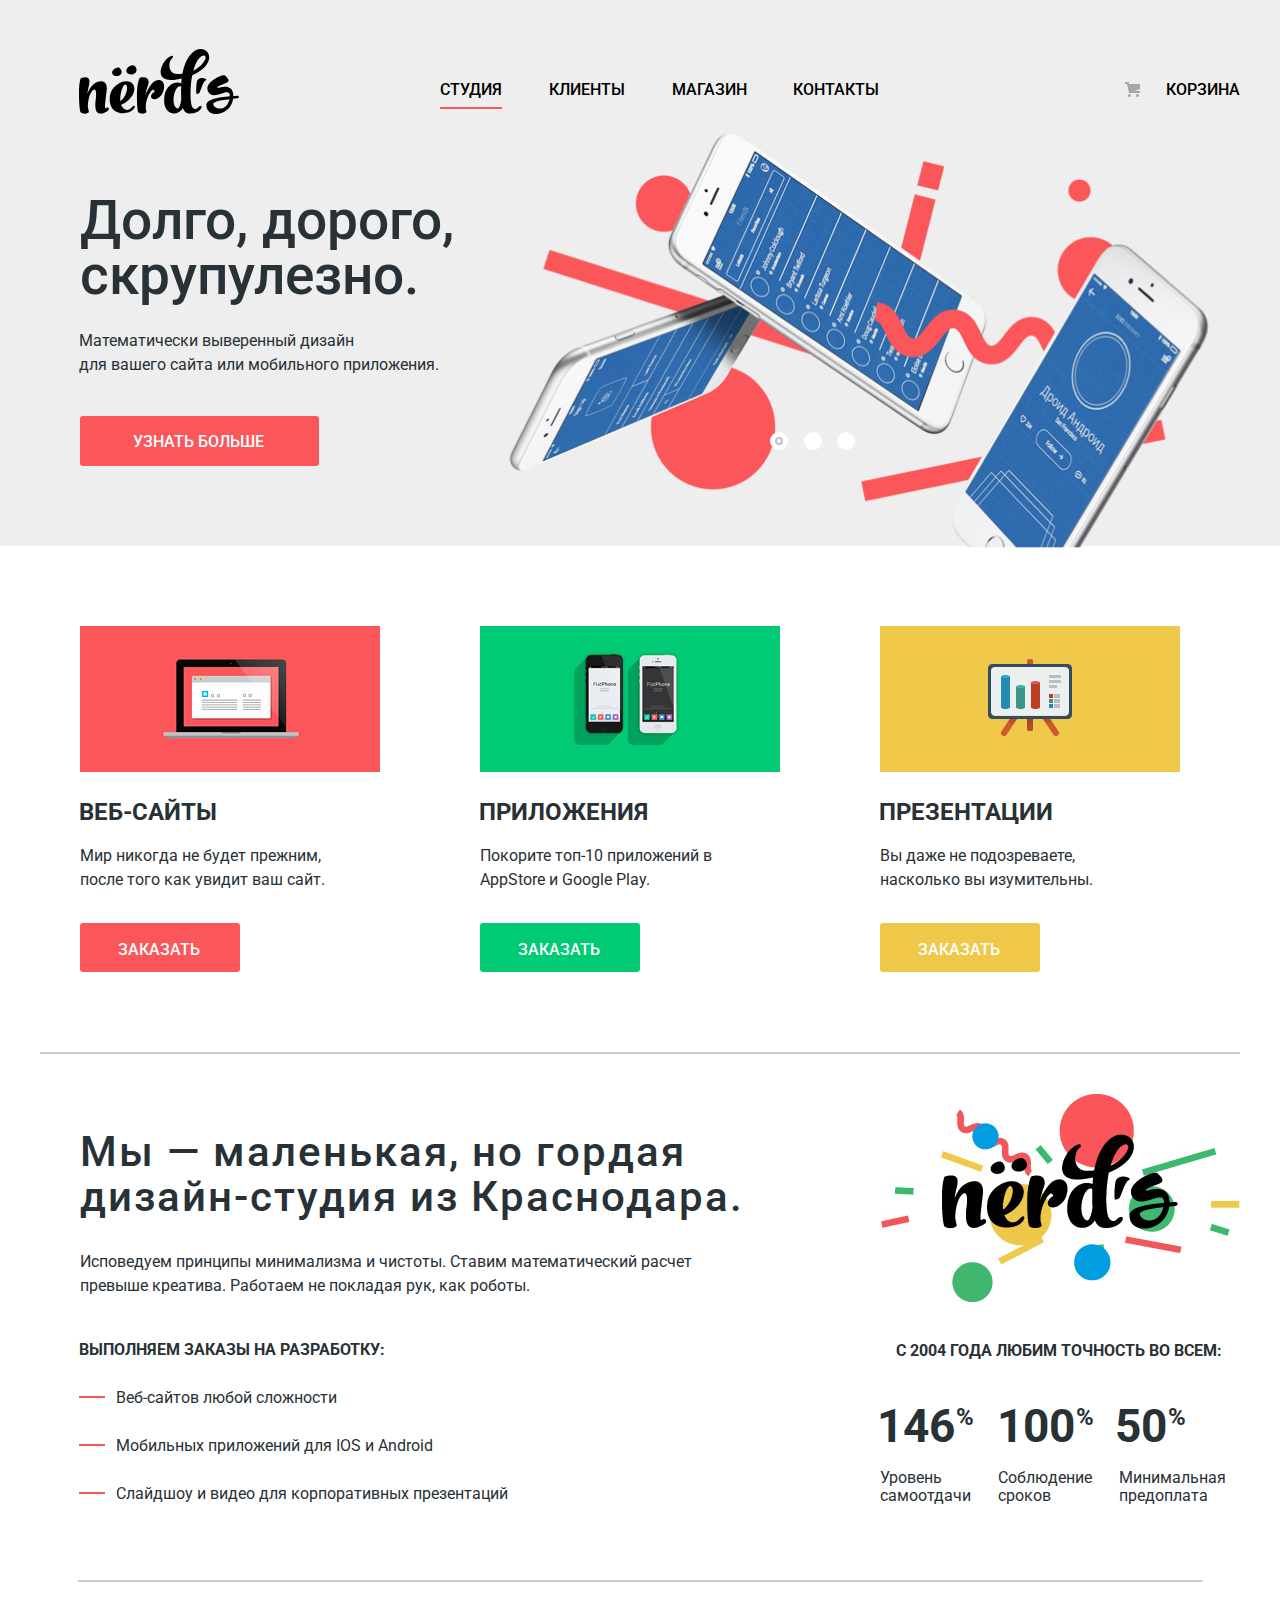
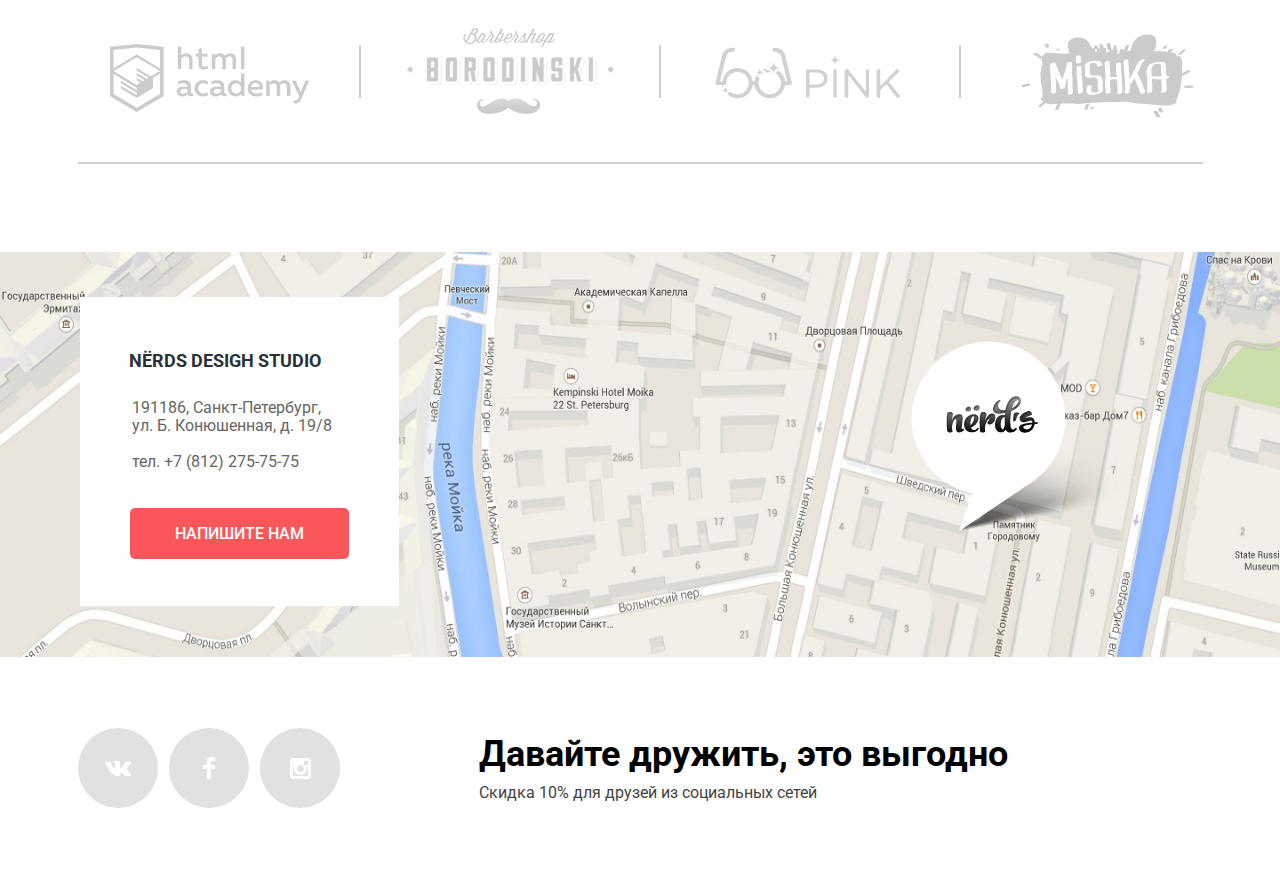
==== commit 0a04ddaf: "правки финал" ====
--- a/index.html
+++ b/index.html
@@ -17,7 +17,7 @@
       </a>
       <nav aria-label="Содержимое" class="main-navigation">
         <ul class="site-navigation">
-          <li class="site-navigation-item studio active">
+          <li class="site-navigation-item active">
             <a href="studio.html">Студия</a>
           </li>
           <li>
@@ -115,7 +115,7 @@
     <div class="middle-colums">
       <div class="about-us">
         <h2>Мы &mdash; маленькая, но гордая дизайн-студия из Краснодара.</h2>
-        <p>Исповедуем принципы минимализма и чистоты. Ставим математический расчет<br>превыше креатива. Работаем не покладая рук,как роботы.</p>
+        <p>Исповедуем принципы минимализма и чистоты. Ставим математический расчет<br>превыше креатива. Работаем не покладая рук, как роботы.</p>
         <h3>Выполняем заказы на разработку:</h3>
         <ul class="order-list">
           <li class="order-item">Веб-сайтов любой сложности</li>
--- a/css/main.min.css
+++ b/css/main.min.css
@@ -1 +1 @@
-body{width:100%;margin:0;padding:0;font-family:'Roboto','Arial',sans-serif;font-size:16px;line-height:24px;font-weight:700;color:#283136;background-color:#ffffff;background-position:top center;background-repeat:no-repeat;position:absolute}a{text-decoration:none}.visually-hidden{position:absolute;clip:rect(0 0 0 0);width:1px;height:1px;margin:-1px}.main-menu{width:100%;background-color:#eeeeee;margin-bottom:36px}.main-menu-container{width:1200px;margin:0 auto}.main-header-logo{width:160px;height:130px;opacity:1;cursor:pointer}.main-header-logo:hover{opacity:0.8}.main-header-logo:active{opacity:0.3}.main-header-logo img{top:49px;position:relative;left:39px}.examples-list{width:1200px;margin:0 auto}.main-navigation{font-size:16px;line-height:36px;color:#283136;text-transform:uppercase;background-color:#eeeeee;display:flex;align-items:center;flex-direction:column;margin:0}.site-navigation{width:800px;list-style:none;padding:0;margin:0;margin-left:auto;display:flex;justify-content:space-between}.bucket{margin-right:3px;margin-left:25px}.bucket::before{content:url('../img/cart-icon.svg');position:relative;top:7px;top:2px;right:27px;margin-left:194px}.site-navigation a{color:#000000;font-size:16px;display:inline-block;vertical-align:top;line-height:35px;border-bottom:solid 2px transparent}.studio{margin-right:-8px;margin-left:3px}.site-navigation a:hover{color:#fb565a}.site-navigation a:active{opacity:0.3;color:#000000}.site-navigation-item.active a{border-bottom:2px solid #fb565a}.slider{margin:0 auto;padding:0;list-style:none;width:1120px}.slide{display:none;position:relative;min-height:437px}.slide.slide-active{display:flex}.slide-column h2{font-family:'Roboto','Arial',sans-serif;font-weight:bold;font-size:55px;line-height:55px;padding-top:84px;padding-bottom:10px;margin:0}.content-1 h2{width:400px}.content-2 h2{width:548px}.content-3 h2{width:409px}.slide p{margin:16px 36px 53px -1px;font-weight:400}.slide a{text-transform:uppercase;color:#ffffff;font-weight:lighter;background-color:#fb565a;width:240px;height:50px;padding-left:53px;padding-right:55px;padding-top:16px;padding-bottom:15px;border-radius:3px}.slide a:hover{background-color:#e74246}.slide a:active{background-color:#d7373b;box-shadow:inset 0 4px 1px 0 #c13135;color:rgba(255,255,255,0.3)}.slide-image{position:relative}.slide-image.image-1{bottom:-14px;right:-27px;transform:scale(1.09,1.04)}.slide-image.image-2{bottom:-13px;right:120px;transform:scale(1.09,1.04)}.slide-image.image-3{bottom:-13px;right:-21px;transform:scale(1.09,1.04)}.slider-pagination{width:71px;list-style:none;display:-webkit-box;display:-ms-flexbox;display:flex;justify-content:space-between;position:absolute;top:423px;left:737px;z-index:2}.switcher label{display:block;cursor:pointer}.slider-input-radio + label::before{content:'';display:block;width:4px;height:4px;background-position:center;border-radius:50%;background-color:white;box-shadow:0 0 0 2px white,0 0 0 7px white}.slider-input-radio:checked + label::before{box-shadow:0 0 0 2px #c1c1c1,0 0 0 7px white}.slider-input-radio:checked:active + label::before{}.slider-input-radio:active + label::before{}.projects{min-height:426px;margin-top:80px}.projects-list{list-style:none;display:flex;justify-content:space-between;width:1200px;margin:0 auto;padding:0;border-bottom:2px solid #d0cece}.project-item{width:300px;min-height:350px;margin-bottom:76px}.project-item.web{padding-left:40px}.project-item.presentation{padding-right:60px}.project-item h3{font-size:24px;line-height:30px;text-transform:uppercase;font-weight:bold;margin:18px -1px 15px}.project-item p{font-weight:400;margin:17px 0 46px}.project-list li{background-color:#ffffff;font-size:16px;line-height:20px;padding-left:45px;padding-right:45px;padding-top:19px;padding-bottom:19px;text-transform:uppercase;color:#ffffff;width:160px;height:50px}.project-item a{font-size:16px;font-weight:lighter;line-height:20px;padding-left:38px;padding-right:40px;padding-top:17px;padding-bottom:13px;border-radius:3px;text-transform:uppercase;color:#ffffff;width:160px;height:50px}.apps a{background-color:#00ca74}.apps a:hover{background-color:#00bc6c}.apps a:active{background-color:#00aa62;box-shadow:inset 0 4px 1px 0 #009958;color:rgba(255,255,255,0.3)}.presentation a{background-color:#efc84a}.presentation a:hover{background-color:#eab534}.presentation a:active{background-color:#e5a722;box-shadow:inset 0 4px 1px 0 #ce961f;color:rgba(255,255,255,0.3)}.web  a{background-color:#fb565a}.web  a:hover{background-color:#e74246}.web  a:active{background-color:#d7373b;box-shadow:inset 0 4px 1px 0 #c13135;color:rgba(255,255,255,0.3)}.middle-colums{display:flex;width:1200px;margin:0 auto}.about-us{width:800px;font-family:'Roboto','Arial',serif;font-weight:300;margin-left:20px}.statistics-list{width:380px;margin-top:40px}.about-us h2{line-height:45px;font-size:42px;padding:75px 86px 15px 20px;margin:0;font-weight:500;letter-spacing:2px}.about-us p{padding:0 20px;margin:1em 0 2.5em}.about-us h3{font-family:'Roboto','Arial',serif;font-weight:600;font-size:16px;text-transform:uppercase;margin:10px 0 24px;padding:0 9px 0 19px}.order-list{list-style:none}.order-item{margin-bottom:24px;margin-left:-27px;margin-top:10px}.order-item::before{content:'';background-color:#fb565a;width:26px;height:2px;margin-right:17px;display:inline-block;vertical-align:middle;position:relative;top:-2px;left:6px}.statistics-list img{margin:0 6px 10px 20px}.statistics-list h3{font-size:16px;line-height:24px;text-transform:uppercase;margin:20px 0 40px;padding:0 0 0 36px}.statistics-list table{border-collapse:collapse;margin-left:7px}.top{margin:0}.top td{font-size:46px;line-height:46px;text-transform:uppercase;text-align:center;padding:0}.top span{font-size:24px;position:relative;top:-17px}.top td:last-child{position:relative;left:-22px}.bottom th{font-size:16px;line-height:18px;padding-top:12px;font-weight:400;padding-left:13px;padding-right:14px;text-align:left}.examples-items{list-style:none;opacity:1;display:flex;padding:0;justify-content:space-between;margin:0;border-top:2px solid #d0cece;border-bottom:2px solid #d0cece}.examples-items li::after{content:'';display:block;height:53px;width:2px;background-color:#d0cece;position:absolute;right:-58px;top:63px}.examples-items li:last-child::after{display:none}.examples-items li{position:relative;width:225px;height:180px}.examples-items a{display:inline-block;vertical-align:top;opacity:0.2}.examples-items a:hover{opacity:1}.examples-items a:active{opacity:0.1}.examples{width:1125px;padding:0;margin:50px auto 4px}.contacts{width:100%;min-height:415px;position:relative;margin-top:80px;margin-bottom:40px;background-image:url('../img/map-marker.png'),url('../img/map.jpg');background-position:775px 97px,center;background-repeat:no-repeat,no-repeat;background-size:auto,100% 96%}.contacts-map{width:1440px;height:415px;opacity:1;cursor:pointer}.map{width:100%;border:0}.write-us h3{font-size:18px;line-height:30px;text-transform:uppercase;padding-left:49px;padding-top:31px}.marker-map{position:absolute;top:166px;right:calc(50% - 350px)}.write-us p{font-size:16px;line-height:18px;color:#666666;text-align:left;padding-left:52px;padding-top:4px;font-weight:300}.write-us{width:319px;height:309px;background-color:#ffffff;position:absolute;left:calc(50% - 560px);top:53px}.write-us a{background-color:#fb565a;width:auto;height:50px;font-size:16px;line-height:18px;font-weight:500;color:#ffffff;text-align:center;position:relative;padding:16px 45px;text-transform:uppercase;left:50px;top:35px;border-radius:5px}.write-us a:hover{background-color:#e74246}.write-us a:active{background-color:#d7373b;box-shadow:inset 0 4px 1px 0 #c13135;color:rgba(255,255,255,0.3)}.main-footer{width:1200px;margin:0 auto;background-color:#ffffff;display:flex;margin-bottom:55px}.social-list{list-style:none;display:flex;margin-top:22px}.social{width:80px;height:80px;border-radius:80px;background-color:#e1e1e1;display:flex;justify-content:center;margin-right:11px}.social img{margin:auto}.social-button a:hover{background-color:#e74246}.social-button a:active{background-color:#d7373b;box-shadow:inset 0 4px 1px 0 #c13135;color:rgba(255,255,255,0.3)}.social:active img{opacity:0.3}.friendship{width:940px;background-color:#ffffff;margin-left:103px;margin-top:4px}.friendship h2{font-size:36px;line-height:36px;color:#000000;text-align:left;margin:23px 6px 12px 22px}.friendship p{font-size:16px;line-height:22px;font-weight:400;color:#444444;text-align:left;margin:8px 0 0 22px}.modal-write-us{display:none;width:960px;padding-top:92px;margin-top:-371px;margin-left:-480px;min-height:501px;text-transform:none;position:fixed;left:50%;top:50%;background-color:white;box-shadow:0 10px 67px -1px}@keyframes open{0%{transform:translateY(-2000px)}70%{transform:translateY(-60px)}80%{transform:translateY(-30px)}90%{transform:translateY(-10px)}100%{transform:translateY(0)}}.modal-show{display:block;-webkit-animation:open 0.6s;animation:open 0.6s}@keyframes shake{0%,100%{transform:translateX(0)}10%,30%,50%,70%,90%{transform:translateX(-10px)}20%,40%,60%,80%{transform:translateX(10px)}}.modal-error{animation:shake 0.6s}.modal-write-us h2{font-size:45px;line-height:45px;color:#000000;text-align:left;padding-left:97px;font-weight:500;margin-top:-23px;margin-bottom:0}.modal-write-us .row-1{justify-content:space-between;margin-bottom:47px}.modal-form .row-1,.modal-form .row-2{display:flex;justify-content:space-between}.modal-form input{width:360px;height:50px;outline:0}.button{font-size:16px;line-height:18px;text-transform:uppercase;color:#ffffff;background-color:#fb565a;padding:16px 80px 16px 80px;width:260px;text-align:center;margin-left:97px;margin-top:40px;border-radius:4px;border-style:none}.modal-close{border:0 solid transparent;width:55px;height:55px;font-size:0;background-color:transparent;cursor:pointer;position:absolute;top:62px;right:74px;opacity:0.5}.modal-close:hover{opacity:1}.modal-close:active{border:0 solid transparent;opacity:0.1;outline-style:none}.button:hover{background-color:#e74246}.button:active{background-color:#d7373b;box-shadow:inset 0 4px 1px 0 #c13135;color:rgba(255,255,255,0.3);outline-style:none}button,input{overflow:visible}.write-item{margin:38px 0 0 98px;width:360px}.write-item:nth-child(2){padding:0;margin-left:29px;margin-right:102px;margin-bottom:0}.row-2 p{margin-top:-17px}.modal-form input,.modal-form textarea{box-sizing:border-box;padding:18px 17px;font-weight:400;font-size:16px;line-height:18px;color:#444444;border:2px solid rgba(68,68,68,0.3);border-radius:3px;margin-top:7px}.modal-form input:hover,.modal-form textarea:hover{border:2px solid rgba(68,68,68,0.5)}.modal-form input:focus,.modal-form textarea:focus{border:2px solid rgba(68,68,68,1)}.modal-form input:invalid,.modal-form textarea:invalid{border:2px solid #e74246;color:#e74246}.modal-form textarea{outline:transparent;width:760px;min-height:117px;padding-top:10px;padding-left:14px}.title{width:auto;background-color:#eeeeee;text-align:center;margin-bottom:117px;padding:117px 358px 117px 358px}.main-title{font-size:55px;line-height:55px;letter-spacing:-3px;text-align:center;color:#000000;font-weight:500;padding-top:47px;padding-left:97px;padding-right:63px;padding-bottom:109px}.filter-title{font-size:18px;line-height:30px;color:#000000;text-transform:uppercase;padding:16px 0 2px 17px;margin-top:0}.sort{list-style:none}.sort li{font-size:16px;line-height:20px;color:#283136;text-transform:uppercase;display:inline-block;vertical-align:top;margin:0 9px;padding:0 13px}.sort-wrapper{display:flex;align-items:center;margin:-33px 69px;justify-content:space-between}.filters{width:1200px;margin:0 auto 4px;display:flex;justify-content:space-between}.filter-option-list{list-style:none;position:relative;margin:17px auto}.filter-option{line-height:35px;font-size:16px;padding-right:5px;margin-top:6px;font-weight:400}.sort-option-list{font-size:14px;line-height:18px;text-transform:uppercase;list-style:none;display:flex;margin-right:25px;margin-bottom:-30px;font-weight:300}.right-column{width:820px}.left-column{padding-left:12px}.pagination-list{width:443px;margin:0 auto;padding-left:60px;white-space:nowrap;list-style:none;margin-top:36px;margin-left:0;margin-bottom:-18px}.pagination-item{padding-right:20px;padding-left:20px;padding-top:13px;padding-bottom:13px;margin-right:8px;background-color:#eeeeee;display:inline-block;vertical-align:top;text-align:center;border-radius:3px;color:rgba(0,0,0,1)}.pagination-item.active{background-color:transparent;border:4px solid #eeeeee;padding:9px 16px}.pagination-item:hover{background-color:#dfdfdf}.pagination-item:active{background-color:#d5d5d5;box-shadow:inset 0 4px 1px 0 #bfbfbf}.pagination-item:active a{color:rgba(0,0,0,0.3)}.next-page{padding:13px 57px}.pagination-item.next-page:hover{padding:9px 73px}.pagination-item a{text-decoration:none;font-size:16px;line-height:18px;color:rgba(0,0,0,1);text-transform:uppercase;text-align:center;vertical-align:middle}.filter{width:260px}.sort{width:auto;position:relative;display:flex}.catalog-list{list-style:none;flex-wrap:wrap;justify-content:space-between;align-items:flex-start;padding:0;margin:73px auto 0 60px;display:flex}.catalog-item{position:relative;width:360px;min-height:577px;flex-direction:column;margin-bottom:18px}.filter fieldset{border:none}.filter .button{margin:0;margin-top:0;margin-left:0;margin-left:28px;background-color:#eeeeee;color:#000000;font-size:16px;line-height:18px;font-weight:500;margin-top:-4px}.filter .button:hover{background-color:#dfdfdf}.filter .button:active{background-color:#d5d5d5;box-shadow:inset 0 4px 1px 0 #bfbfbf;color:rgba(0,0,0,0.3)}.start-price{width:80px}.filter-input-radio+label::before{content:'';position:absolute;top:-6px;left:-36px;width:30px;height:30px;background-image:url('../img/radio-off.svg');background-repeat:no-repeat;background-position:left center;opacity:0.4}.filter-input-radio+label:hover::before{opacity:1}.filter-input-radio:active+label::before{opacity:0.4;color:#283136}.filter-input-radio:disabled+label{opacity:0.15;pointer-events:none}.filter-input-checkbox:disabled+label{opacity:0.15;pointer-events:none}.filter-input-radio:checked+label::before{background-image:url('../img/radio-on.svg')}.filter-option-list label{position:relative;top:-16px;right:-12px;cursor:pointer}.filter-input-radio:focus+label{outline:1px solid blue}.filter-input-checkbox:focus+label{outline:1px solid blue}.filter-input-checkbox+label::before{content:'';position:absolute;top:-6px;left:-36px;width:30px;height:30px;background-image:url('../img/checkbox-off.svg');background-repeat:no-repeat;background-position:left center;opacity:0.4}.filter-input-checkbox+label:hover::before{opacity:1}.filter-input-checkbox+label:active{opacity:0.2}.filter-input-checkbox:checked+label::before{background-image:url('../img/checkbox-on.svg')}.sort-option-list li{line-height:35px;font-size:16px;padding-right:16px;font-weight:500}.grid{margin-top:120px;margin-left:-1px}.sort-option a{color:#000000;margin-left:13px;margin-right:0;font-size:14px;line-height:18px;opacity:0.3}.sort-option a:hover{opacity:0.6}.sort-option a:active,.sort-option.active a{opacity:1}.range-filter{width:260px;height:80px;background-color:#eeeeee;position:relative;top:42px;left:14px}.range-controls{position:relative;height:5px;padding-top:38px}.range-controls .scale{width:219px;background:#d7dcde;margin:0 auto}.range-controls .bar{width:65%;height:2px;background:#00ca74}.range-controls .toggle-min{left:18px}.range-controls .toggle{position:absolute;top:30px;left:17px;width:20px;height:20px;padding:0;border:8px solid #fff;background-color:#ababab;-webkit-box-shadow:0 2px 1px 0 #cfcfcf;box-shadow:0 2px 1px 0 #cfcfcf;border-radius:50%;cursor:pointer}.range-controls .toggle-max{left:159px}.price-controls{font-weight:300;position:relative;padding-right:0;font-size:16px;text-transform:uppercase;top:47px}.price-controls .min-price{margin-left:3px}.price-controls .max-price{margin-left:31px}.min-controls-window{margin-left:3px}.max-controls-window{margin-left:3px}.price-controls input{width:80px;height:40px;text-align:center;color:#283136;border:0;border-radius:3px;background:0 0;background-color:#eeeeee}.features{margin-top:-24px;margin-left:1px}.modificate{margin-left:-26px;padding-top:45px}.sort-button{position:relative;border:none;opacity:0.3}.sort-button:hover{opacity:0.6}.sort-button-active,.sort-button:active{opacity:1}.sort-item{position:relative}.up{left:67px;top:34px}.down{left:38px;top:10px}.catalog-item::before{content:url('../img/browser.svg');position:relative;top:7px;opacity:0.5}.catalog-item:hover::before{opacity:1}.description-catalog{display:none;position:absolute;left:0;bottom:7px;right:0;min-height:221px;background-color:#eeeeee;padding:6px}.catalog-item:hover .description-catalog{display:block;z-index:1}.description-catalog h2{font-size:18px;line-height:30px;text-align:center;text-transform:uppercase;margin-top:22px}.description-catalog p{font-size:16px;line-height:18px;text-align:center;color:#666666;padding:0 70px;font-weight:400;margin-bottom:42px;margin-top:11px}.description-catalog a{font-size:16px;line-height:18px;font-weight:500;padding-left:61px;padding-right:61px;padding-top:16px;padding-bottom:16px;border-radius:4px;text-transform:uppercase;color:#ffffff;background-color:#fb565a;margin-left:75px;position:relative}.description-catalog a:hover{background-color:#e74246}.description-catalog a:active{background-color:#d7373b;box-shadow:inset 0 4px 1px 0 #c13135}.sort-button-arrows{list-style:none;margin-left:-282px}.modal-map iframe{position:relative;z-index:2;border:none}.modal-map p{position:absolute;top:0;left:0;z-index:1;margin:0}+body{width:100%;margin:0;padding:0;font-family:'Roboto','Arial',sans-serif;font-size:16px;line-height:24px;font-weight:700;color:#283136;background-color:#ffffff;background-position:top center;background-repeat:no-repeat;position:absolute}a{text-decoration:none}.visually-hidden{position:absolute;clip:rect(0 0 0 0);width:1px;height:1px;margin:-1px}.main-menu{width:100%;background-color:#eeeeee;margin-bottom:36px}.main-menu-container{width:1200px;margin:0 auto}.main-header-logo{width:160px;height:130px;opacity:1;cursor:pointer}.main-header-logo:hover{opacity:0.8}.main-header-logo:active{opacity:0.3}.main-header-logo img{top:49px;position:relative;left:39px}.examples-list{width:1200px;margin:0 auto}.main-navigation{font-size:16px;line-height:36px;color:#283136;text-transform:uppercase;background-color:#eeeeee;display:flex;align-items:center;flex-direction:column;margin:0}.site-navigation{width:800px;list-style:none;padding:0;margin:0;margin-left:auto;display:flex;justify-content:space-between}.bucket{margin-left:221px}.bucket::before{content:url('../img/cart-icon.svg');position:relative;top:2px;right:22px}.site-navigation a{color:#000000;font-size:16px;font-weight:500;display:inline-block;vertical-align:top;line-height:35px;border-bottom:solid 2px transparent}.site-navigation a:hover{color:#fb565a}.site-navigation a:active{opacity:0.3;color:#000000}.site-navigation-item.active a{border-bottom:2px solid #fb565a}.slider{margin:0 auto;padding:0;list-style:none;width:1120px}.slide{display:none;position:relative;min-height:437px}.slide.slide-active{display:flex}.slide-column h2{font-family:'Roboto','Arial',sans-serif;font-weight:bold;font-size:55px;line-height:55px;font-weight:500;padding-top:84px;padding-bottom:10px;margin:0}.content-1 h2{width:400px}.content-2 h2{width:548px}.content-3 h2{width:409px}.slide p{margin:16px 36px 53px -1px;font-weight:400}.slide a{text-transform:uppercase;color:#ffffff;font-weight:500;font-size:16px;background-color:#fb565a;width:240px;height:50px;padding-left:53px;padding-right:55px;padding-top:16px;padding-bottom:15px;border-radius:3px;line-height:18px}.slide a:hover{background-color:#e74246}.slide a:active{background-color:#d7373b;box-shadow:inset 0 4px 1px 0 #c13135;color:rgba(255,255,255,0.3)}.slide-image{position:relative}.slide-image.image-1{bottom:-14px;right:-27px;transform:scale(1.09,1.04)}.slide-image.image-2{bottom:-13px;right:120px;transform:scale(1.09,1.04)}.slide-image.image-3{bottom:-13px;right:-21px;transform:scale(1.09,1.04)}.slider-pagination{width:71px;list-style:none;display:-webkit-box;display:-ms-flexbox;display:flex;justify-content:space-between;position:absolute;top:423px;left:737px;z-index:2}.switcher label{display:block;cursor:pointer}.slider-input-radio + label::before{content:'';display:block;width:4px;height:4px;background-position:center;border-radius:50%;background-color:white;box-shadow:0 0 0 2px white,0 0 0 7px white}.slider-input-radio:checked + label::before{box-shadow:0 0 0 2px #c1c1c1,0 0 0 7px white}.slider-input-radio:checked:active + label::before{}.slider-input-radio:active + label::before{}.projects{min-height:426px;margin-top:80px}.projects-list{list-style:none;display:flex;justify-content:space-between;width:1200px;margin:0 auto;padding:0;border-bottom:2px solid #d0cece}.project-item{width:300px;min-height:350px;margin-bottom:76px}.project-item.web{padding-left:40px}.project-item.presentation{padding-right:60px}.project-item h3{font-size:24px;line-height:30px;text-transform:uppercase;font-weight:bold;margin:18px -1px 15px}.project-item p{font-weight:400;font-size:16px;margin:17px 0 46px;line-height:24px}.project-list li{background-color:#ffffff;font-size:16px;line-height:20px;padding-left:45px;padding-right:45px;padding-top:19px;padding-bottom:19px;text-transform:uppercase;color:#ffffff;width:160px;height:50px}.project-item a{font-size:16px;font-weight:500;line-height:24px;padding-left:38px;padding-right:40px;padding-top:17px;padding-bottom:13px;border-radius:3px;text-transform:uppercase;color:#ffffff;width:160px;height:50px}.apps a{background-color:#00ca74}.apps a:hover{background-color:#00bc6c}.apps a:active{background-color:#00aa62;box-shadow:inset 0 4px 1px 0 #009958;color:rgba(255,255,255,0.3)}.presentation a{background-color:#efc84a}.presentation a:hover{background-color:#eab534}.presentation a:active{background-color:#e5a722;box-shadow:inset 0 4px 1px 0 #ce961f;color:rgba(255,255,255,0.3)}.web  a{background-color:#fb565a}.web  a:hover{background-color:#e74246}.web  a:active{background-color:#d7373b;box-shadow:inset 0 4px 1px 0 #c13135;color:rgba(255,255,255,0.3)}.middle-colums{display:flex;width:1200px;margin:0 auto}.about-us{width:800px;font-family:'Roboto','Arial',serif;font-weight:300;margin-left:20px}.statistics-list{width:380px;margin-top:40px}.about-us h2{line-height:45px;font-size:42px;padding:75px 86px 15px 20px;margin:0;font-weight:500;letter-spacing:2px}.about-us p{padding:0 20px;margin:1em 0 2.5em;font-size:16px;line-height:24px;font-weight:400}.about-us h3{font-family:'Roboto','Arial',serif;font-weight:700;font-size:16px;line-height:24px;text-transform:uppercase;margin:10px 0 24px;padding:0 9px 0 19px}.order-list{list-style:none}.order-item{margin-bottom:24px;margin-left:-27px;margin-top:10px;font-weight:400}.order-item::before{content:'';background-color:#fb565a;width:26px;height:2px;margin-right:17px;display:inline-block;vertical-align:middle;position:relative;top:-2px;left:6px}.statistics-list img{margin:0 6px 10px 20px}.statistics-list h3{font-size:16px;line-height:24px;text-transform:uppercase;margin:20px 0 40px;padding:0 0 0 36px;font-weight:700}.statistics-list table{border-collapse:collapse;margin-left:7px}.top{margin:0}.top td{font-size:46px;line-height:46px;text-transform:uppercase;text-align:center;padding:0;padding-left:9px;font-weight:bold}.top span{font-size:24px;position:relative;top:-17px;left:-10px}.top td:last-child{position:relative;left:-22px}.bottom th{font-size:16px;line-height:18px;padding-top:12px;font-weight:400;padding-left:13px;padding-right:14px;text-align:left}.examples-items{list-style:none;opacity:1;display:flex;padding:0;justify-content:space-between;margin:0;border-top:2px solid #d0cece;border-bottom:2px solid #d0cece}.examples-items li::after{content:'';display:block;height:53px;width:2px;background-color:#d0cece;position:absolute;right:-58px;top:63px}.examples-items li:last-child::after{display:none}.examples-items li{position:relative;width:225px;height:180px}.examples-items a{display:inline-block;vertical-align:top;opacity:0.2}.examples-items a:hover{opacity:1}.examples-items a:active{opacity:0.1}.examples{width:1125px;padding:0;margin:50px auto 80px}.contacts{width:100%;min-height:415px;position:relative;margin-bottom:40px;background-image:url('../img/map-marker.png'),url('../img/map.jpg');background-position:775px 97px,center;background-repeat:no-repeat,no-repeat;background-size:auto,100% 96%}.contacts-map{width:1440px;height:415px;opacity:1;cursor:pointer}.map{width:100%;border:0}.write-us h3{font-size:18px;line-height:30px;text-transform:uppercase;padding-left:49px;padding-top:31px;font-weight:bold}.marker-map{position:absolute;top:166px;right:calc(50% - 350px)}.write-us p{font-size:16px;line-height:18px;color:#666666;text-align:left;padding-left:52px;padding-top:5px;font-weight:400}.write-us{width:319px;height:309px;background-color:#ffffff;position:absolute;left:calc(50% - 560px);top:53px}.write-us a{background-color:#fb565a;width:auto;height:50px;font-size:16px;line-height:18px;font-weight:500;color:#ffffff;text-align:center;position:relative;padding:16px 45px;text-transform:uppercase;left:50px;top:35px;border-radius:5px}.write-us a:hover{background-color:#e74246}.write-us a:active{background-color:#d7373b;box-shadow:inset 0 4px 1px 0 #c13135;color:rgba(255,255,255,0.3)}.main-footer{width:1200px;margin:0 auto;background-color:#ffffff;display:flex;margin-bottom:55px}.social-list{list-style:none;display:flex;margin-top:22px;padding-left:38px}.social{width:80px;height:80px;border-radius:80px;background-color:#e1e1e1;display:flex;justify-content:center;margin-right:11px}.social img{margin:auto}.social-button a:hover{background-color:#e74246}.social-button a:active{background-color:#d7373b;box-shadow:inset 0 4px 1px 0 #c13135;color:rgba(255,255,255,0.3)}.social:active img{opacity:0.3}.friendship{width:940px;margin-left:128px}.friendship h2{font-size:36px;line-height:36px;font-weight:700;color:#000000;text-align:left;margin-bottom:10px}.friendship p{font-size:16px;line-height:22px;font-weight:400;color:#444444;text-align:left;margin-top:10px}.modal-write-us{display:none;width:960px;padding-top:92px;margin-top:-371px;margin-left:-480px;min-height:501px;text-transform:none;position:fixed;left:50%;top:50%;background-color:white;box-shadow:0 10px 67px -1px}@keyframes open{0%{transform:translateY(-2000px)}70%{transform:translateY(-60px)}80%{transform:translateY(-30px)}90%{transform:translateY(-10px)}100%{transform:translateY(0)}}.modal-show{display:block;-webkit-animation:open 0.6s;animation:open 0.6s}@keyframes shake{0%,100%{transform:translateX(0)}10%,30%,50%,70%,90%{transform:translateX(-10px)}20%,40%,60%,80%{transform:translateX(10px)}}.modal-error{animation:shake 0.6s}.modal-write-us h2{font-size:45px;line-height:45px;color:#000000;text-align:left;padding-left:97px;font-weight:500;margin-top:-23px;margin-bottom:0}.modal-write-us .row-1{justify-content:space-between;margin-bottom:47px}.modal-form .row-1,.modal-form .row-2{display:flex;justify-content:space-between}.modal-form input{width:360px;height:50px;outline:0}.button{font-size:16px;line-height:18px;font-weight:500;text-transform:uppercase;color:#ffffff;background-color:#fb565a;padding:16px 80px 16px 80px;width:260px;text-align:center;margin-left:97px;margin-top:40px;border-radius:4px;border-style:none}.modal-close{border:0 solid transparent;width:55px;height:55px;font-size:0;background-color:transparent;cursor:pointer;position:absolute;top:62px;right:74px;opacity:0.5}.modal-close:hover{opacity:1}.modal-close:active{border:0 solid transparent;opacity:0.1;outline-style:none}.button:hover{background-color:#e74246}.button:active{background-color:#d7373b;box-shadow:inset 0 4px 1px 0 #c13135;color:rgba(255,255,255,0.3);outline-style:none}button,input{overflow:visible}.write-item{margin:38px 0 0 98px;width:360px}.write-item:nth-child(2){padding:0;margin-left:29px;margin-right:102px;margin-bottom:0}.row-2 p{margin-top:-17px}.modal-form input,.modal-form textarea{box-sizing:border-box;padding:18px 17px;font-weight:400;font-size:16px;line-height:18px;color:#444444;border:2px solid rgba(68,68,68,0.3);border-radius:3px;margin-top:7px}.modal-form input:hover,.modal-form textarea:hover{border:2px solid rgba(68,68,68,0.5)}.modal-form input:focus,.modal-form textarea:focus{border:2px solid rgba(68,68,68,1)}.modal-form input:invalid,.modal-form textarea:invalid{border:2px solid #e74246;color:#e74246}.modal-form textarea{outline:transparent;width:760px;min-height:117px;padding-top:10px;padding-left:14px}.title{width:auto;background-color:#eeeeee;text-align:center;margin-bottom:117px;padding:117px 358px 117px 358px}.main-title{font-size:55px;line-height:55px;letter-spacing:-3px;text-align:center;color:#000000;font-weight:500;padding-top:47px;padding-left:97px;padding-right:63px;padding-bottom:109px}.filter-title{font-size:18px;line-height:30px;font-weight:700;color:#000000;text-transform:uppercase;padding:16px 0 2px 17px;margin-top:0}.sort{list-style:none}.sort li{font-size:16px;line-height:20px;color:#283136;text-transform:uppercase;display:inline-block;vertical-align:top;margin:0 9px;padding:0 13px}.sort-wrapper{display:flex;align-items:center;margin:-33px 69px;justify-content:space-between}.filters{width:1200px;margin:0 auto 60px;display:flex;justify-content:space-between}.filter-option-list{list-style:none;position:relative;margin:17px auto}.filter-option{line-height:35px;font-size:16px;padding-right:5px;margin-top:6px;font-weight:400}.sort-option-list{font-size:14px;line-height:18px;text-transform:uppercase;list-style:none;display:flex;margin-right:25px;margin-bottom:-30px}.right-column{width:820px}.left-column{padding-left:12px}.pagination-list{width:443px;margin:0 auto;padding-left:60px;white-space:nowrap;list-style:none;margin-top:34px;margin-left:0}.pagination-item{padding-right:20px;padding-left:20px;padding-top:13px;padding-bottom:13px;margin-right:8px;background-color:#eeeeee;display:inline-block;vertical-align:top;text-align:center;border-radius:3px;color:rgba(0,0,0,1)}.pagination-item.active{background-color:transparent;border:4px solid #eeeeee;padding:9px 16px}.pagination-item:hover{background-color:#dfdfdf}.pagination-item:active{background-color:#d5d5d5;box-shadow:inset 0 4px 1px 0 #bfbfbf}.pagination-item:active a{color:rgba(0,0,0,0.3)}.next-page{padding:13px 57px}.pagination-item.next-page:hover{padding:9px 73px}.pagination-item a{text-decoration:none;font-size:16px;line-height:18px;font-weight:500;color:rgba(0,0,0,1);text-transform:uppercase;text-align:center;vertical-align:middle}.filter{width:260px}.sort{width:auto;position:relative;display:flex}.catalog-list{list-style:none;flex-wrap:wrap;justify-content:space-between;align-items:flex-start;padding:0;margin:73px auto 0 60px;display:flex}.catalog-item{position:relative;width:360px;min-height:577px;flex-direction:column;margin-bottom:18px}.filter fieldset{border:none}.filter .button{margin:0;margin-top:0;margin-left:0;margin-left:28px;background-color:#eeeeee;color:#000000;font-size:16px;line-height:18px;font-weight:500;margin-top:-4px}.filter .button:hover{background-color:#dfdfdf}.filter .button:active{background-color:#d5d5d5;box-shadow:inset 0 4px 1px 0 #bfbfbf;color:rgba(0,0,0,0.3)}.start-price{width:80px}.filter-input-radio+label::before{content:'';position:absolute;top:-6px;left:-36px;width:30px;height:30px;background-image:url('../img/radio-off.svg');background-repeat:no-repeat;background-position:left center;opacity:0.4}.filter-input-radio+label:hover::before{opacity:1}.filter-input-radio:active+label::before{opacity:0.4;color:#283136}.filter-input-radio:disabled+label{opacity:0.15;pointer-events:none}.filter-input-checkbox:disabled+label{opacity:0.15;pointer-events:none}.filter-input-radio:checked+label::before{background-image:url('../img/radio-on.svg')}.filter-option-list label{position:relative;top:-16px;right:-12px;cursor:pointer}.filter-input-radio:focus+label{outline:1px solid blue}.filter-input-checkbox:focus+label{outline:1px solid blue}.filter-input-checkbox+label::before{content:'';position:absolute;top:-6px;left:-36px;width:30px;height:30px;background-image:url('../img/checkbox-off.svg');background-repeat:no-repeat;background-position:left center;opacity:0.4}.filter-input-checkbox+label:hover::before{opacity:1}.filter-input-checkbox+label:active{opacity:0.2}.filter-input-checkbox:checked+label::before{background-image:url('../img/checkbox-on.svg')}.sort-option-list li{line-height:35px;font-size:16px;padding-right:16px}.grid{margin-top:120px;margin-left:-1px}.sort-option a{color:#000000;margin-left:13px;margin-right:0;font-size:14px;line-height:18px;font-weight:400;opacity:0.3}.sort-option a:hover{opacity:0.6}.sort-option a:active,.sort-option.active a{opacity:1}.range-filter{width:260px;height:80px;background-color:#eeeeee;position:relative;top:42px;left:14px}.range-controls{position:relative;height:5px;padding-top:38px}.range-controls .scale{width:219px;background:#d7dcde;margin:0 auto}.range-controls .bar{width:65%;height:2px;background:#00ca74}.range-controls .toggle-min{left:18px}.range-controls .toggle{position:absolute;top:30px;left:17px;width:20px;height:20px;padding:0;border:8px solid #fff;background-color:#ababab;-webkit-box-shadow:0 2px 1px 0 #cfcfcf;box-shadow:0 2px 1px 0 #cfcfcf;border-radius:50%;cursor:pointer}.range-controls .toggle-max{left:159px}.price-controls{font-weight:400;position:relative;padding-right:0;font-size:16px;text-transform:uppercase;top:47px}.price-controls .min-price{margin-left:3px}.price-controls .max-price{margin-left:31px}.min-controls-window{margin-left:3px}.max-controls-window{margin-left:3px}.price-controls input{width:80px;height:40px;text-align:center;color:#283136;border:0;border-radius:3px;background:0 0;background-color:#eeeeee}.features{margin-top:-24px;margin-left:1px}.modificate{margin-left:-26px;padding-top:45px}.sort-button{position:relative;border:none;opacity:0.3}.sort-button:hover{opacity:0.6}.sort-button-active,.sort-button:active{opacity:1}.sort-item{position:relative}.up{left:67px;top:34px}.down{left:38px;top:10px}.catalog-item::before{content:url('../img/browser.svg');position:relative;top:7px;opacity:0.5}.catalog-item:hover::before{opacity:1}.description-catalog{display:none;position:absolute;left:0;bottom:7px;right:0;min-height:221px;background-color:#eeeeee;padding:6px}.catalog-item:hover .description-catalog{display:block;z-index:1}.description-catalog h2{font-size:18px;line-height:30px;text-align:center;text-transform:uppercase;margin-top:22px}.description-catalog p{font-size:16px;line-height:18px;text-align:center;color:#666666;padding:0 70px;font-weight:400;margin-bottom:42px;margin-top:11px}.description-catalog a{font-size:16px;line-height:18px;font-weight:500;padding-left:61px;padding-right:61px;padding-top:16px;padding-bottom:16px;border-radius:4px;text-transform:uppercase;color:#ffffff;background-color:#fb565a;margin-left:75px;position:relative}.description-catalog a:hover{background-color:#e74246}.description-catalog a:active{background-color:#d7373b;box-shadow:inset 0 4px 1px 0 #c13135}.sort-button-arrows{list-style:none;margin-left:-282px}.modal-map iframe{position:relative;z-index:2;border:none}.modal-map p{position:absolute;top:0;left:0;z-index:1;margin:0}